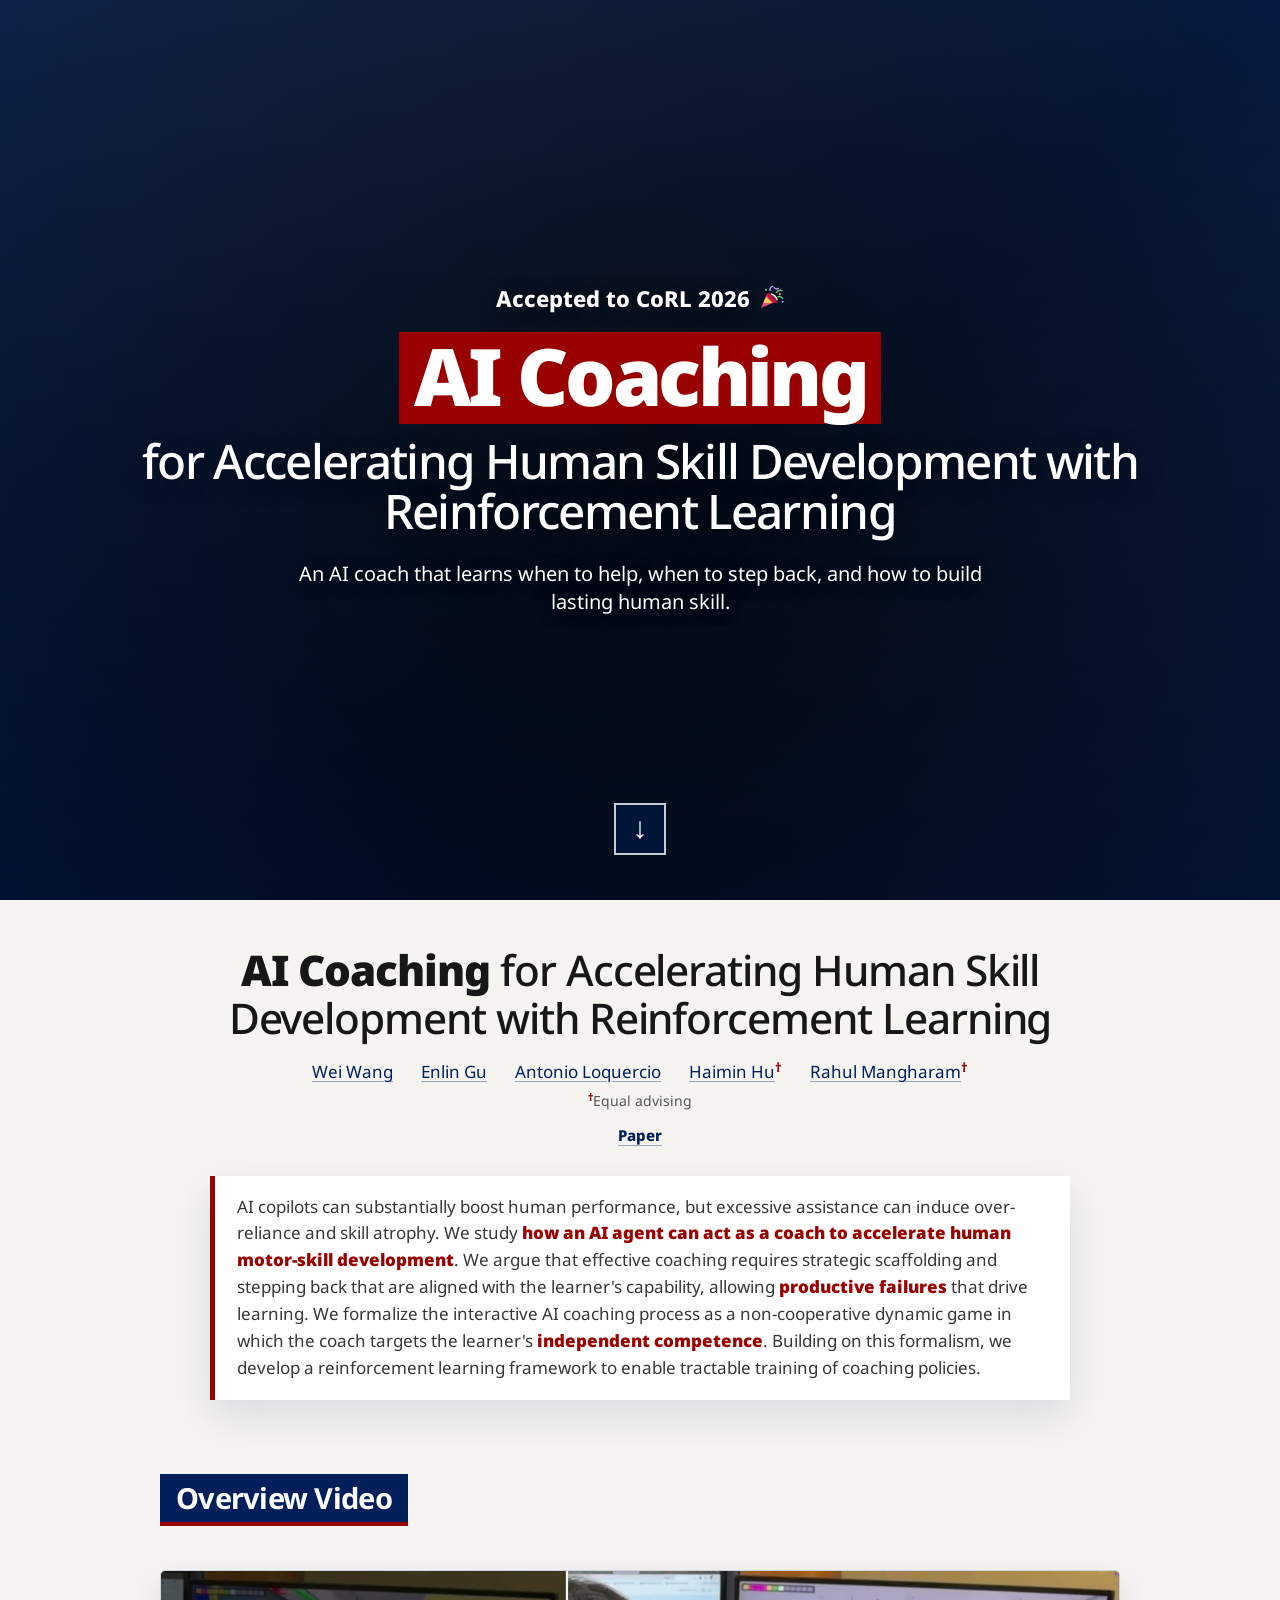
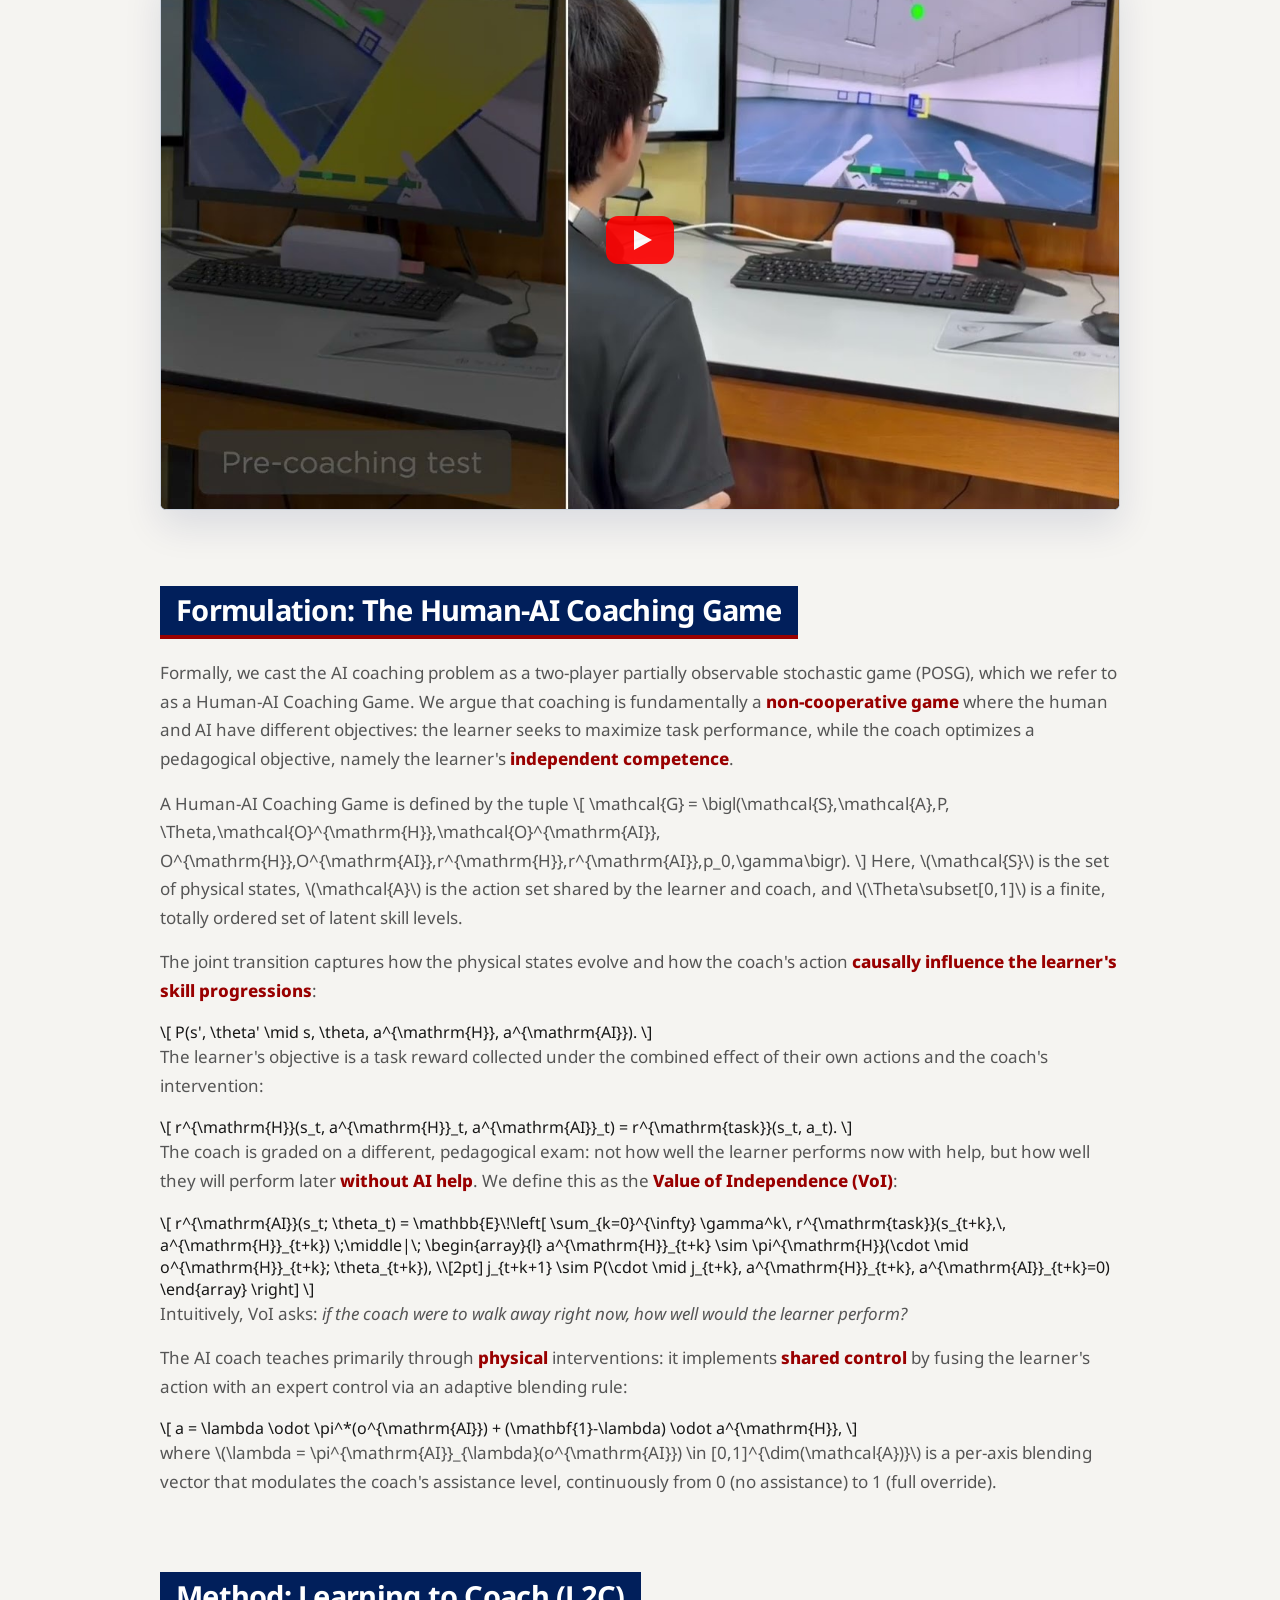
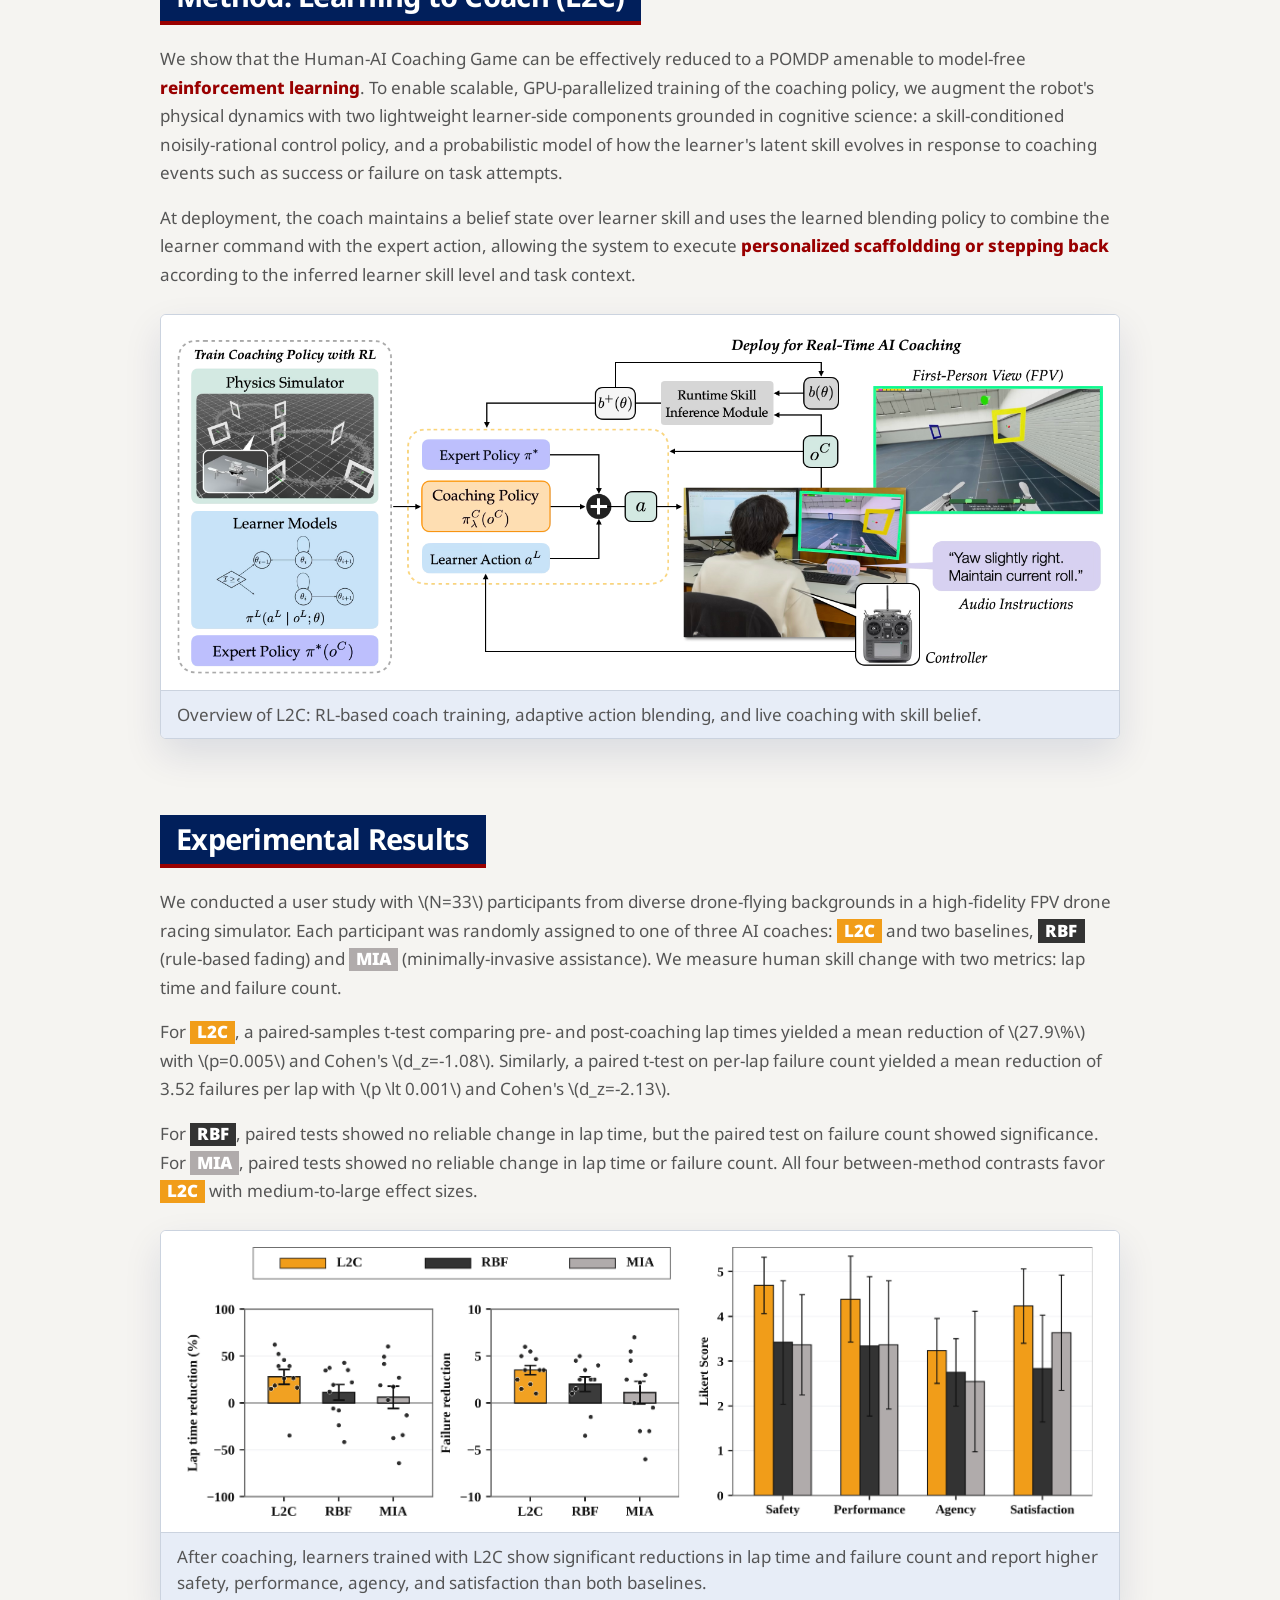
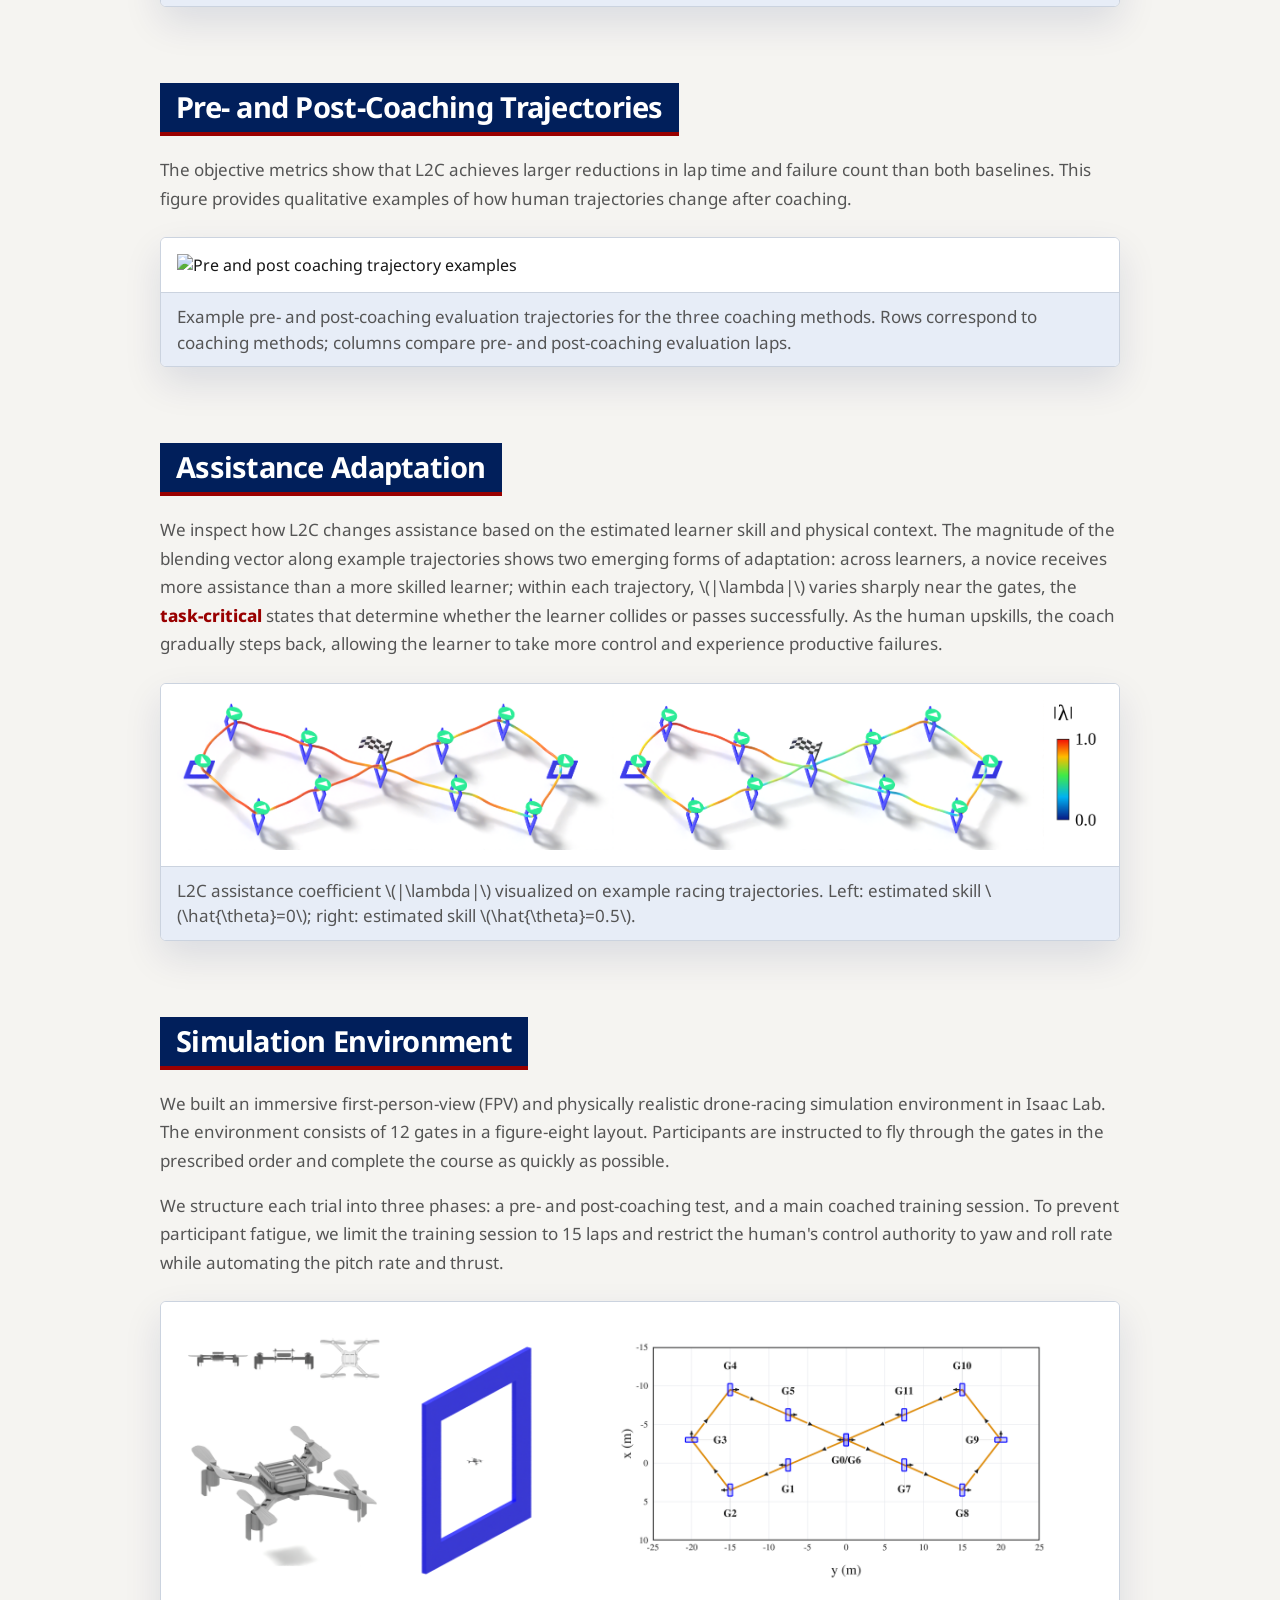
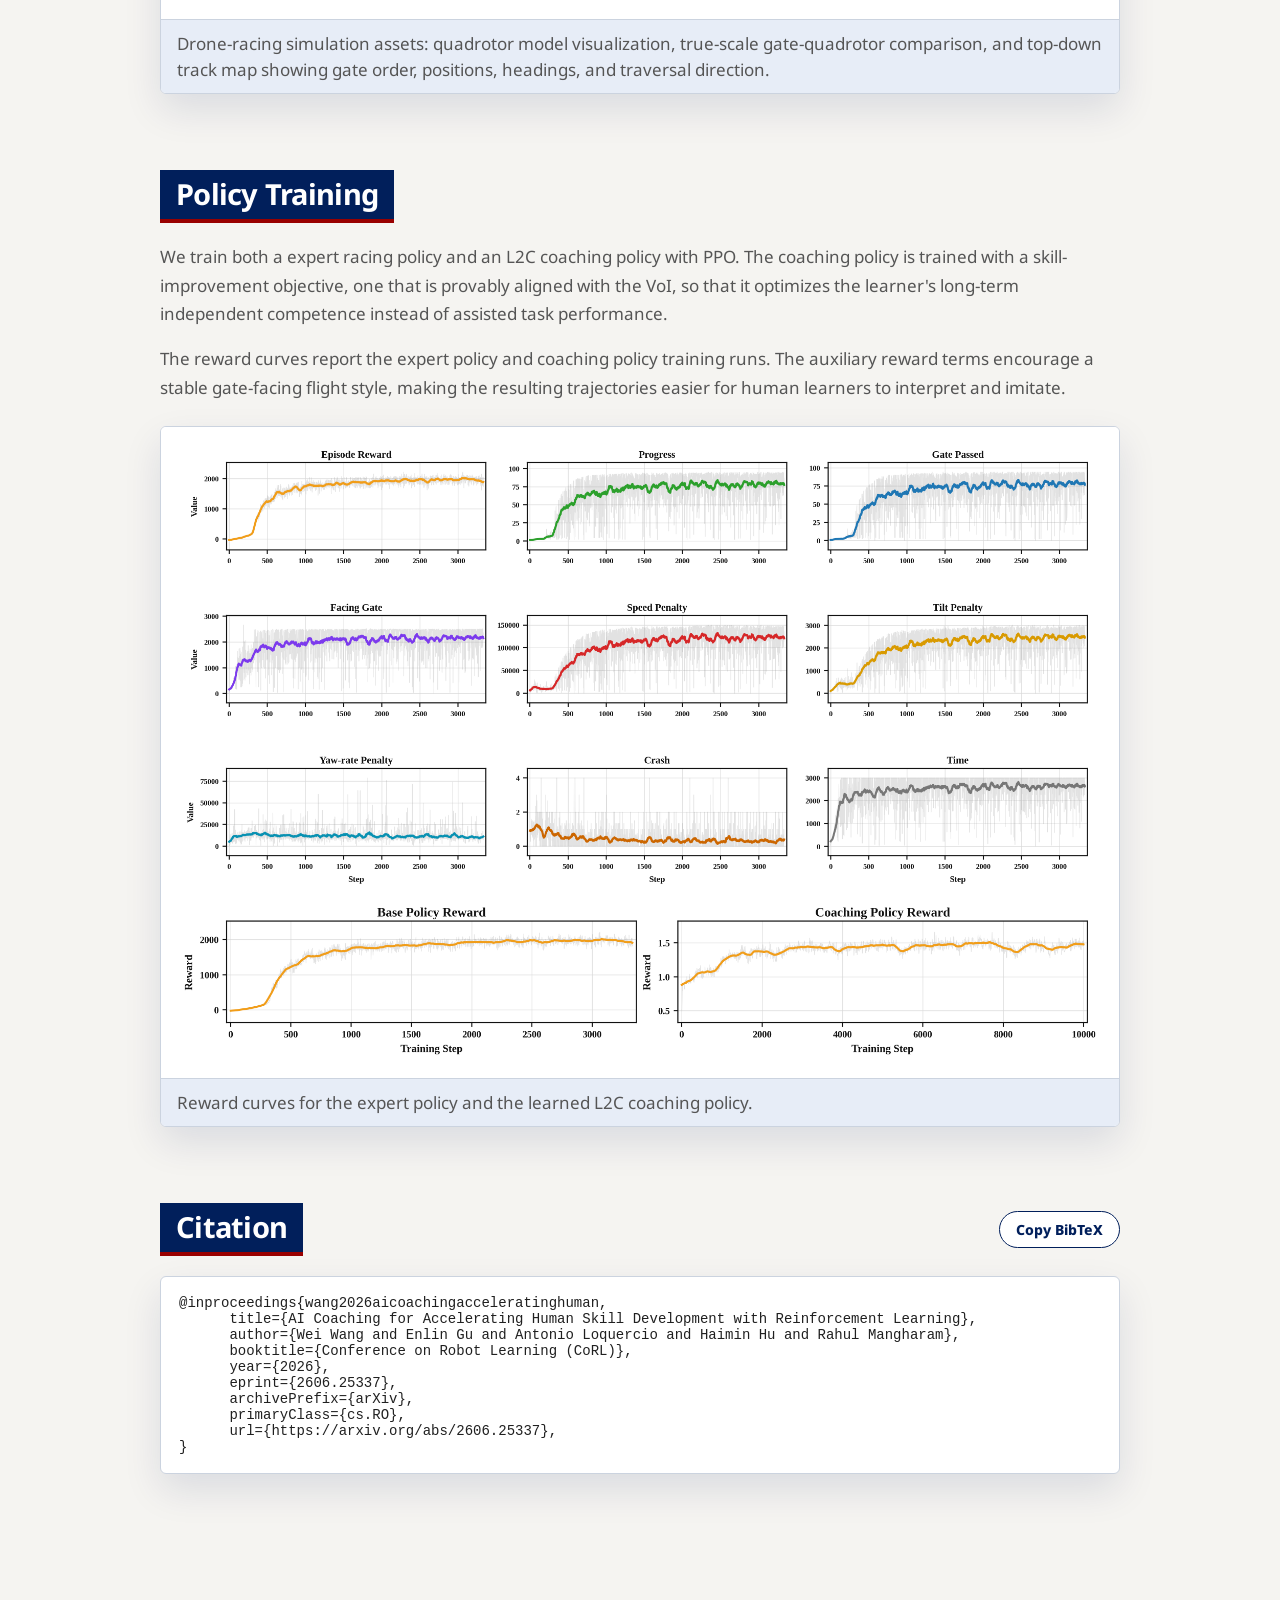
==== index.html @ 417c02d3 "Announce CoRL 2026 acceptance and update citation" ====
<!doctype html>
<html lang="en">

<head>
  <meta charset="utf-8" />
  <meta name="viewport" content="width=device-width, initial-scale=1" />
  <title>AI Coaching</title>
  <meta name="description"
    content="AI Coaching for Accelerating Human Skill Development with Reinforcement Learning, accepted to CoRL 2026." />
  <link rel="icon"
    href="data:image/svg+xml,<svg xmlns=%22http://www.w3.org/2000/svg%22 viewBox=%220 0 100 100%22><text y=%22.9em%22 font-size=%2290%22>🎓</text></svg>" />
  <link
    href="https://fonts.googleapis.com/css2?family=Google+Sans:wght@400;500;700;900&family=Noto+Sans:wght@400;500;700;900&family=Castoro&display=swap"
    rel="stylesheet" />
  <link rel="stylesheet" href="styles.css?v=20260925" />
  <script>
    window.MathJax = {
      tex: {
        inlineMath: [["\\(", "\\)"]],
        macros: {
          state: "\\mathbf{s}",
          hstate: "\\theta",
          action: "\\mathbf{a}",
          human: "\\mathrm{H}",
          ai: "\\mathrm{AI}",
          transprob: "P",
          reward: "r",
          task: "\\mathrm{task}",
          policy: "\\pi",
          obsh: "o^{\\mathrm{H}}",
          obsr: "o^{\\mathrm{AI}}",
          jstate: "\\mathbf{j}",
          discount: "\\gamma",
          expectation: "\\mathbb{E}",
          valfunc: "V",
          ind: "\\mathrm{ind}",
          blend: "\\lambda",
          policyopt: "\\pi^*",
        },
      },
      svg: {
        fontCache: "global",
      },
    };
  </script>
  <script defer src="https://cdn.jsdelivr.net/npm/mathjax@3/es5/tex-svg.js"></script>
</head>

<body>
  <aside class="toc" aria-label="Table of contents">
    <h3>Content</h3>
    <hr />
    <nav>
      <ul>
        <li><a class="toc-link active" href="#overview">Title</a></li>
        <li><a class="toc-link" href="#presentation">Overview Video</a></li>
        <li><a class="toc-link" href="#formulation">Formulation</a></li>
        <li><a class="toc-link" href="#method">Method</a></li>
        <li><a class="toc-link" href="#results">Results</a></li>
        <li><a class="toc-link" href="#trajectories">Trajectories</a></li>
        <li><a class="toc-link" href="#adaptation">Assistance Adaptation</a></li>
        <li><a class="toc-link" href="#simulation">Simulation</a></li>
        <li><a class="toc-link" href="#training">Training</a></li>
        <li><a class="toc-link" href="#citation">Citation</a></li>
      </ul>
    </nav>
  </aside>

  <main id="top" class="page">
    <section id="overview" class="hero">
      <div class="video-placeholder" aria-label="Project video">
        <video autoplay muted playsinline loop preload="metadata" aria-label="AI Coaching intro video">
          <source src="assets/aic_intro_new.mp4" type="video/mp4" />
        </video>
        <div class="video-overlay">
          <p class="acceptance-announcement">Accepted to CoRL 2026 <img class="acceptance-icon" src="assets/celebration.svg" alt="🎉" /></p>
          <h1 id="main-title">
            <span class="title-highlight">AI Coaching</span>
            <span class="title-rest">for Accelerating Human Skill Development with Reinforcement Learning</span>
          </h1>
          <p class="hero-intro">An AI coach that learns when to help, when to step back, and how to build lasting human skill.</p>
        </div>
        <a class="scroll-cue" href="#paper-start" aria-label="Scroll to paper information">
          <span>↓</span>
        </a>
      </div>

      <div id="paper-start" class="publication-header">
        <h2><span class="title-highlight">AI Coaching</span> for Accelerating Human Skill Development with Reinforcement
          Learning</h2>
        <p class="authors">
          <span><a href="https://www.waybaba.com/">Wei Wang</a></span>
          <span><a href="https://gelrignard.github.io/">Enlin Gu</a></span>
          <span><a href="https://antonilo.github.io/">Antonio Loquercio</a></span>
          <span><a href="https://haiminhu.org/">Haimin Hu</a><sup>†</sup></span>
          <span><a href="https://www.seas.upenn.edu/~rahulm/">Rahul Mangharam</a><sup>†</sup></span>
        </p>
        <p class="author-note"><sup>†</sup>Equal advising</p>
        <p class="paper-link-row">
          <a href="https://arxiv.org/abs/2606.25337">Paper</a>
        </p>
      </div>

      <p class="lead">
        AI copilots can substantially boost human performance, but excessive assistance can induce over-reliance and
        skill atrophy.
        We study <span class="question-highlight">how an AI agent can act as a coach to accelerate
          human motor-skill development</span>.
        We argue that effective coaching requires strategic scaffolding and stepping back that are aligned with the
        learner's capability, allowing <span class="question-highlight">productive failures</span> that drive learning.
        We formalize the interactive AI coaching process as a non-cooperative dynamic game in which the coach targets
        the learner's <span class="question-highlight">independent
          competence</span>.
        Building on this formalism, we develop a reinforcement learning framework to enable tractable training of
        coaching policies.
        <!-- AI copilots are often designed to help people perform better right now. However, if the AI takes over too
        much, the human may become dependent on it and fail to develop their own skill. This paper asks a different
        question: <span class="question-highlight">can an AI system act as a coach rather than just an assistant?</span>
        We study adaptive shared-control policies that change assistance based on the learner and the task context,
        with the goal of building human skill that persists after the AI assistance is removed. -->
      </p>
    </section>

    <section id="presentation" class="section">
      <h2>Overview Video</h2>
      <p>
        <!-- This presentation gives a high-level walkthrough of the paper: motivation, formulation, method, and user-study
        results. -->
      </p>
      <div class="youtube-embed" data-ytid="lpH-NsCTIWs">
        <img class="yt-thumb" src="assets/yt_thumb.jpg" alt="AI Coaching Presentation thumbnail" />
        <button class="yt-play" aria-label="Play AI Coaching presentation video"></button>
      </div>
    </section>

    <section id="formulation" class="section">
      <h2>Formulation: The Human-AI Coaching Game</h2>
      <p>
        Formally, we cast the AI coaching problem as a two-player partially observable stochastic game (POSG), which we
        refer to as a Human-AI Coaching
        Game.
        We argue that coaching is fundamentally a <span class="coach-highlight">non-cooperative game</span> where the
        human and AI have different objectives:
        the
        learner seeks to maximize task performance, while the coach optimizes a
        pedagogical objective, namely the learner's <span class="coach-highlight">independent competence</span>.
      </p>
      <p>
        A Human-AI Coaching Game is defined by the tuple
        \[
        \mathcal{G} =
        \bigl(\mathcal{S},\mathcal{A},P,
        \Theta,\mathcal{O}^{\mathrm{H}},\mathcal{O}^{\mathrm{AI}},
        O^{\mathrm{H}},O^{\mathrm{AI}},r^{\mathrm{H}},r^{\mathrm{AI}},p_0,\gamma\bigr).
        \]
        Here, \(\mathcal{S}\) is the set of physical states, \(\mathcal{A}\) is the action set shared by the learner
        and coach, and \(\Theta\subset[0,1]\) is a finite, totally ordered set of latent skill levels.
      </p>
      <p>
        The joint transition captures how the physical states evolve and how the
        coach's action <span class="coach-highlight">causally influence the learner's skill progressions</span>:
      </p>
      \[
      P(s', \theta' \mid s, \theta, a^{\mathrm{H}}, a^{\mathrm{AI}}).
      \]
      <p>
        The learner's objective is a task reward collected under the combined effect of their own actions and the
        coach's intervention:
      </p>
      \[
      r^{\mathrm{H}}(s_t, a^{\mathrm{H}}_t, a^{\mathrm{AI}}_t)
      =
      r^{\mathrm{task}}(s_t, a_t).
      \]
      <p>
        The coach is graded on a different, pedagogical exam: not how well the learner performs now with
        help, but how well they will perform later <span class="coach-highlight">without AI help</span>. We define this
        as
        the <span class="coach-highlight">Value of Independence (VoI)</span>:
      </p>
      \[
      r^{\mathrm{AI}}(s_t; \theta_t)
      =
      \mathbb{E}\!\left[
      \sum_{k=0}^{\infty} \gamma^k\,
      r^{\mathrm{task}}(s_{t+k},\, a^{\mathrm{H}}_{t+k})
      \;\middle|\;
      \begin{array}{l}
      a^{\mathrm{H}}_{t+k} \sim \pi^{\mathrm{H}}(\cdot \mid o^{\mathrm{H}}_{t+k}; \theta_{t+k}), \\[2pt]
      j_{t+k+1} \sim P(\cdot \mid j_{t+k},
      a^{\mathrm{H}}_{t+k}, a^{\mathrm{AI}}_{t+k}=0)
      \end{array}
      \right]
      \]
      <p>
        Intuitively, VoI asks: <em>if the coach were to walk away right now, how well would the learner perform?</em>
      </p>
      <p>
        The AI coach teaches primarily through <span class="coach-highlight">physical</span> interventions: it
        implements <span class="coach-highlight">shared control</span> by fusing the learner's action with
        an expert control via an adaptive blending rule:
      </p>
      \[
      a = \lambda \odot \pi^*(o^{\mathrm{AI}}) + (\mathbf{1}-\lambda) \odot a^{\mathrm{H}},
      \]
      <p>
        where \(\lambda = \pi^{\mathrm{AI}}_{\lambda}(o^{\mathrm{AI}}) \in [0,1]^{\dim(\mathcal{A})}\) is a per-axis
        blending vector that
        modulates the coach's assistance level, continuously from 0 (no assistance) to 1 (full override).
      </p>
    </section>

    <section id="method" class="section">
      <h2>Method: Learning to Coach (L2C)</h2>
      <p>
        We show that the Human-AI Coaching Game can be effectively reduced to a POMDP amenable to model-free <span
          class="coach-highlight">reinforcement learning</span>.
        To enable scalable, GPU-parallelized training of the coaching policy, we augment the robot's physical dynamics
        with two lightweight learner-side components grounded in cognitive science: a skill-conditioned noisily-rational
        control policy, and a probabilistic model of how the learner's latent skill evolves in response to coaching
        events such as success or failure on task attempts.
      </p>
      <p>
        At deployment, the coach maintains a belief state over learner skill and uses the learned blending policy to
        combine
        the learner command with the expert action, allowing the system to execute <span
          class="coach-highlight">personalized scaffoldding or stepping
          back</span> according to the inferred learner skill level and task context.
      </p>
      <figure>
        <img src="assets/overview.png" alt="L2C training and deployment overview" />
        <figcaption>
          Overview of L2C: RL-based coach training, adaptive action blending, and live coaching with skill
          belief.
        </figcaption>
      </figure>
    </section>

    <section id="results" class="section">
      <h2>Experimental Results</h2>
      <p>
        We conducted a user study with \(N=33\) participants from diverse drone-flying backgrounds in a high-fidelity
        FPV drone racing simulator. Each participant was randomly assigned to one of three AI coaches:
        <span class="method-badge method-l2c">L2C</span> and two baselines,
        <span class="method-badge method-rbf">RBF</span> (rule-based fading) and <span
          class="method-badge method-mia">MIA</span> (minimally-invasive assistance). We
        measure human skill change with two metrics: lap time and failure count.
      </p>
      <p>
        For <span class="method-badge method-l2c">L2C</span>, a paired-samples t-test comparing pre- and
        post-coaching lap times yielded a mean reduction of \(27.9\%\) with \(p=0.005\) and Cohen's \(d_z=-1.08\).
        Similarly, a paired t-test on per-lap failure count yielded a mean reduction of 3.52 failures per lap with
        \(p \lt 0.001\) and Cohen's \(d_z=-2.13\).
      </p>
      <p>
        For <span class="method-badge method-rbf">RBF</span>, paired tests showed no reliable change in lap time, but
        the paired test on failure count showed significance. For <span class="method-badge method-mia">MIA</span>,
        paired tests showed no reliable change in lap time or failure count. All four between-method contrasts favor
        <span class="method-badge method-l2c">L2C</span> with medium-to-large effect sizes.
      </p>
      <figure>
        <img src="assets/results.png" alt="Experimental results comparing L2C, RBF, and MIA" />
        <figcaption>
          After coaching, learners trained with L2C show significant reductions in lap time and failure count and
          report higher safety, performance, agency, and satisfaction than both baselines.
        </figcaption>
      </figure>
    </section>

    <section id="trajectories" class="section">
      <h2>Pre- and Post-Coaching Trajectories</h2>
      <p>
        The objective metrics show that L2C achieves larger reductions in lap time and failure count than both
        baselines. This figure provides qualitative examples of how human trajectories change after coaching.
        <!-- , complementing aggregate metrics by showing the spatial structure of the laps. -->
      </p>
      <figure>
        <img src="assets/trajectories.png" alt="Pre and post coaching trajectory examples" />
        <figcaption>
          Example pre- and post-coaching evaluation trajectories for the three coaching methods. Rows correspond to
          coaching methods; columns compare pre- and post-coaching evaluation laps.
        </figcaption>
      </figure>
    </section>

    <section id="adaptation" class="section">
      <h2>Assistance Adaptation</h2>
      <p>
        We inspect how L2C changes assistance based on the estimated learner skill and physical context. The magnitude
        of the blending vector along example trajectories shows two emerging forms of adaptation: across learners, a
        novice receives more assistance than a more skilled learner; within each trajectory, \(|\lambda|\) varies
        sharply near the gates, the <span class="coach-highlight">task-critical</span> states that determine whether
        the learner collides or passes successfully. As the human upskills, the coach gradually steps back, allowing the
        learner to take more control and experience productive failures.
      </p>
      <figure>
        <img src="assets/lambda.png" alt="L2C assistance coefficient visualization" />
        <figcaption>
          L2C assistance coefficient \(|\lambda|\) visualized on example racing trajectories. Left: estimated skill
          \(\hat{\theta}=0\); right: estimated skill \(\hat{\theta}=0.5\).
        </figcaption>
      </figure>
    </section>

    <section id="simulation" class="section">
      <h2>Simulation Environment</h2>
      <p>
        We built an immersive first-person-view (FPV) and physically realistic drone-racing simulation environment in
        Isaac Lab.
        The environment consists of 12 gates in a figure-eight layout. Participants are instructed to fly through the
        gates in the prescribed order and complete the course as quickly as possible.
      </p>
      <p>
        We structure each trial into three phases: a pre- and post-coaching test, and a main coached training session.
        To prevent participant fatigue, we limit the training session to 15 laps and restrict the human's control
        authority to yaw and roll rate while automating the pitch rate and thrust.
      </p>

      <figure>
        <img src="assets/simulation-overview.png" alt="Drone racing simulation assets and track layout" />
        <figcaption>
          Drone-racing simulation assets: quadrotor model visualization, true-scale gate-quadrotor comparison, and
          top-down track map showing gate order, positions, headings, and traversal direction.
        </figcaption>
      </figure>
    </section>

    <section id="training" class="section">
      <h2>Policy Training</h2>
      <p>
        We train both a expert racing policy and an L2C coaching policy with PPO.
        The coaching policy is trained with a skill-improvement objective, one that is provably
        aligned with the VoI, so that it optimizes the learner's
        long-term independent competence instead of assisted task performance.
      </p>
      <p>
        The reward curves report the expert policy and coaching policy training runs. The auxiliary reward terms
        encourage a stable gate-facing flight style, making the resulting
        trajectories easier for human learners to interpret and imitate.
      </p>
      <figure>
        <img src="assets/reward-curves.png" alt="Training reward curves" />
        <figcaption>
          Reward curves for the expert policy and the learned L2C coaching policy.
        </figcaption>
      </figure>
    </section>

    <section id="citation" class="section citation">
      <div class="section-heading-row">
        <h2>Citation</h2>
        <button class="copy-bib-button" type="button" data-copy-target="bibtex-code">Copy BibTeX</button>
      </div>
      <pre><code id="bibtex-code">@inproceedings{wang2026aicoachingacceleratinghuman,
      title={AI Coaching for Accelerating Human Skill Development with Reinforcement Learning},
      author={Wei Wang and Enlin Gu and Antonio Loquercio and Haimin Hu and Rahul Mangharam},
      booktitle={Conference on Robot Learning (CoRL)},
      year={2026},
      eprint={2606.25337},
      archivePrefix={arXiv},
      primaryClass={cs.RO},
      url={https://arxiv.org/abs/2606.25337},
}</code></pre>
    </section>
  </main>
  <script src="toc.js?v=20260605-buttons"></script>
</body>

</html>
---- styles.css ----
:root {
  --bg: #f5f4f1;
  --paper: #ffffff;
  --ink: #171717;
  --muted: #555555;
  --light: #7a7a7a;
  --line: #d6d2ca;
  --penn-blue: #011f5b;
  --penn-red: #990000;
  --penn-blue-soft: #e7edf7;
  --penn-red-soft: #f5e7e7;
  --card-border: #cbd3df;
  --card-shadow: 0 16px 38px rgba(1, 31, 91, 0.11);
  --accent: var(--penn-blue);
  --accent-soft: var(--penn-blue-soft);
  --active: var(--penn-red);
  --sidebar: 280px;
  --font-heading: "Google Sans", "Noto Sans", sans-serif;
  --font-body: "Noto Sans", Arial, sans-serif;
  --font-mono: "SFMono-Regular", Consolas, "Liberation Mono", monospace;
}

* {
  box-sizing: border-box;
}

html {
  scroll-behavior: smooth;
}

body {
  margin: 0;
  background:
    linear-gradient(180deg, #f8f7f3 0, var(--bg) 420px),
    var(--bg);
  color: var(--ink);
  font-family: var(--font-body);
}

a {
  color: inherit;
  text-decoration: none;
}

.toc {
  position: fixed;
  top: 100px;
  width: var(--sidebar);
  z-index: 1000;
  display: none;
  max-height: calc(100vh - 280px);
  overflow-y: auto;
  padding-right: 10px;
  opacity: 0;
  scrollbar-width: none;
  transition: opacity 0.3s ease-in-out;
}

.toc::-webkit-scrollbar {
  display: none;
}

@media (min-width: 1320px) {
  .toc.show {
    left: max(20px, calc(50vw - 770px));
    display: block;
    opacity: 1;
  }
}

.toc h3 {
  margin: 0 0 10px;
  color: #202020;
  font-family: var(--font-heading);
  font-size: 24px;
  font-weight: 700;
}

.toc hr {
  height: 1px;
  margin: 0 0 15px;
  border: 0;
  background-color: #cccccc;
}

.toc ul {
  margin: 0;
  padding: 0;
  list-style: none;
}

.toc li {
  margin-bottom: 6px;
}

.toc nav a {
  position: relative;
  color: #333333;
  font-family: var(--font-heading);
  font-size: 16px;
  line-height: 1.3;
  transition:
    color 0.16s ease,
    font-weight 0.16s ease;
}

.toc nav a:hover {
  color: #000000;
  text-decoration: underline;
  text-underline-offset: 3px;
}

.toc nav a.active {
  color: var(--active);
  font-weight: 900;
  padding-left: 12px;
  text-shadow: 0.02em 0 0 currentColor;
}

.toc nav a.active::before {
  position: absolute;
  left: 0;
  color: var(--active);
  font-weight: 900;
  text-shadow: 0.02em 0 0 currentColor;
  content: "|";
}

.page {
  width: min(960px, calc(100% - 32px));
  margin: 0 auto;
  padding: 0 0 80px;
}

.hero {
  position: relative;
  width: 100vw;
  margin: 0 0 74px calc(50% - 50vw);
}

.video-placeholder {
  position: relative;
  overflow: hidden;
  width: 100%;
  height: 100vh;
  min-height: 620px;
  border: 0;
  border-radius: 0;
  background:
    linear-gradient(180deg, rgba(0, 0, 0, 0.16), rgba(0, 0, 0, 0.72)),
    linear-gradient(135deg, #2b2b2b, #111111 58%, #393226);
}

.video-placeholder::after {
  position: absolute;
  inset: 0;
  background:
    radial-gradient(circle at 50% 46%, rgba(1, 31, 91, 0.06), rgba(1, 31, 91, 0.28) 52%, rgba(1, 31, 91, 0.54)),
    linear-gradient(180deg, rgba(1, 31, 91, 0.24), rgba(0, 0, 0, 0.58));
  content: "";
  pointer-events: none;
}

.video-placeholder video {
  width: 100%;
  height: 100%;
  display: block;
  object-fit: cover;
}

.video-overlay {
  position: absolute;
  z-index: 1;
  inset: 0;
  display: flex;
  flex-direction: column;
  align-items: center;
  justify-content: center;
  padding: clamp(28px, 6vw, 80px);
  color: white;
  text-align: center;
}

.acceptance-announcement {
  margin: 0 0 20px;
  font-family: var(--font-heading);
  font-size: clamp(17px, 2vw, 22px);
  font-weight: 800;
  line-height: 1.3;
  text-shadow: 0 2px 18px rgba(0, 0, 0, 0.65);
}

.acceptance-icon {
  width: 1.15em;
  height: 1.15em;
  margin-left: 0.15em;
  vertical-align: -0.17em;
}

.hero-intro {
  max-width: 720px;
  margin: 24px 0 0;
  font-family: var(--font-heading);
  font-size: clamp(16px, 1.6vw, 20px);
  line-height: 1.4;
  text-shadow: 0 2px 18px rgba(0, 0, 0, 0.65);
}

h1 {
  display: flex;
  flex-direction: column;
  align-items: center;
  gap: 0.16em;
  max-width: 1100px;
  margin: 0;
  font-family: var(--font-heading);
  font-size: clamp(44px, 6.2vw, 88px);
  font-weight: 500;
  line-height: 1.05;
  letter-spacing: -0.045em;
}

.title-highlight {
  display: inline-block;
  font-weight: 900;
}

.video-overlay .title-highlight {
  padding: 0.02em 0.18em 0.08em;
  background: rgb(153, 0, 0);
  color: #ffffff;
  box-decoration-break: clone;
  -webkit-box-decoration-break: clone;
  -webkit-font-smoothing: antialiased;
}

.title-rest {
  display: block;
  font-size: 0.6em;
  font-weight: 500;
  letter-spacing: -0.035em;
  text-shadow: 0 4px 26px rgba(0, 0, 0, 0.42);
}

.scroll-cue {
  position: absolute;
  z-index: 2;
  bottom: clamp(24px, 5vh, 54px);
  left: 50%;
  display: grid;
  width: 52px;
  height: 52px;
  place-items: center;
  border: 2px solid rgba(255, 255, 255, 0.78);
  background: rgba(1, 31, 91, 0.42);
  color: #ffffff;
  font-family: var(--font-heading);
  font-size: 30px;
  font-weight: 800;
  line-height: 1;
  text-decoration: none;
  transform: translateX(-50%);
  animation: scroll-cue-bob 1.7s ease-in-out infinite;
  backdrop-filter: blur(8px);
}

.scroll-cue:hover,
.scroll-cue:focus-visible {
  border-color: #ffffff;
  background: rgba(153, 0, 0, 0.72);
  color: #ffffff;
}

.scroll-cue span {
  transform: translateY(-2px);
}

@keyframes scroll-cue-bob {
  0%,
  100% {
    transform: translate(-50%, 0);
  }

  50% {
    transform: translate(-50%, 9px);
  }
}

.publication-header .title-highlight {
  display: inline;
  padding: 0;
  background: transparent;
  color: inherit;
}

.publication-header {
  max-width: 980px;
  margin: 46px auto 0;
  color: var(--ink);
  text-align: center;
  scroll-margin-top: 24px;
}

.publication-header h2 {
  display: block;
  max-width: 1040px;
  margin: 0 auto 20px;
  padding: 0;
  border: 0;
  background: transparent;
  color: var(--ink);
  font-family: var(--font-heading);
  font-size: clamp(23px, 3.3vw, 43px);
  font-weight: 500;
  line-height: 1.13;
  letter-spacing: -0.025em;
}

.authors {
  display: flex;
  flex-wrap: wrap;
  justify-content: center;
  align-items: baseline;
  gap: 6px 28px;
  max-width: 900px;
  margin: 0 auto;
  color: #232323;
  font-family: var(--font-heading);
  font-size: 17px;
  line-height: 1.35;
}

.authors span {
  white-space: nowrap;
}

.authors sup,
.author-note sup {
  color: var(--penn-red);
  font-weight: 900;
  vertical-align: baseline;
  position: relative;
  top: -0.5em;
  font-size: 0.75em;
}

.authors a {
  color: var(--penn-blue);
  text-decoration: underline;
  text-decoration-color: rgba(1, 31, 91, 0.38);
  text-underline-offset: 3px;
  transition:
    background 160ms ease,
    color 160ms ease,
    text-decoration-color 160ms ease;
}

.authors a:hover,
.authors a:focus-visible {
  background: var(--penn-blue-soft);
  color: var(--penn-red);
  text-decoration-color: var(--penn-red);
}

.author-note {
  margin: 8px auto 0;
  color: var(--muted);
  font-family: var(--font-heading);
  font-size: 14px;
  line-height: 1.35;
}

.paper-link-row {
  display: flex;
  justify-content: center;
  gap: 18px;
  margin: 14px auto 0;
  color: var(--muted);
  font-family: var(--font-heading);
  font-size: 15px;
  font-weight: 800;
  line-height: 1.35;
}

.paper-link-row a {
  color: var(--penn-blue);
  text-decoration: underline;
  text-decoration-color: rgba(1, 31, 91, 0.36);
  text-underline-offset: 4px;
  transition:
    color 150ms ease,
    text-decoration-color 150ms ease;
}

.paper-link-row a:hover,
.paper-link-row a:focus-visible {
  color: var(--penn-red);
  text-decoration-color: var(--penn-red);
}

.lead {
  max-width: 860px;
  margin: 30px auto 0;
  border-left: 5px solid var(--penn-red);
  padding: 18px 22px;
  background: #ffffff;
  color: #373737;
  font-size: 17px;
  line-height: 1.58;
  text-align: left;
  box-shadow: var(--card-shadow);
}

.lead strong {
  color: var(--penn-blue);
  font-weight: 900;
}

.method-badge {
  display: inline-block;
  padding: 0.08em 0.42em 0.12em;
  color: #ffffff;
  font-family: var(--font-heading);
  font-weight: 900;
  line-height: 1.18;
  vertical-align: baseline;
}

.method-l2c {
  background: #f19d19;
}

.method-rbf {
  background: #333333;
}

.method-mia {
  background: #b0abab;
}

.section {
  margin: 0 0 76px;
  scroll-margin-top: 28px;
}

h2 {
  display: inline-block;
  margin: 0 0 20px;
  padding: 8px 16px 9px;
  border-bottom: 4px solid var(--penn-red);
  background: var(--penn-blue);
  color: #ffffff;
  font-family: var(--font-heading);
  font-size: 29px;
  line-height: 1.1;
  letter-spacing: -0.025em;
}

.section-heading-row {
  display: flex;
  flex-wrap: wrap;
  align-items: center;
  justify-content: space-between;
  gap: 14px;
  margin-bottom: 20px;
}

.section-heading-row h2 {
  margin-bottom: 0;
}

.copy-bib-button {
  border: 1px solid var(--penn-blue);
  border-radius: 999px;
  padding: 8px 16px;
  background: #ffffff;
  color: var(--penn-blue);
  cursor: pointer;
  font-family: var(--font-heading);
  font-size: 14px;
  font-weight: 800;
  transition:
    background 150ms ease,
    color 150ms ease,
    border-color 150ms ease;
}

.copy-bib-button:hover,
.copy-bib-button:focus-visible {
  border-color: var(--penn-red);
  background: var(--penn-red);
  color: #ffffff;
}

.copy-bib-button.copied {
  border-color: var(--penn-blue);
  background: var(--penn-blue);
  color: #ffffff;
}

.section p {
  max-width: 100%;
  margin: 0 0 16px;
  color: var(--muted);
  font-size: 17px;
  line-height: 1.68;
}

.citation-note {
  border-left: 4px solid var(--penn-red);
  padding: 10px 14px;
  background: var(--penn-red-soft);
  color: #202020 !important;
  font-weight: 700;
}

.coach-highlight {
  color: var(--penn-red);
  font-weight: 800;
}

.question-highlight {
  color: var(--penn-red);
  padding: 0;
  font-weight: 900;
}

figure {
  margin: 24px 0 0;
  border: 1px solid var(--card-border);
  border-radius: 6px;
  background: var(--paper);
  overflow: hidden;
  box-shadow: var(--card-shadow);
}

figure img {
  display: block;
  width: auto;
  max-width: 100%;
  height: auto;
  max-height: 80vh;
  margin: 0 auto;
  padding: 16px;
  background: white;
  object-fit: contain;
}

figcaption {
  border-top: 1px solid var(--card-border);
  padding: 11px 16px;
  background: var(--penn-blue-soft);
  color: var(--muted);
  font-size: 17px;
  line-height: 1.5;
}

.youtube-embed {
  position: relative;
  overflow: hidden;
  width: 100%;
  margin: 24px 0 0;
  border: 1px solid var(--card-border);
  border-radius: 6px;
  background: #000000;
  box-shadow: var(--card-shadow);
  aspect-ratio: 16 / 9;
}

.youtube-embed iframe {
  position: absolute;
  inset: 0;
  width: 100%;
  height: 100%;
  border: 0;
}

.yt-thumb {
  position: absolute;
  inset: 0;
  width: 100%;
  height: 100%;
  object-fit: cover;
}

.yt-play {
  position: absolute;
  top: 50%;
  left: 50%;
  transform: translate(-50%, -50%);
  width: 68px;
  height: 48px;
  border: none;
  border-radius: 12px;
  background: #ff0000;
  cursor: pointer;
  opacity: 0.9;
  transition: opacity 0.15s ease;
}

.yt-play::after {
  content: "";
  position: absolute;
  top: 50%;
  left: 55%;
  transform: translate(-50%, -50%);
  border-style: solid;
  border-width: 10px 0 10px 18px;
  border-color: transparent transparent transparent #ffffff;
}

.yt-play:hover {
  opacity: 1;
}

pre {
  overflow-x: auto;
  border: 1px solid var(--card-border);
  border-radius: 6px;
  background: #ffffff;
  color: #202020;
  padding: 18px;
  box-shadow: var(--card-shadow);
}

code {
  font-family: var(--font-mono);
  font-size: 14px;
}

@media (max-width: 980px) {
  .toc {
    display: none !important;
  }

  .page {
    width: min(100% - 32px, 960px);
    margin: 0 auto;
    padding-top: 0;
  }
}

@media (max-width: 640px) {
  .video-placeholder {
    min-height: 100svh;
  }

  .video-overlay {
    padding: 22px;
  }

  .lead {
    padding: 16px;
    font-size: 17px;
  }

  figure img {
    padding: 10px;
  }

  h1 {
    font-size: clamp(36px, 12vw, 52px);
    letter-spacing: -0.045em;
  }
}
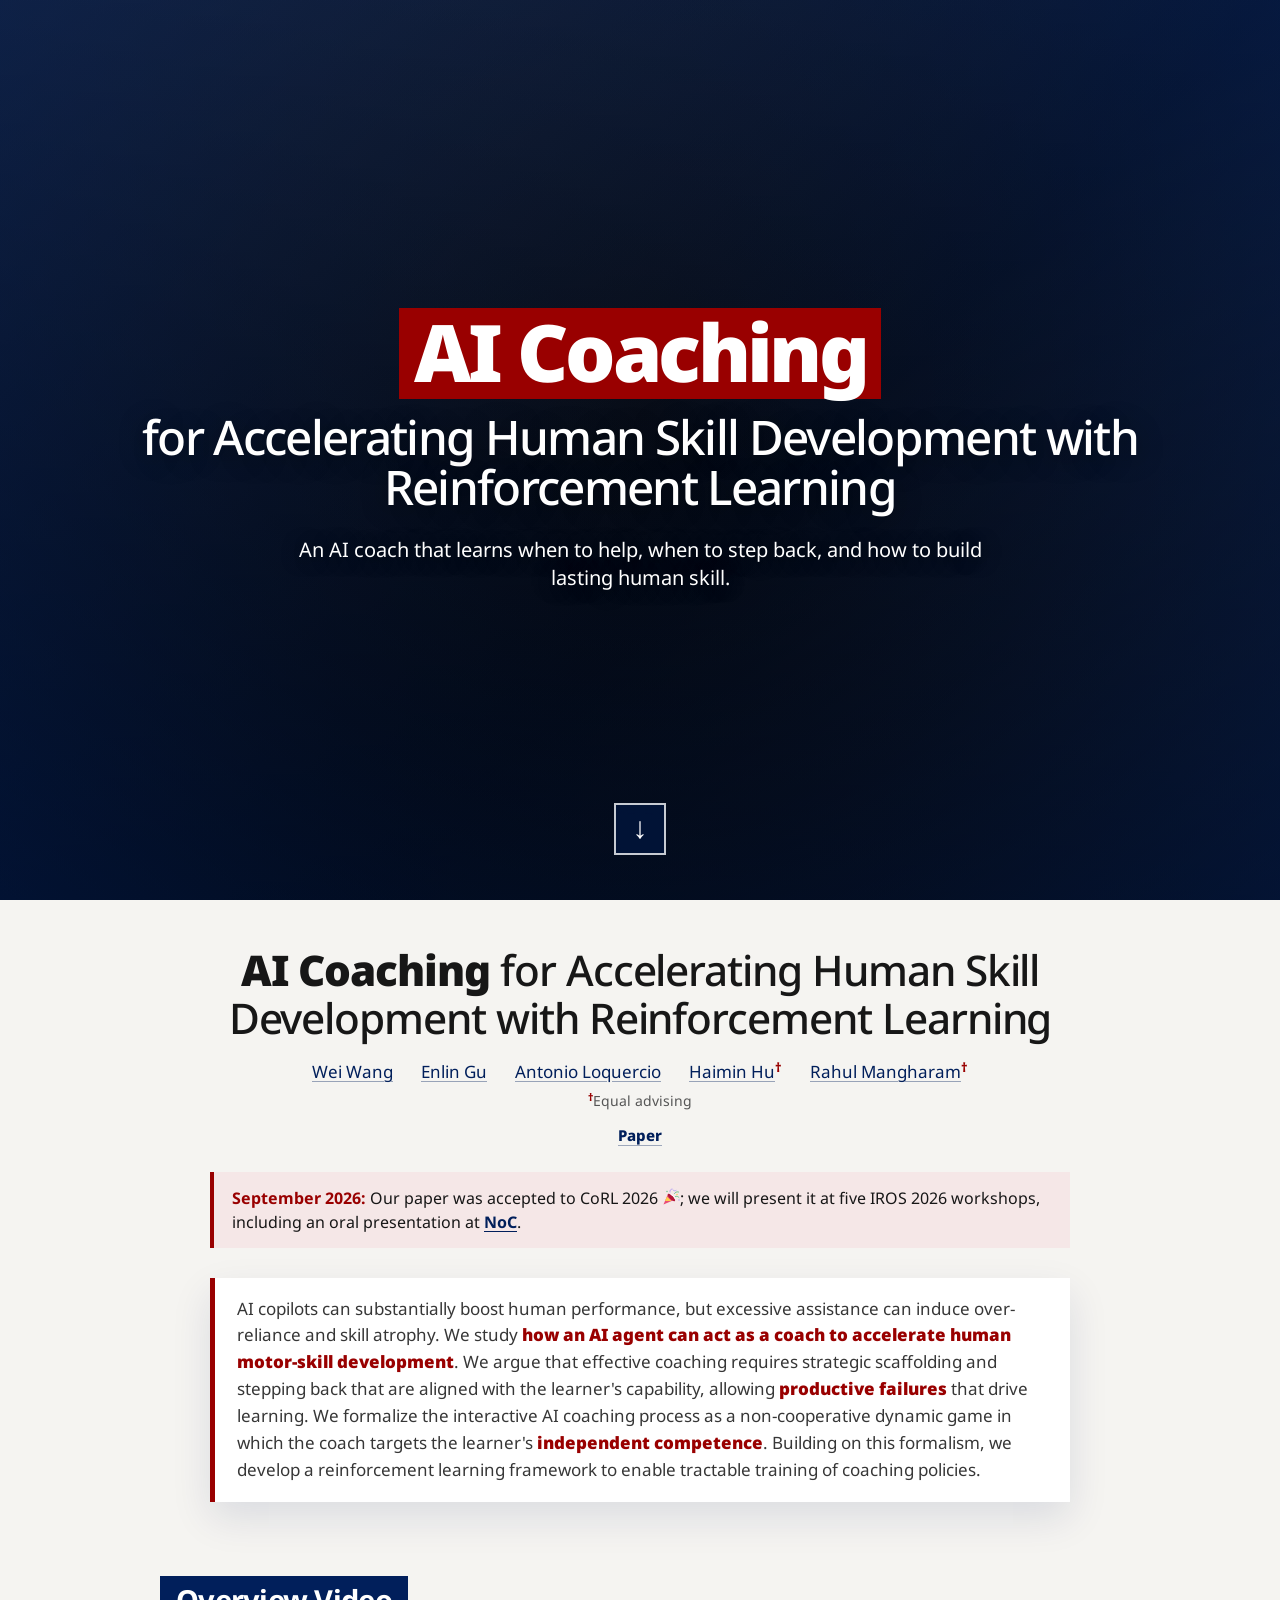
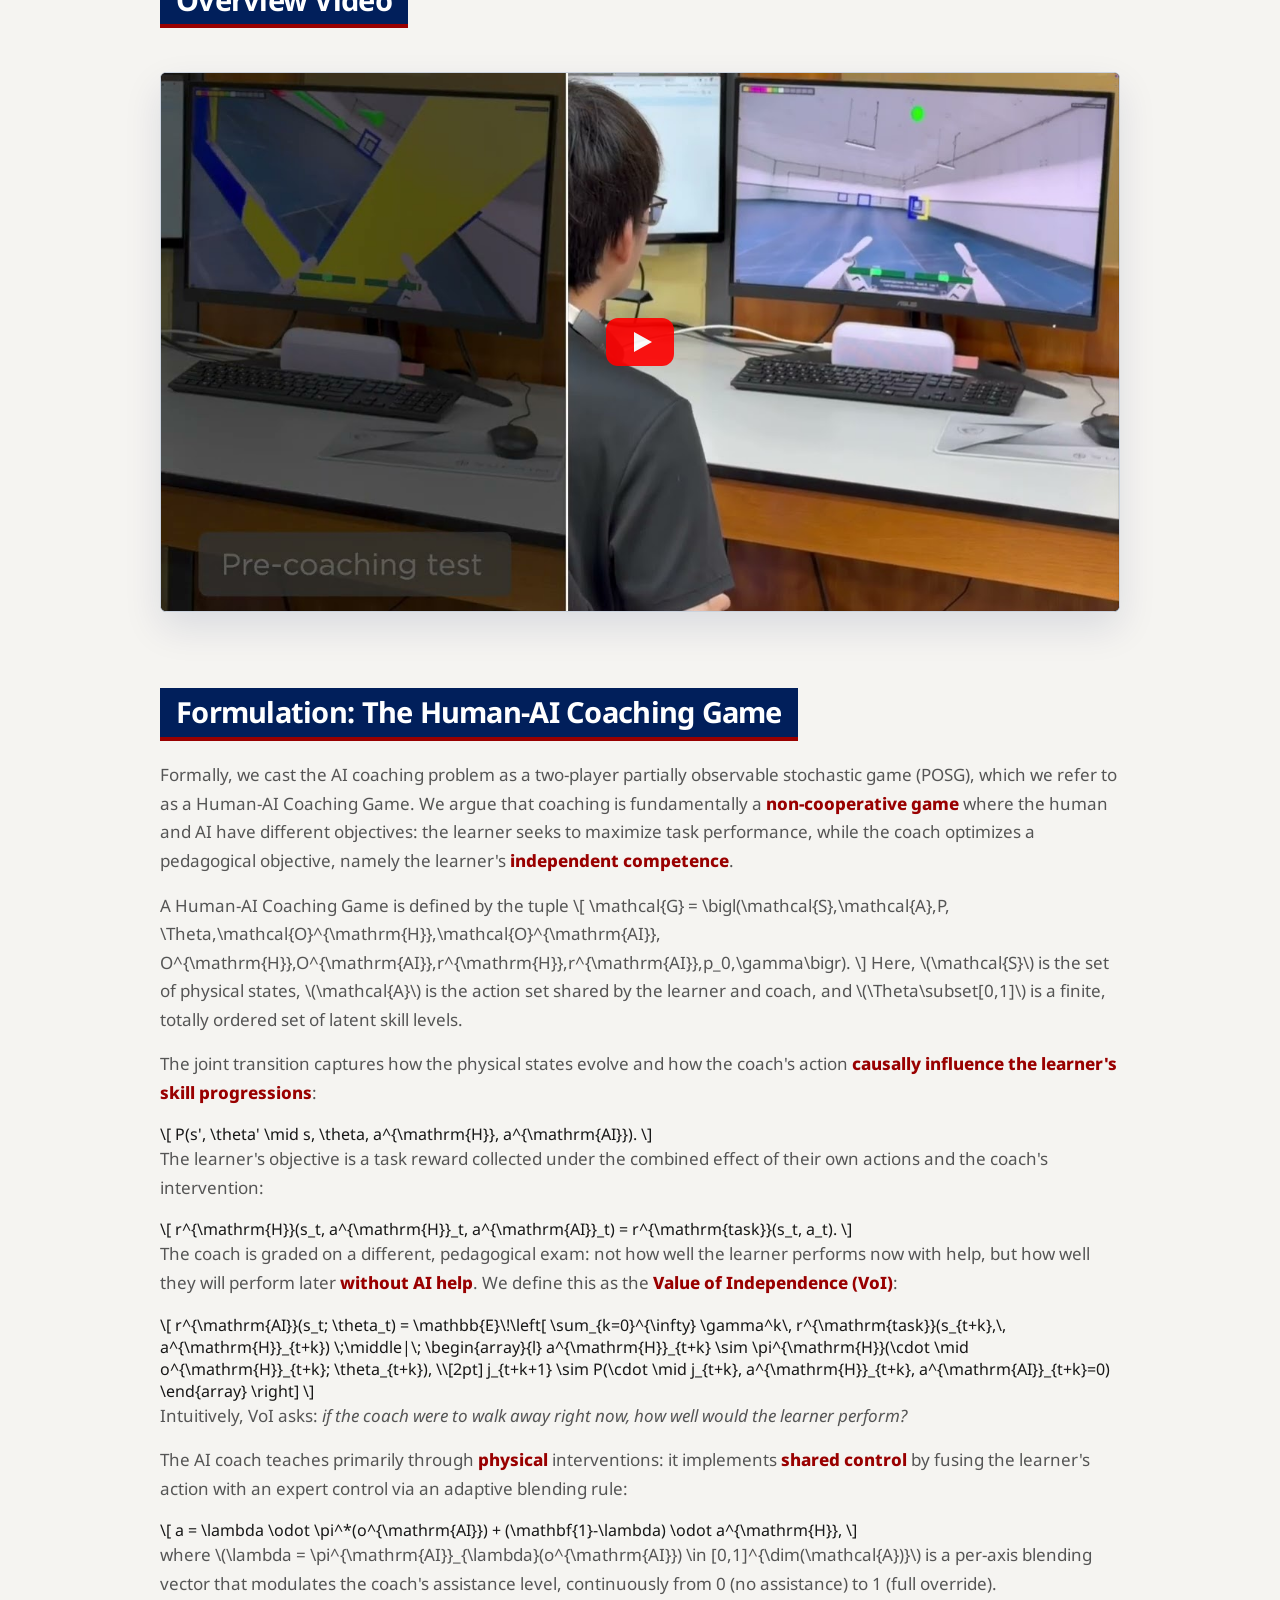
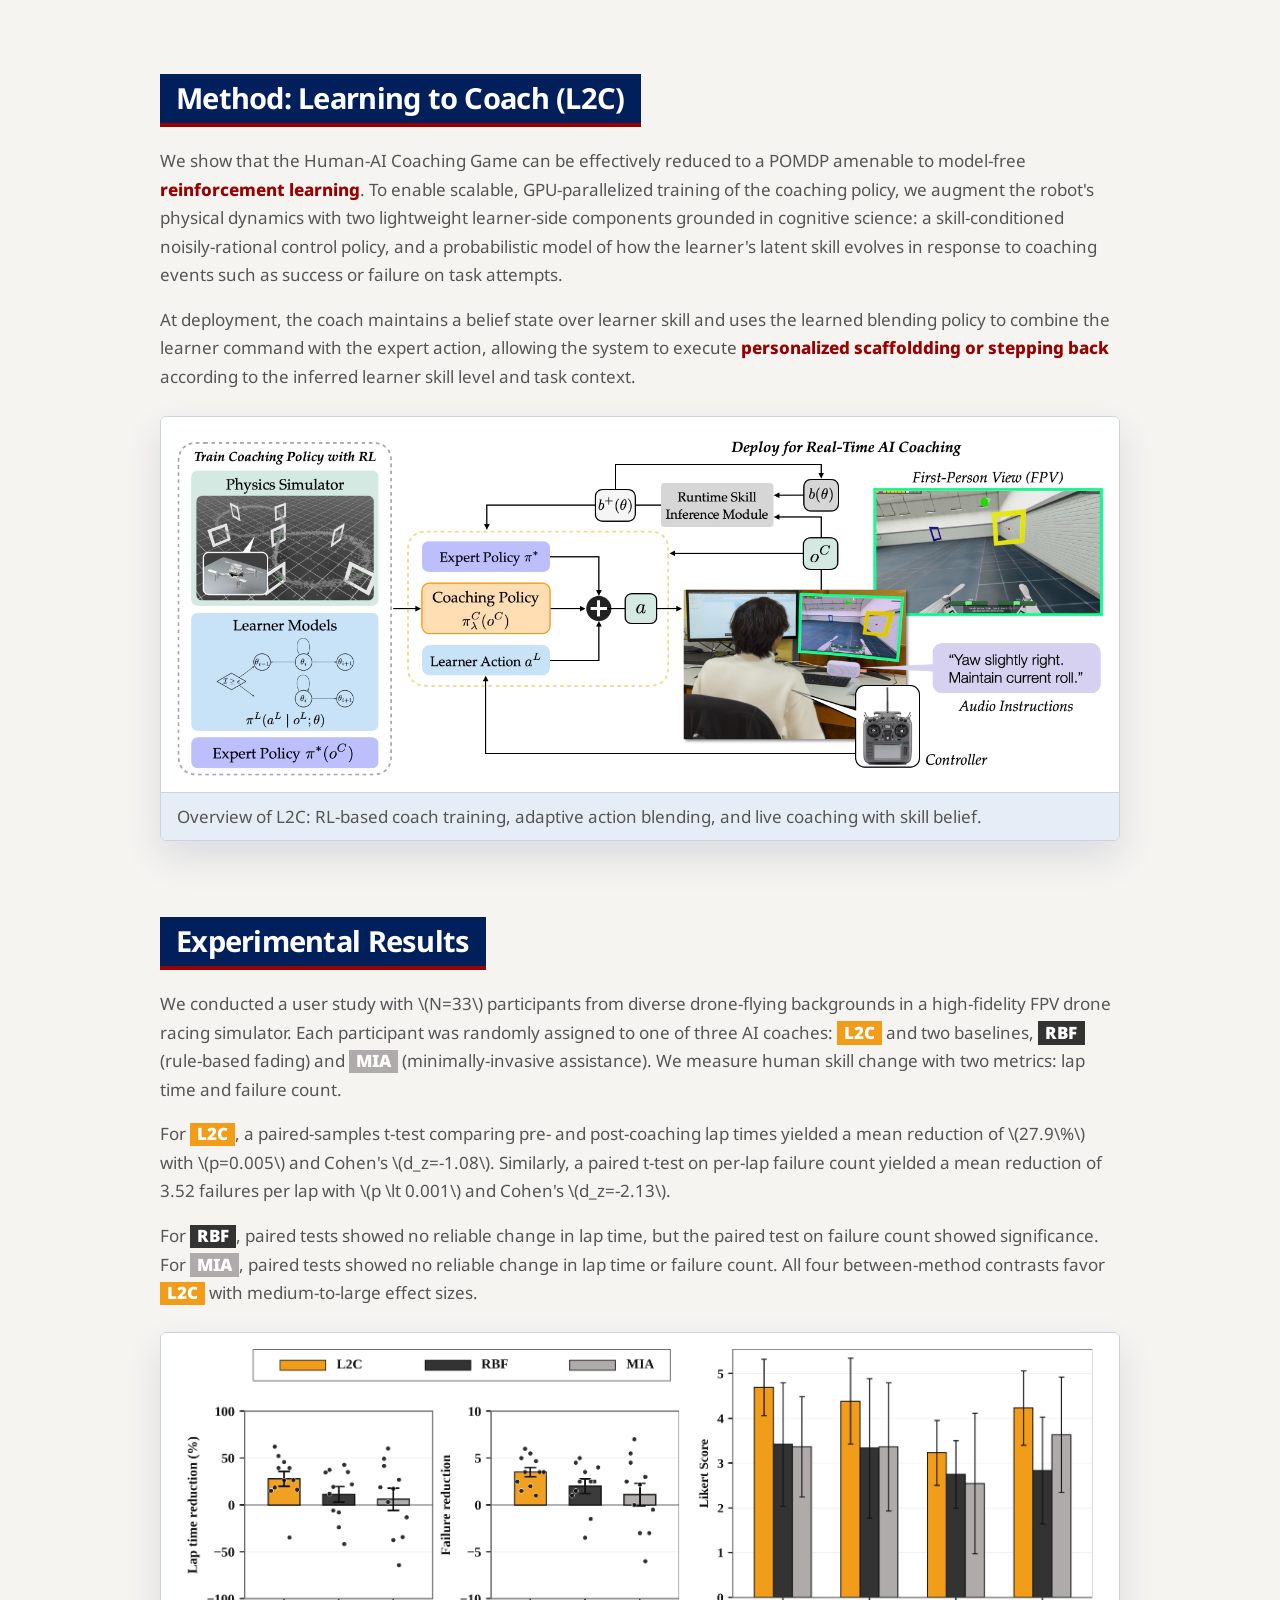
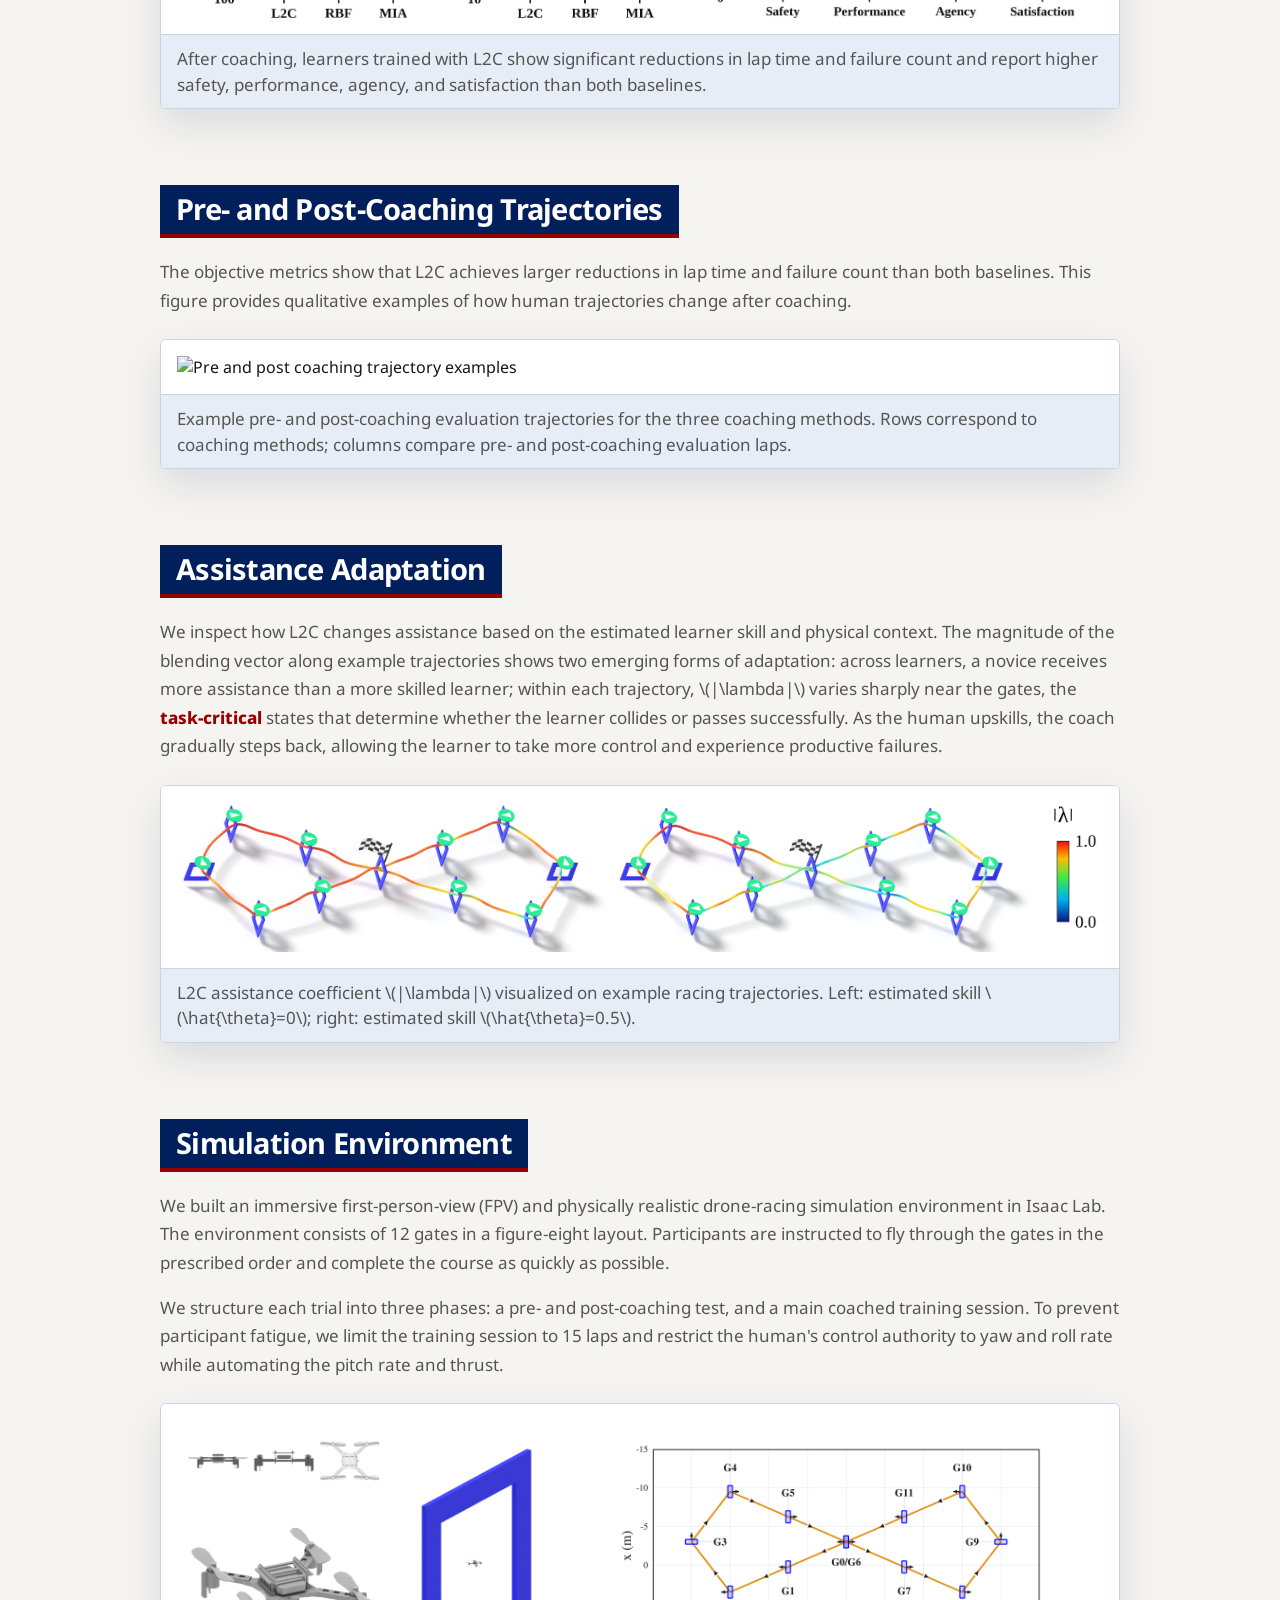
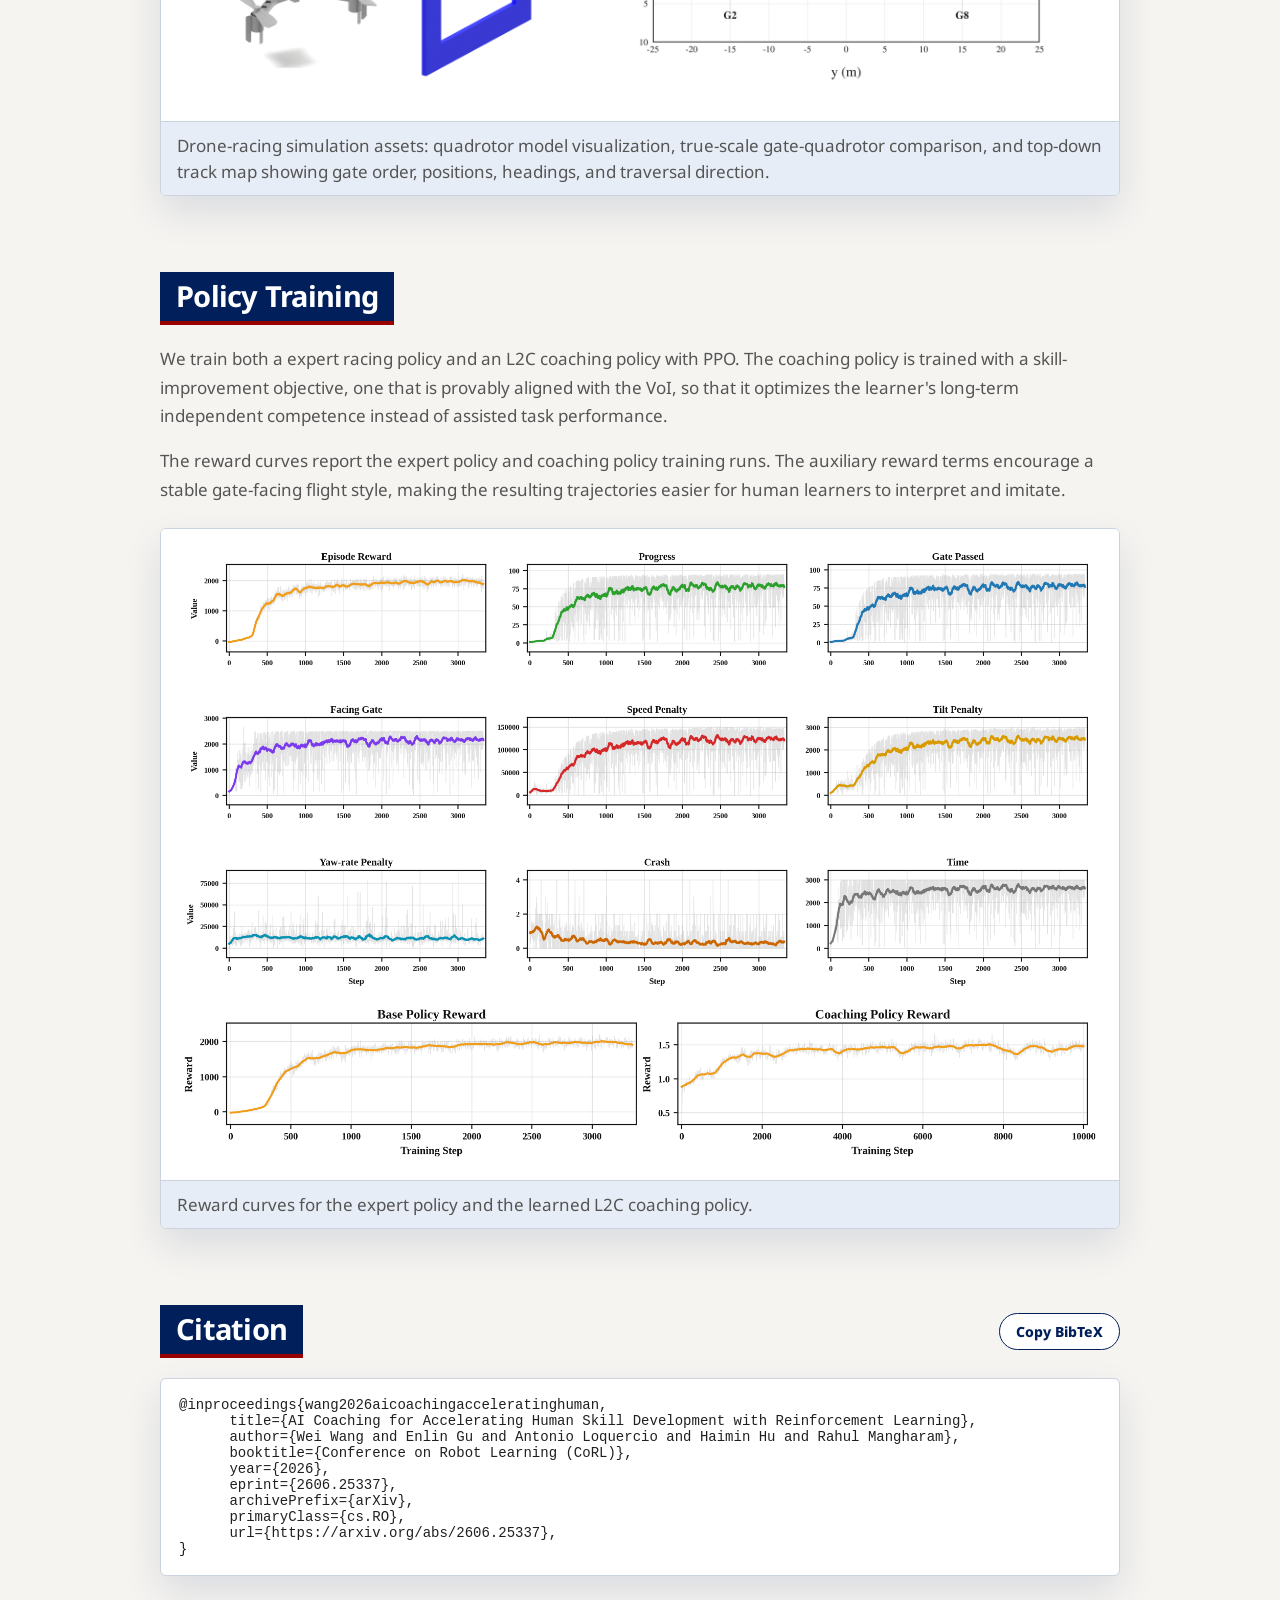
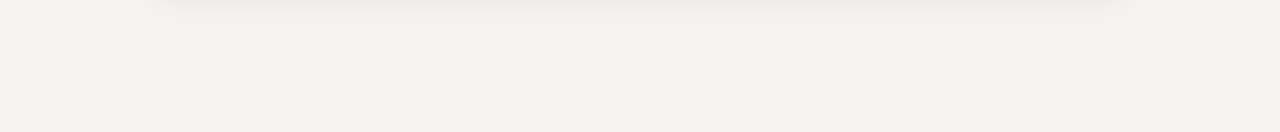
==== commit 8f9c1f38: "Move publication news beneath paper title" ====
--- a/index.html
+++ b/index.html
@@ -12,7 +12,7 @@
   <link
     href="https://fonts.googleapis.com/css2?family=Google+Sans:wght@400;500;700;900&family=Noto+Sans:wght@400;500;700;900&family=Castoro&display=swap"
     rel="stylesheet" />
-  <link rel="stylesheet" href="styles.css?v=20260925" />
+  <link rel="stylesheet" href="styles.css?v=20260925-notice" />
   <script>
     window.MathJax = {
       tex: {
@@ -73,7 +73,6 @@
           <source src="assets/aic_intro_new.mp4" type="video/mp4" />
         </video>
         <div class="video-overlay">
-          <p class="acceptance-announcement">Accepted to CoRL 2026 <img class="acceptance-icon" src="assets/celebration.svg" alt="🎉" /></p>
           <h1 id="main-title">
             <span class="title-highlight">AI Coaching</span>
             <span class="title-rest">for Accelerating Human Skill Development with Reinforcement Learning</span>
@@ -99,6 +98,7 @@
         <p class="paper-link-row">
           <a href="https://arxiv.org/abs/2606.25337">Paper</a>
         </p>
+        <p class="publication-notice"><strong>September 2026:</strong> Our paper was accepted to CoRL 2026 <img class="acceptance-icon" src="assets/celebration.svg" alt="🎉" />; we will present it at five IROS 2026 workshops, including an oral presentation at <a href="https://nocworkshop.github.io/2026-IROS/">NoC</a>.</p>
       </div>
 
       <p class="lead">
--- a/styles.css
+++ b/styles.css
@@ -181,20 +181,10 @@
   text-align: center;
 }
 
-.acceptance-announcement {
-  margin: 0 0 20px;
-  font-family: var(--font-heading);
-  font-size: clamp(17px, 2vw, 22px);
-  font-weight: 800;
-  line-height: 1.3;
-  text-shadow: 0 2px 18px rgba(0, 0, 0, 0.65);
-}
-
 .acceptance-icon {
-  width: 1.15em;
-  height: 1.15em;
-  margin-left: 0.15em;
-  vertical-align: -0.17em;
+  width: 1.1em;
+  height: 1.1em;
+  vertical-align: -0.16em;
 }
 
 .hero-intro {
@@ -396,6 +386,30 @@
 .paper-link-row a:focus-visible {
   color: var(--penn-red);
   text-decoration-color: var(--penn-red);
+}
+
+.publication-notice {
+  max-width: 860px;
+  margin: 26px auto 0;
+  border-left: 4px solid var(--penn-red);
+  padding: 14px 18px;
+  background: var(--penn-red-soft);
+  color: var(--ink);
+  font-family: var(--font-heading);
+  font-size: 16px;
+  line-height: 1.5;
+  text-align: left;
+}
+
+.publication-notice strong {
+  color: var(--penn-red);
+}
+
+.publication-notice a {
+  color: var(--penn-blue);
+  font-weight: 700;
+  text-decoration: underline;
+  text-underline-offset: 3px;
 }
 
 .lead {
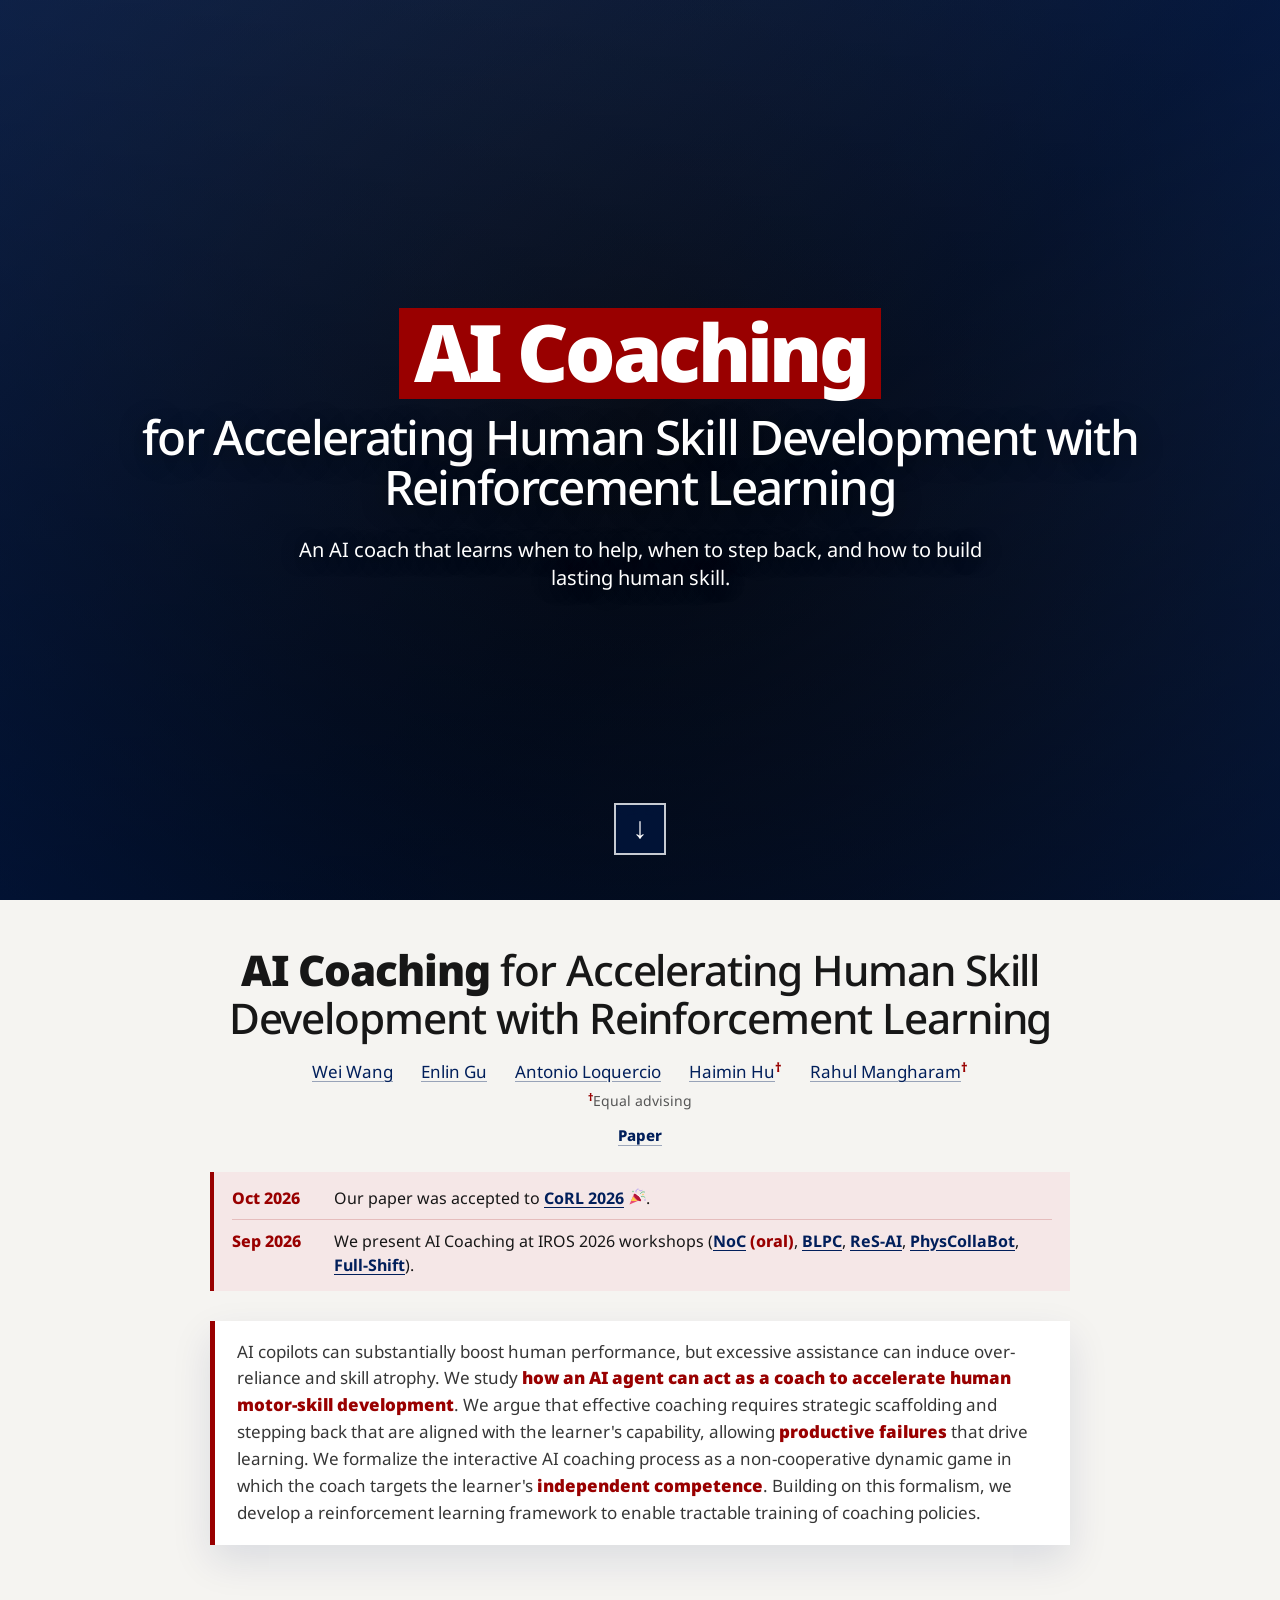
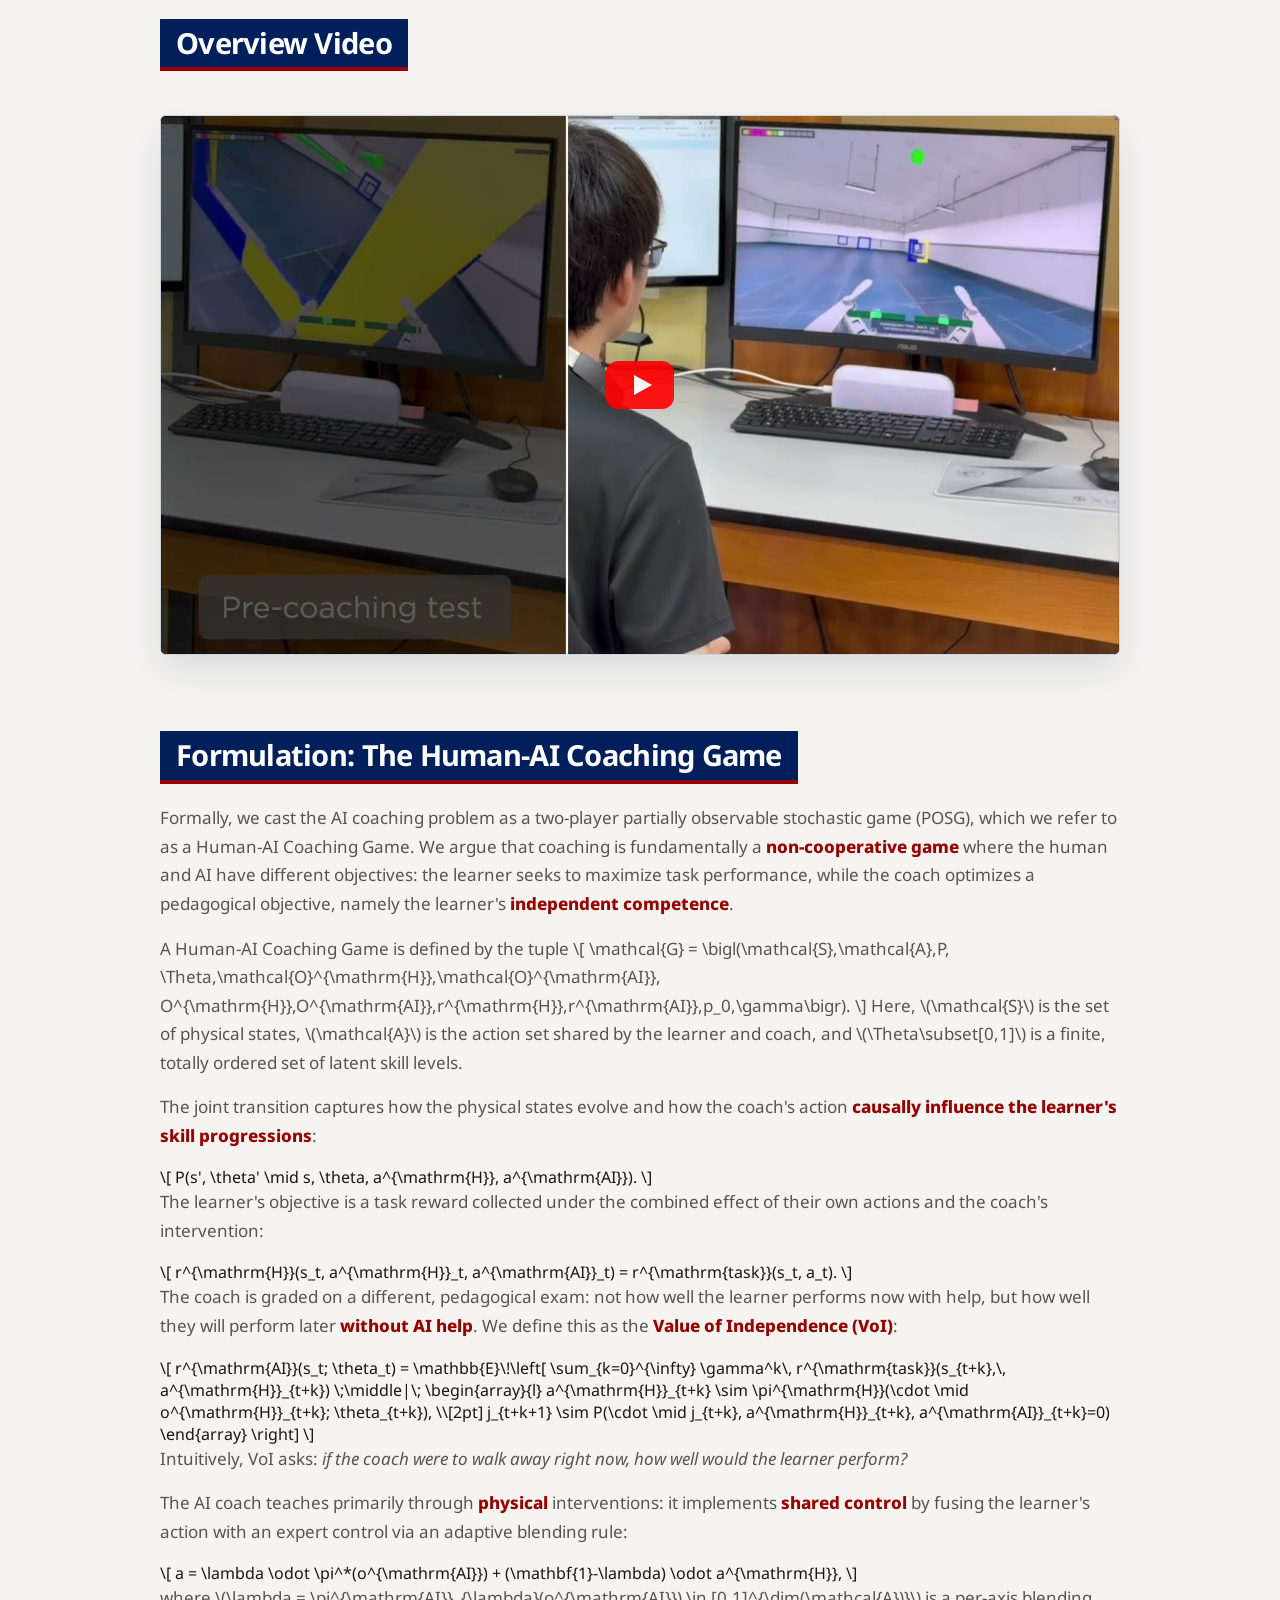
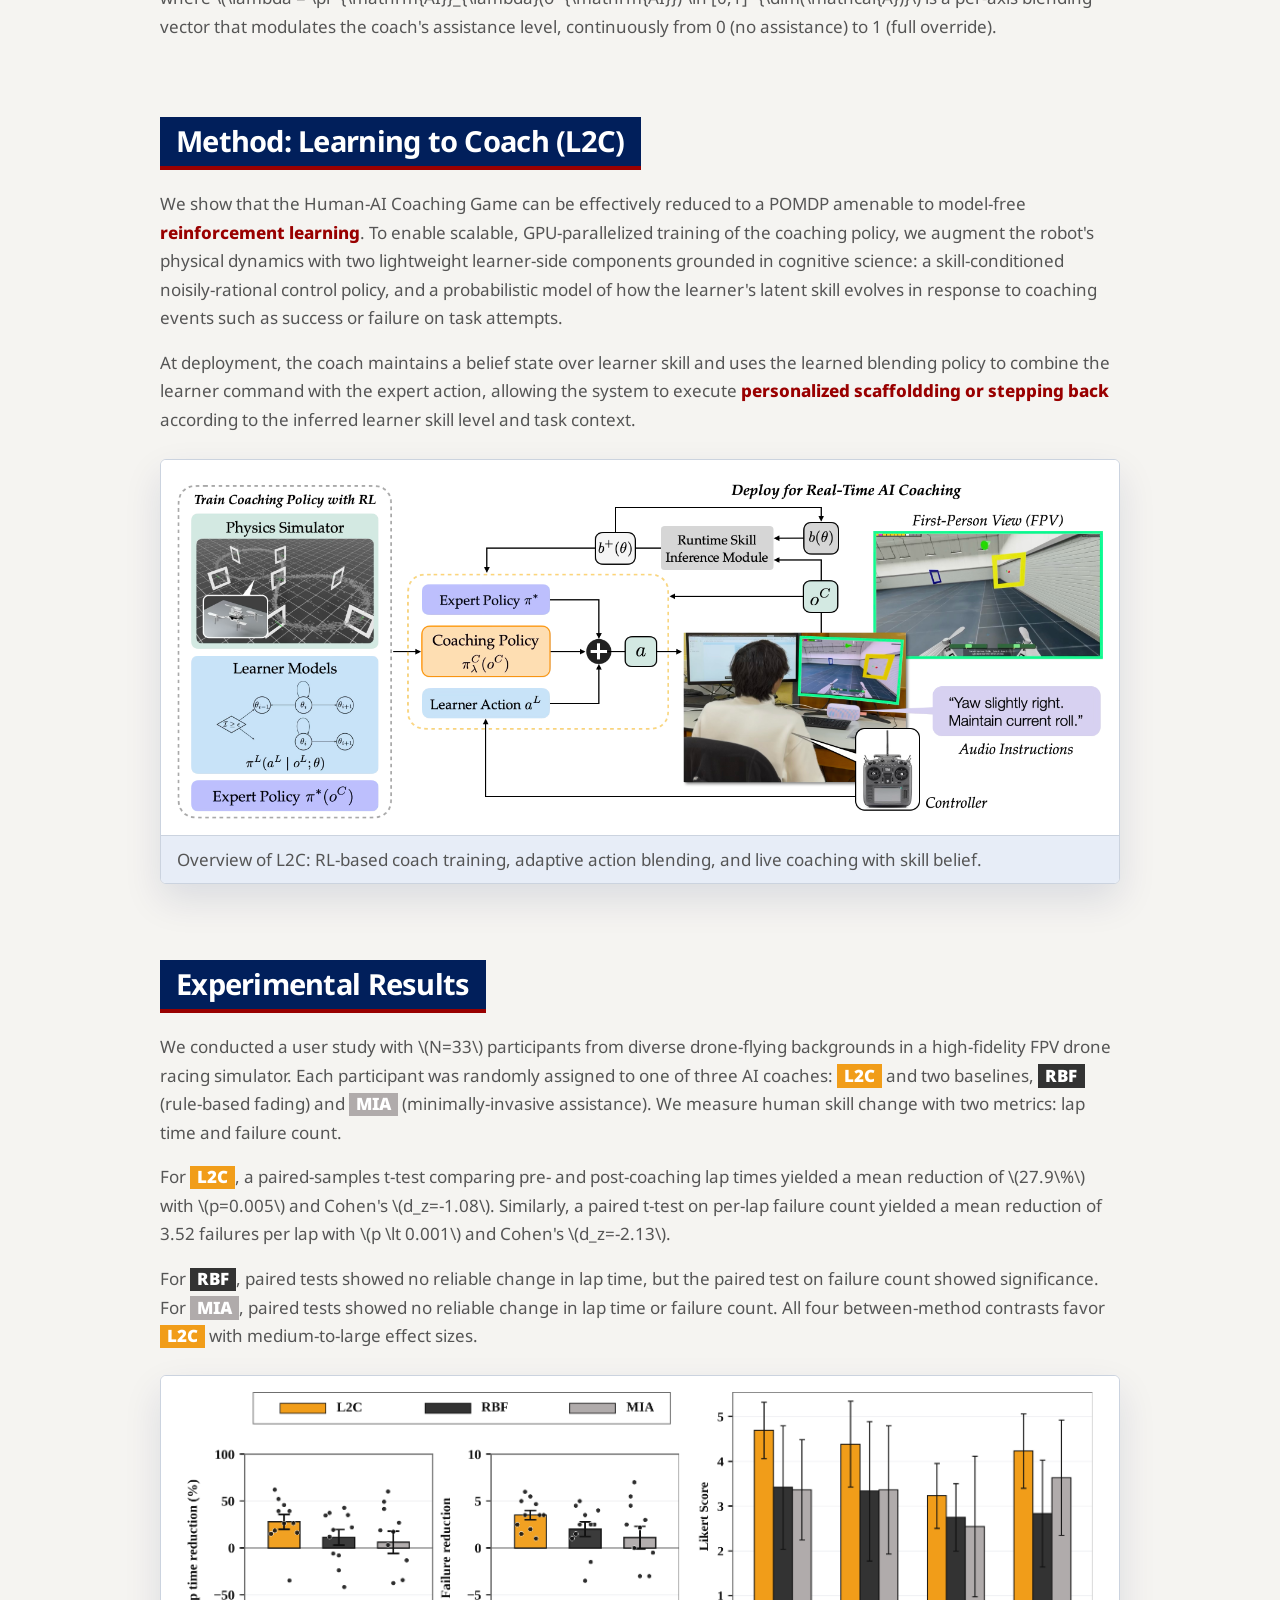
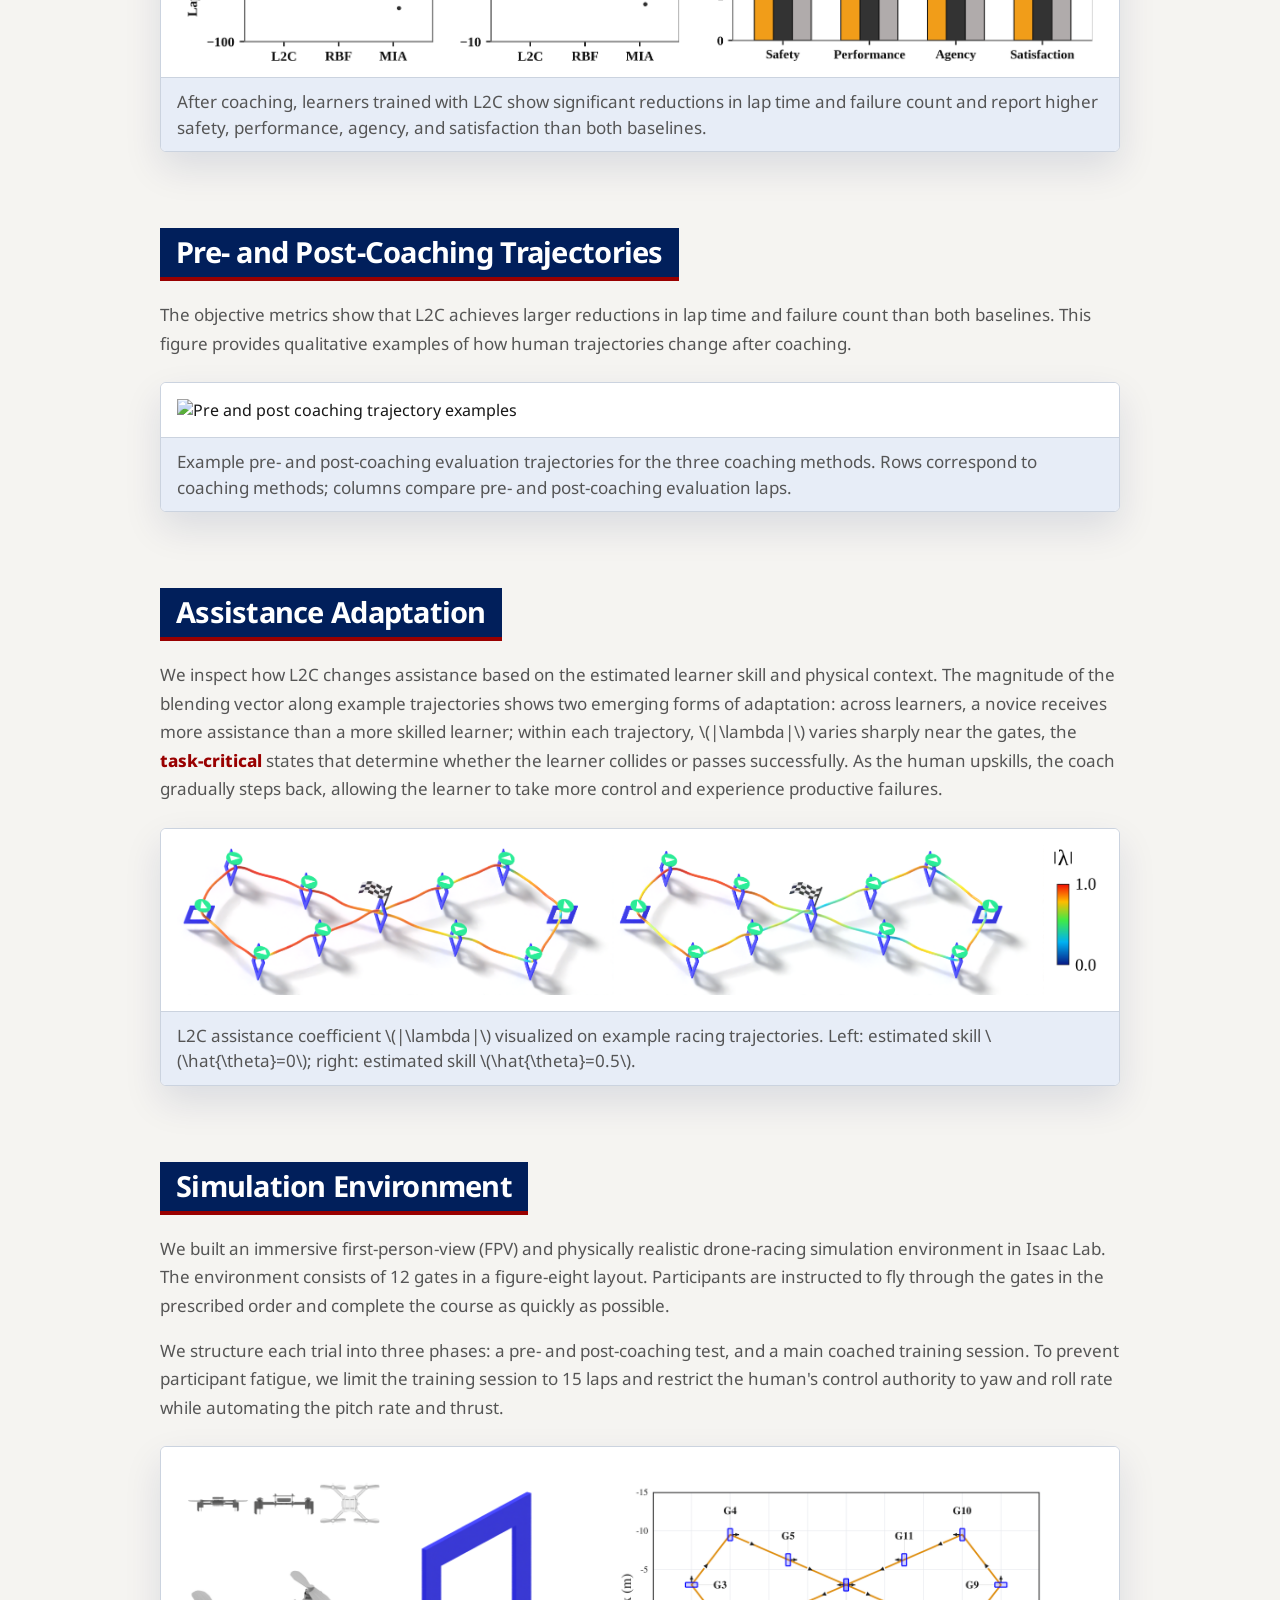
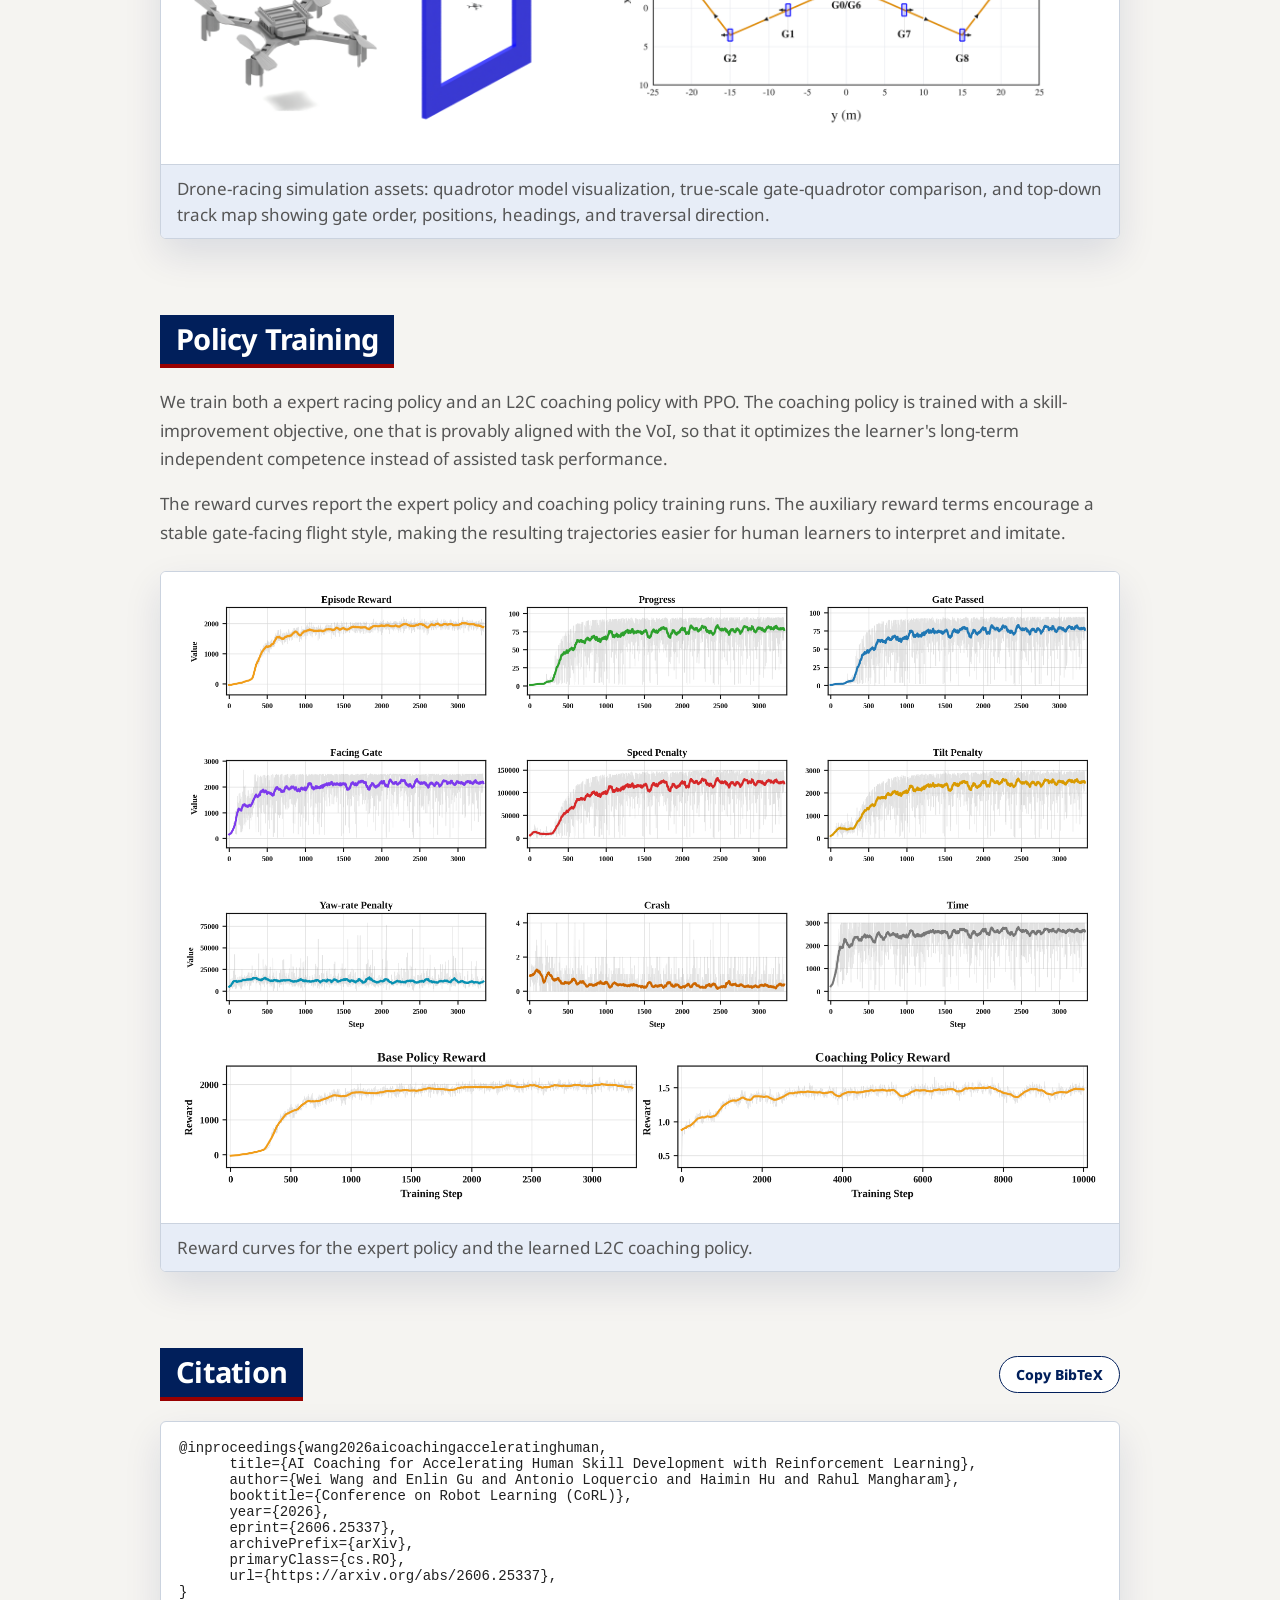
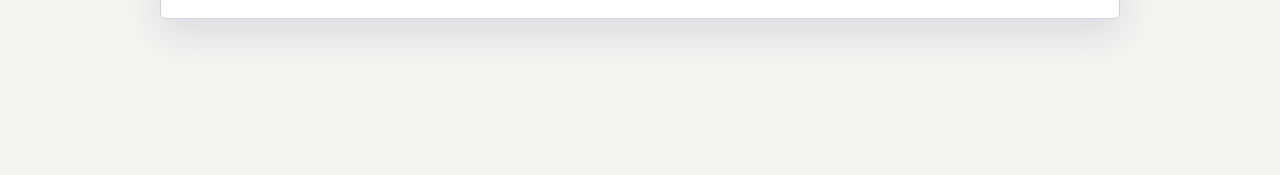
==== commit dd40ea25: "Split publication news and schedule CoRL notice" ====
--- a/index.html
+++ b/index.html
@@ -12,7 +12,7 @@
   <link
     href="https://fonts.googleapis.com/css2?family=Google+Sans:wght@400;500;700;900&family=Noto+Sans:wght@400;500;700;900&family=Castoro&display=swap"
     rel="stylesheet" />
-  <link rel="stylesheet" href="styles.css?v=20260925-notice" />
+  <link rel="stylesheet" href="styles.css?v=20260925-news" />
   <script>
     window.MathJax = {
       tex: {
@@ -98,7 +98,15 @@
         <p class="paper-link-row">
           <a href="https://arxiv.org/abs/2606.25337">Paper</a>
         </p>
-        <p class="publication-notice"><strong>September 2026:</strong> Our paper was accepted to CoRL 2026 <img class="acceptance-icon" src="assets/celebration.svg" alt="🎉" />; we will present it at five IROS 2026 workshops, including an oral presentation at <a href="https://nocworkshop.github.io/2026-IROS/">NoC</a>.</p>
+        <div class="publication-news" aria-label="News">
+          <p id="corl-news" hidden><time datetime="2026-10">Oct 2026</time><span>Our paper was accepted to <a href="https://www.corl.org/">CoRL 2026</a> <img class="acceptance-icon" src="assets/celebration.svg" alt="🎉" />.</span></p>
+          <p><time datetime="2026-09">Sep 2026</time><span>We present AI Coaching at IROS 2026 workshops (<a href="https://nocworkshop.github.io/2026-IROS/">NoC</a> <strong>(oral)</strong>, <a href="https://sites.google.com/bu.edu/hybridarchforautonomy/home">BLPC</a>, <a href="https://embodied-nesy.github.io/">ReS-AI</a>, <a href="https://physcollabot.github.io/">PhysCollaBot</a>, <a href="https://chuchuchen.net/robotworker-26/">Full-Shift</a>).</span></p>
+        </div>
+        <script>
+          if (new Date() >= new Date(2026, 9, 1)) {
+            document.getElementById("corl-news").hidden = false;
+          }
+        </script>
       </div>
 
       <p class="lead">
--- a/styles.css
+++ b/styles.css
@@ -388,11 +388,11 @@
   text-decoration-color: var(--penn-red);
 }
 
-.publication-notice {
+.publication-news {
   max-width: 860px;
   margin: 26px auto 0;
   border-left: 4px solid var(--penn-red);
-  padding: 14px 18px;
+  padding: 5px 18px;
   background: var(--penn-red-soft);
   color: var(--ink);
   font-family: var(--font-heading);
@@ -401,11 +401,29 @@
   text-align: left;
 }
 
-.publication-notice strong {
+.publication-news p {
+  display: grid;
+  grid-template-columns: 90px minmax(0, 1fr);
+  gap: 12px;
+  margin: 0;
+  padding: 9px 0;
+}
+
+.publication-news p[hidden] {
+  display: none;
+}
+
+.publication-news p:not([hidden]) + p {
+  border-top: 1px solid rgba(153, 0, 0, 0.18);
+}
+
+.publication-news time,
+.publication-news strong {
   color: var(--penn-red);
-}
-
-.publication-notice a {
+  font-weight: 800;
+}
+
+.publication-news a {
   color: var(--penn-blue);
   font-weight: 700;
   text-decoration: underline;
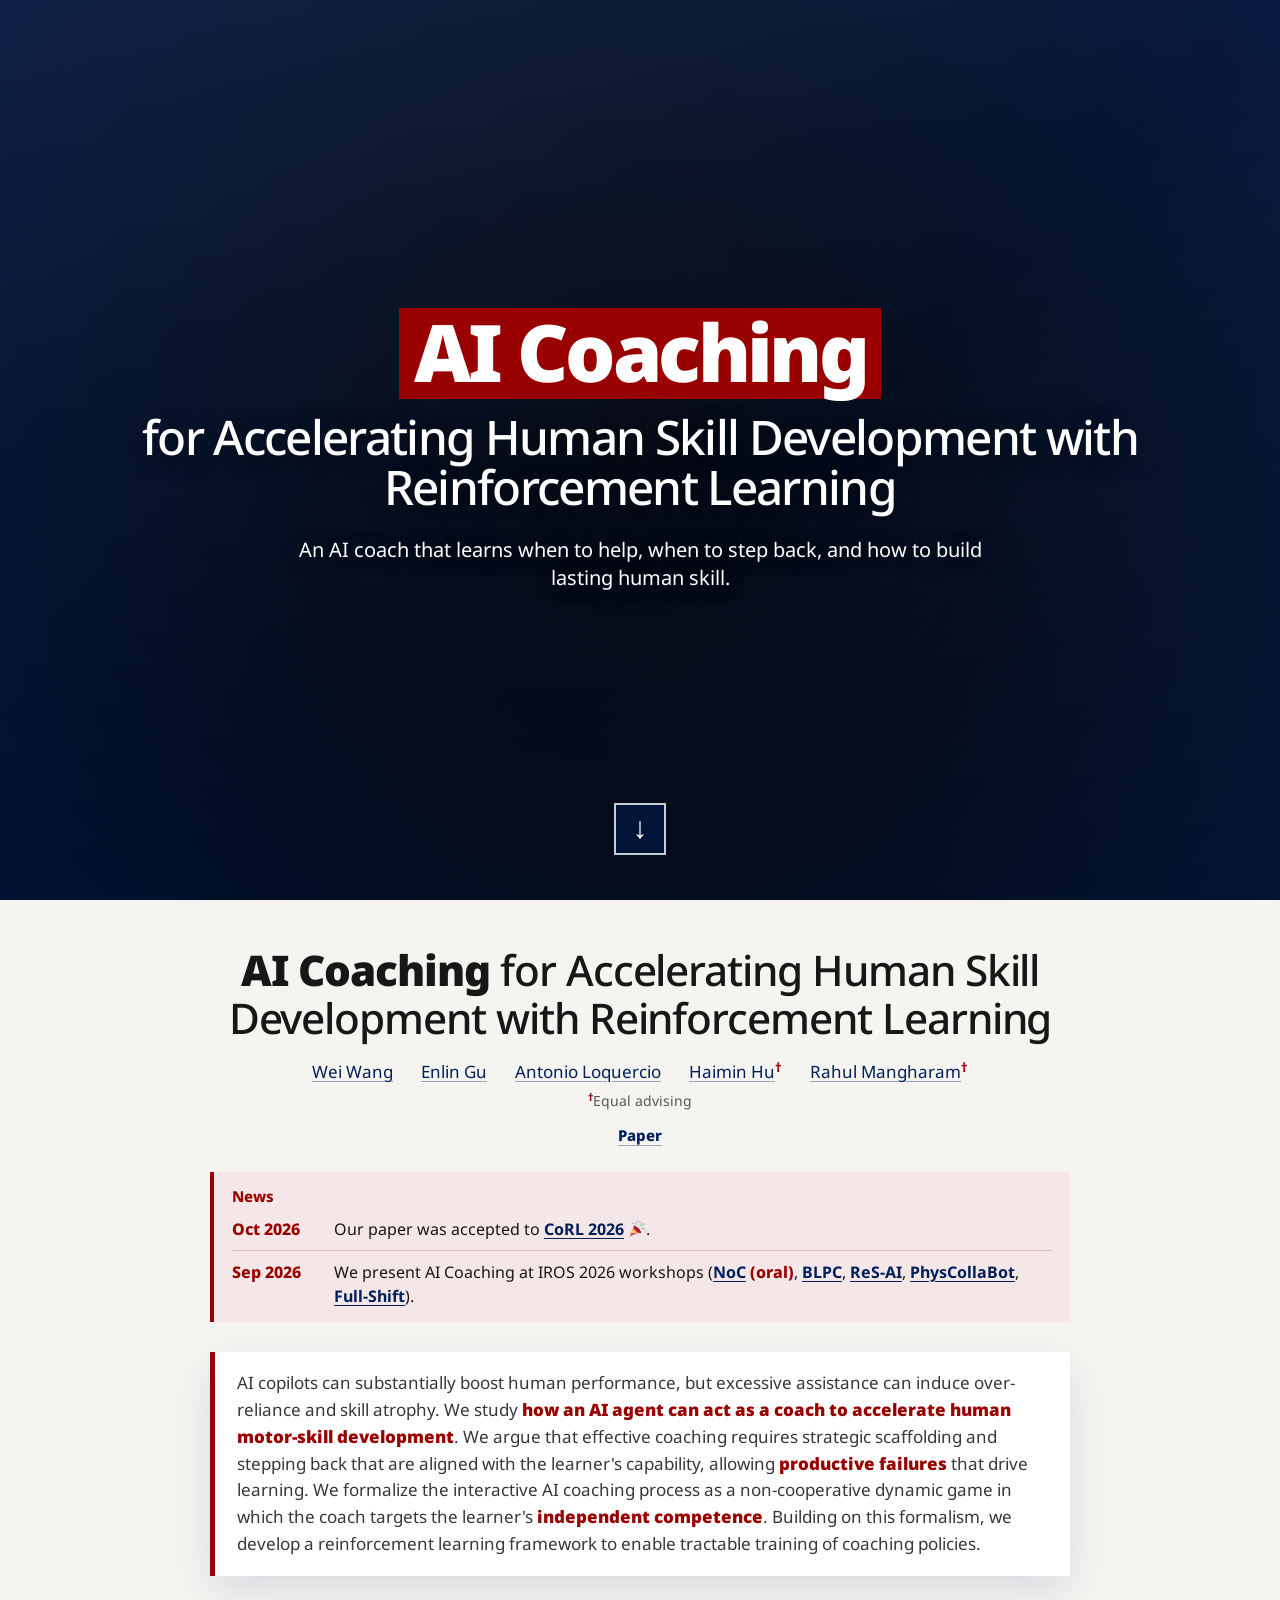
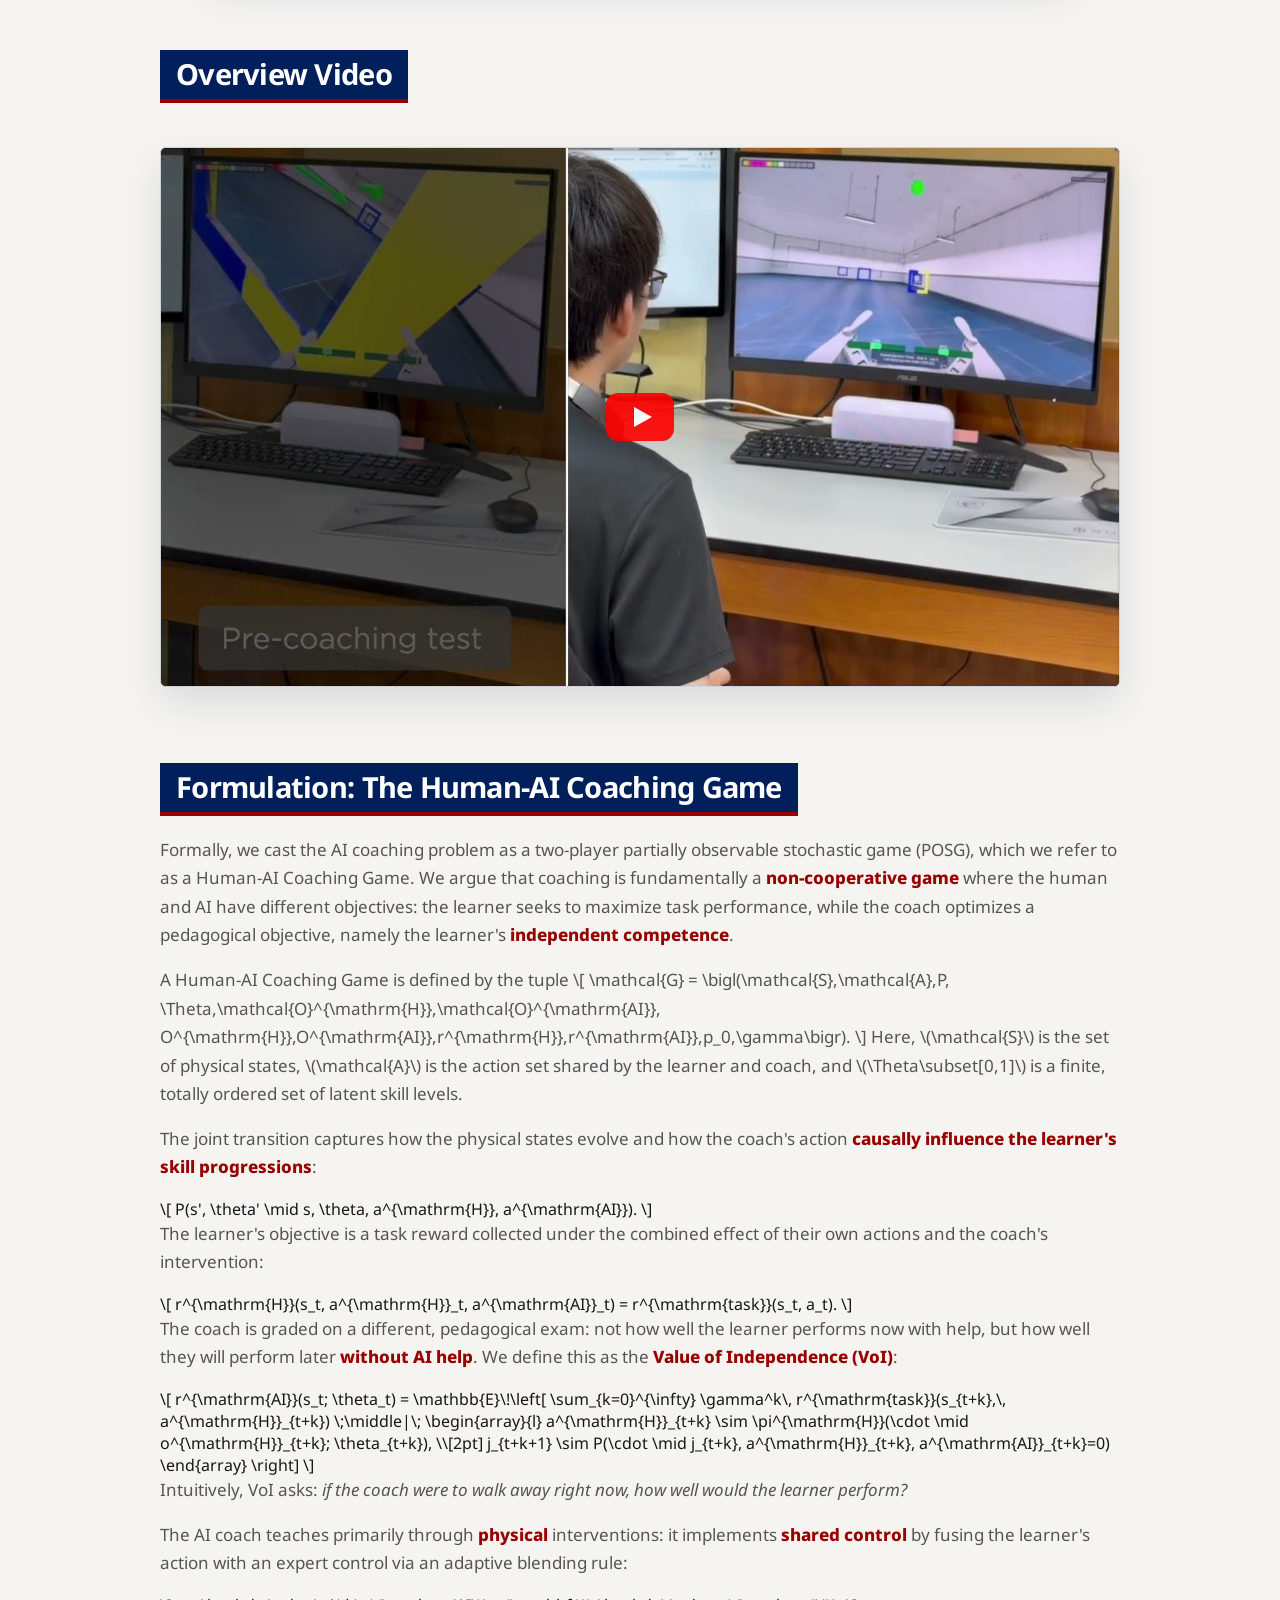
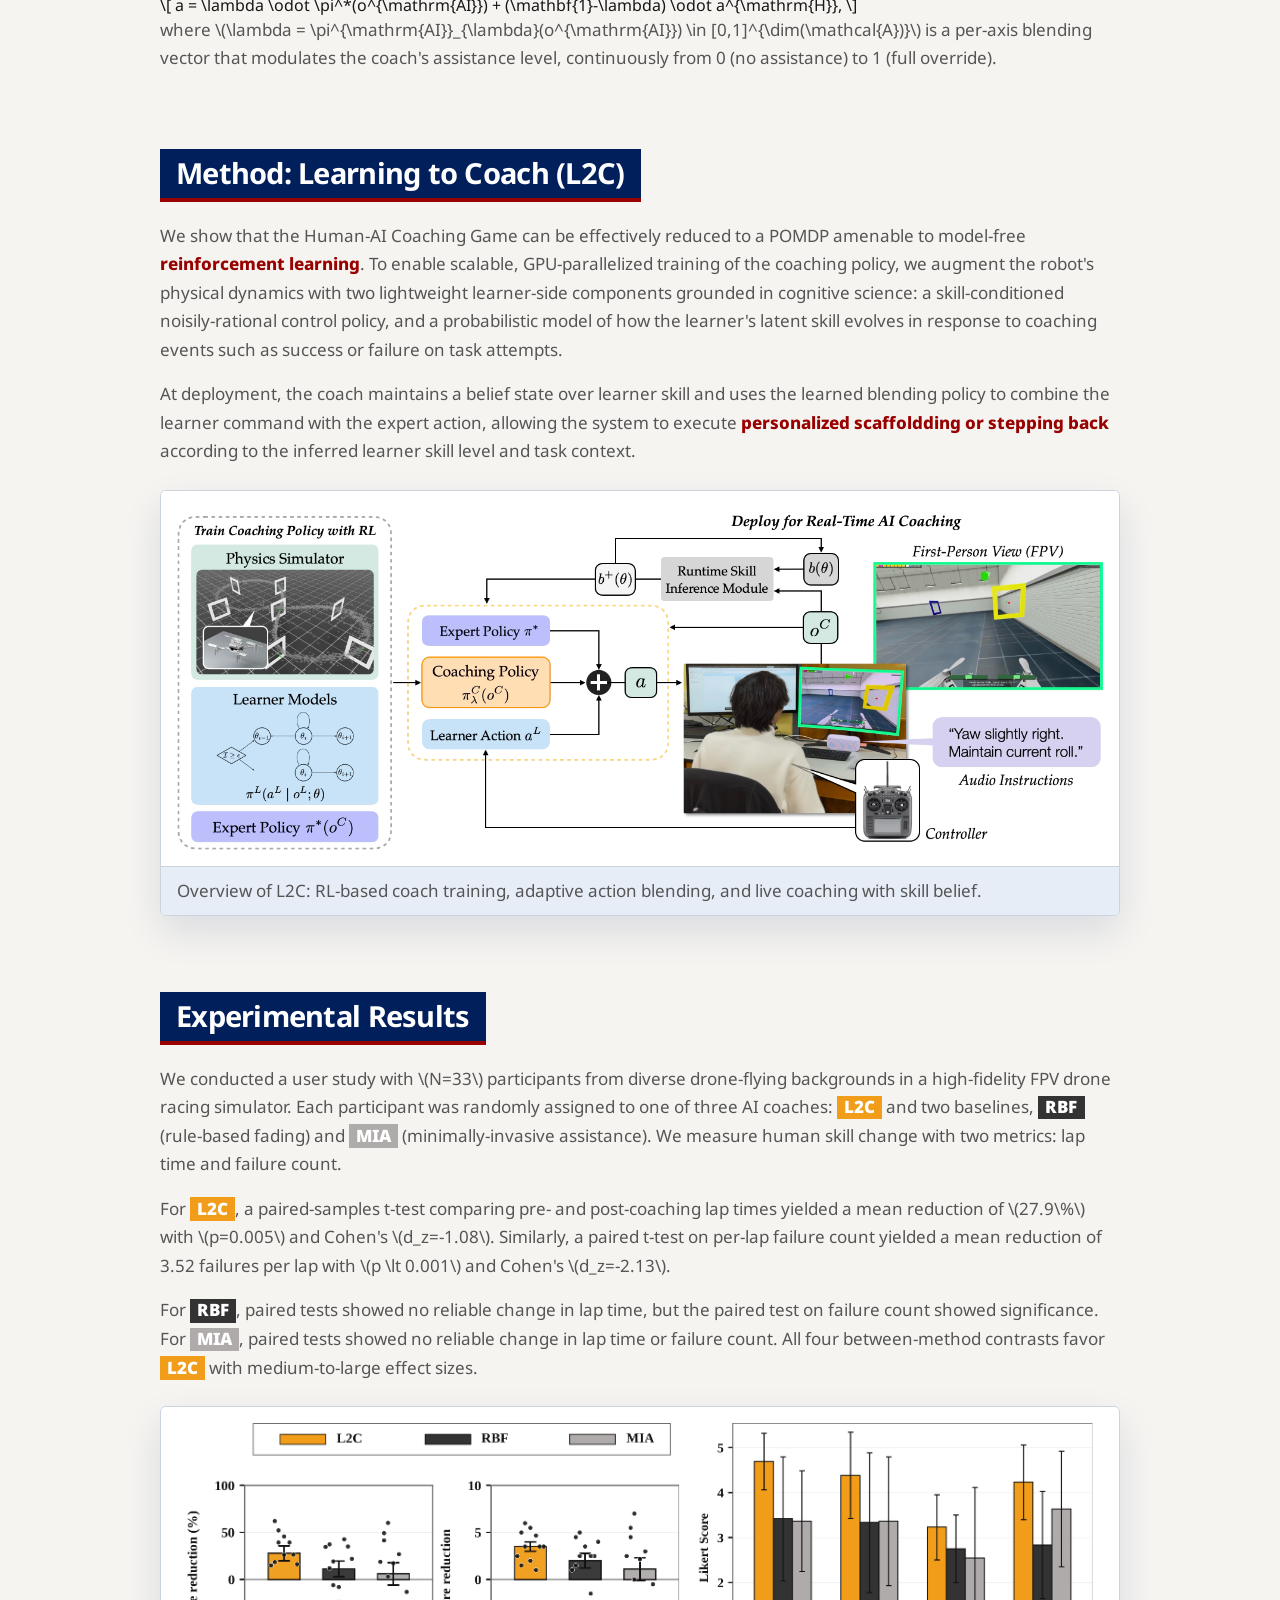
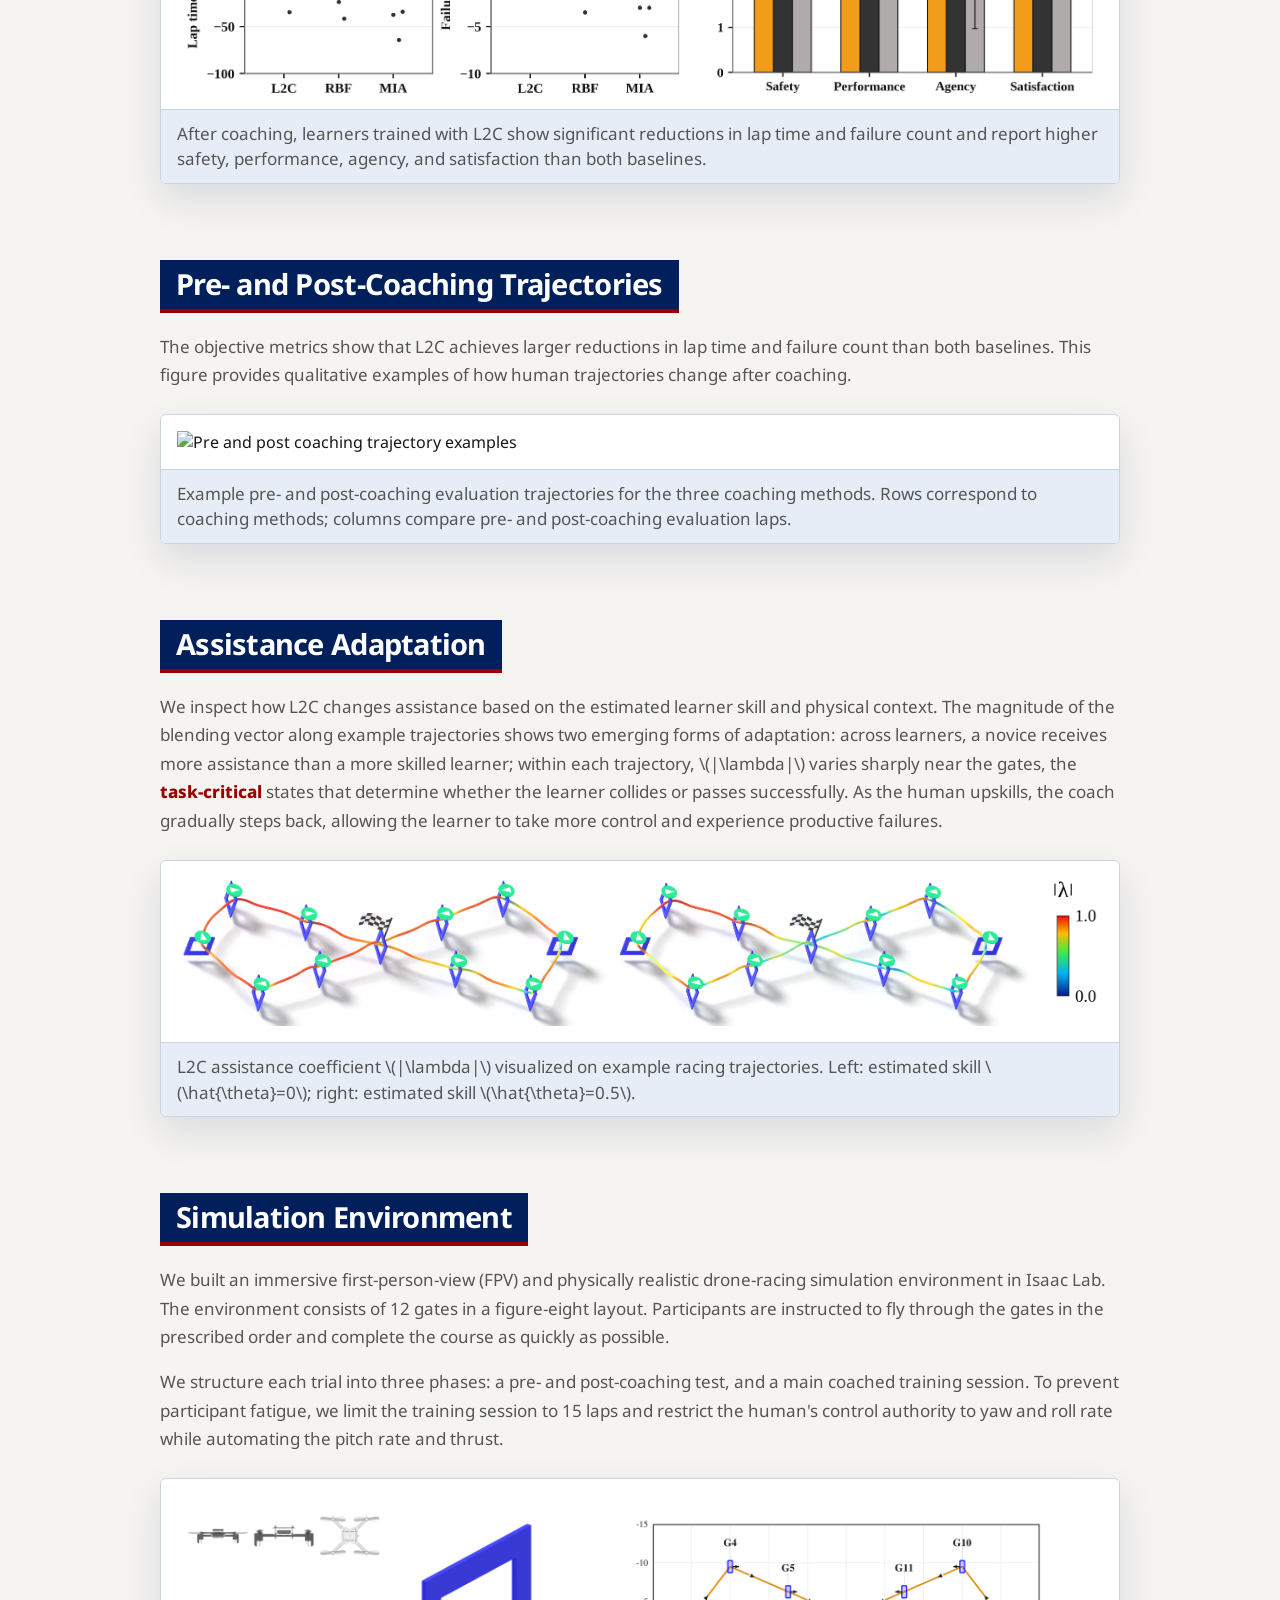
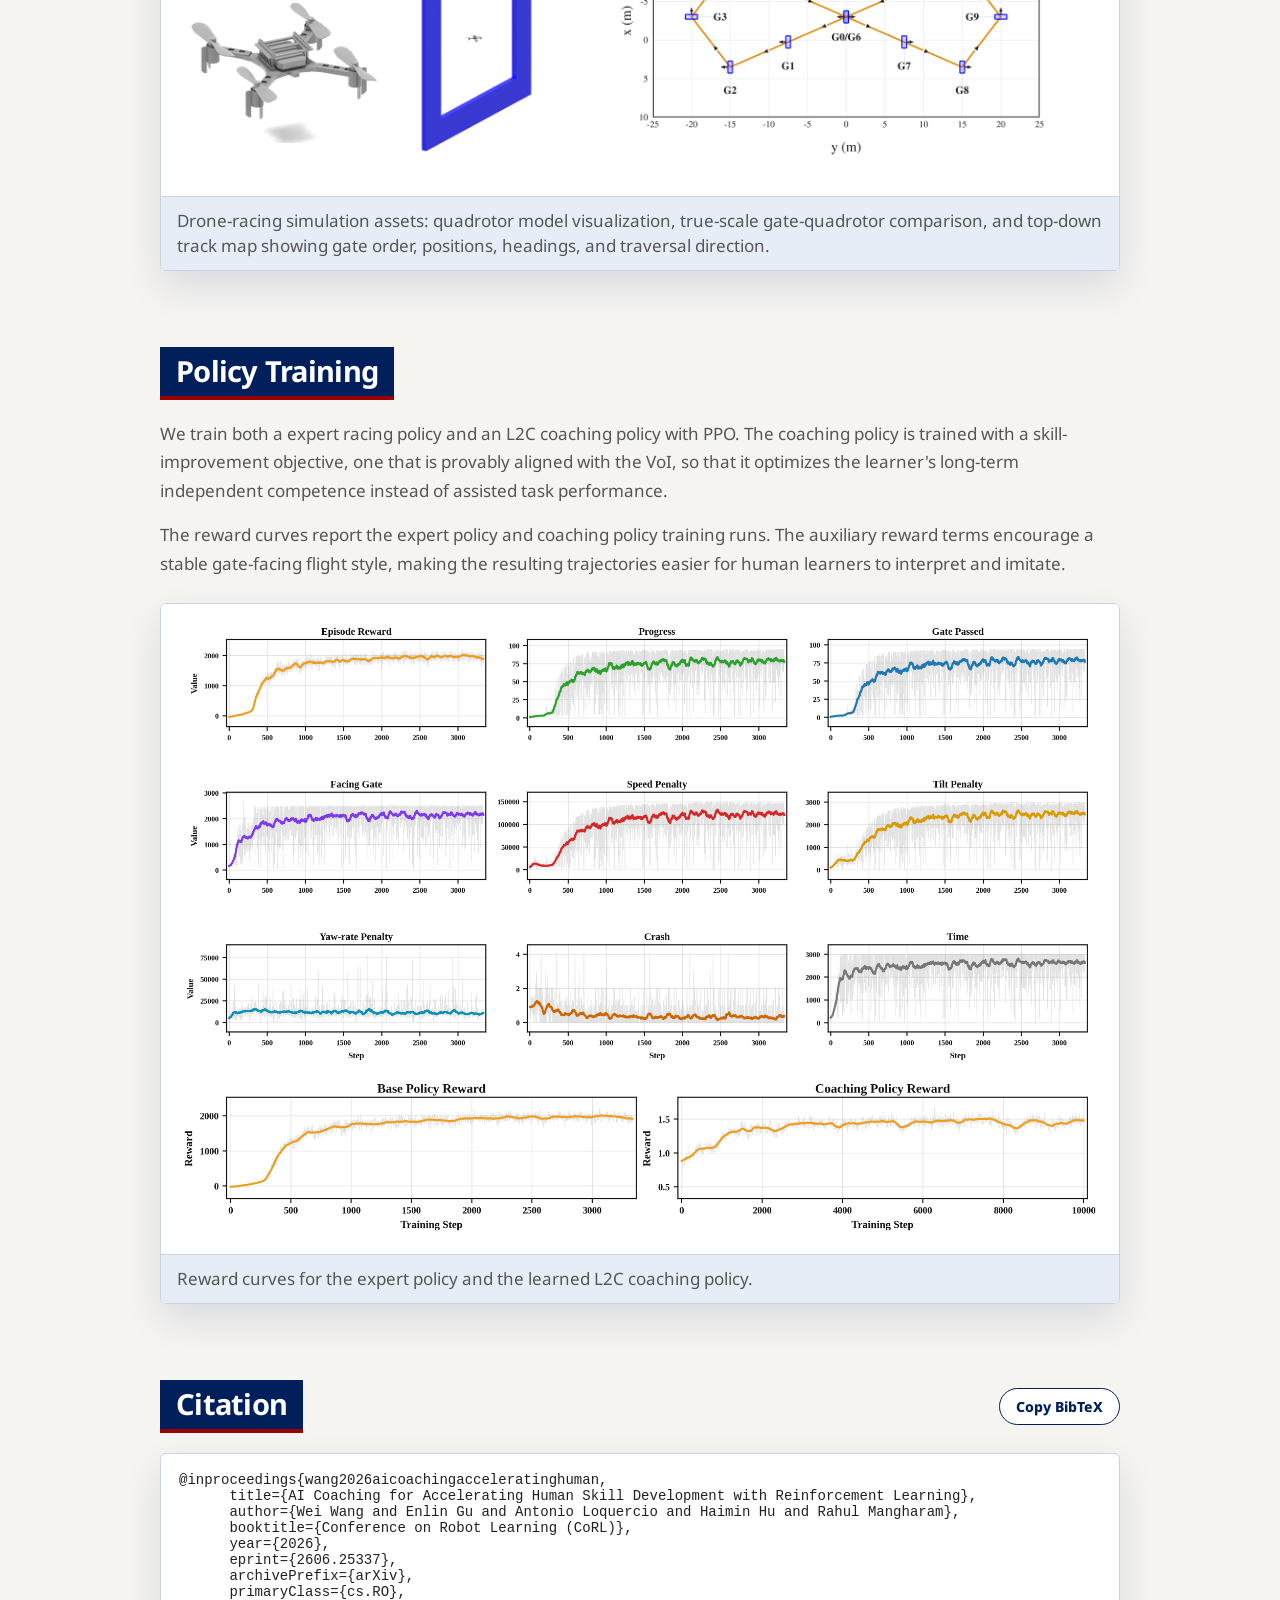
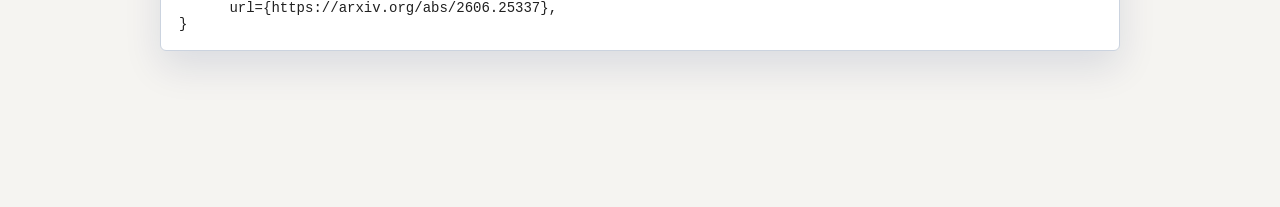
==== commit d316a197: "Show both publication news items" ====
--- a/index.html
+++ b/index.html
@@ -12,7 +12,7 @@
   <link
     href="https://fonts.googleapis.com/css2?family=Google+Sans:wght@400;500;700;900&family=Noto+Sans:wght@400;500;700;900&family=Castoro&display=swap"
     rel="stylesheet" />
-  <link rel="stylesheet" href="styles.css?v=20260925-news" />
+  <link rel="stylesheet" href="styles.css?v=20260925-news-visible" />
   <script>
     window.MathJax = {
       tex: {
@@ -99,14 +99,10 @@
           <a href="https://arxiv.org/abs/2606.25337">Paper</a>
         </p>
         <div class="publication-news" aria-label="News">
-          <p id="corl-news" hidden><time datetime="2026-10">Oct 2026</time><span>Our paper was accepted to <a href="https://www.corl.org/">CoRL 2026</a> <img class="acceptance-icon" src="assets/celebration.svg" alt="🎉" />.</span></p>
+          <h3>News</h3>
+          <p><time datetime="2026-10">Oct 2026</time><span>Our paper was accepted to <a href="https://www.corl.org/">CoRL 2026</a> <img class="acceptance-icon" src="assets/celebration.svg" alt="🎉" />.</span></p>
           <p><time datetime="2026-09">Sep 2026</time><span>We present AI Coaching at IROS 2026 workshops (<a href="https://nocworkshop.github.io/2026-IROS/">NoC</a> <strong>(oral)</strong>, <a href="https://sites.google.com/bu.edu/hybridarchforautonomy/home">BLPC</a>, <a href="https://embodied-nesy.github.io/">ReS-AI</a>, <a href="https://physcollabot.github.io/">PhysCollaBot</a>, <a href="https://chuchuchen.net/robotworker-26/">Full-Shift</a>).</span></p>
         </div>
-        <script>
-          if (new Date() >= new Date(2026, 9, 1)) {
-            document.getElementById("corl-news").hidden = false;
-          }
-        </script>
       </div>
 
       <p class="lead">
--- a/styles.css
+++ b/styles.css
@@ -401,6 +401,15 @@
   text-align: left;
 }
 
+.publication-news h3 {
+  margin: 0;
+  padding: 10px 0 2px;
+  color: var(--penn-red);
+  font-size: 15px;
+  font-weight: 800;
+  line-height: 1.3;
+}
+
 .publication-news p {
   display: grid;
   grid-template-columns: 90px minmax(0, 1fr);
@@ -409,11 +418,7 @@
   padding: 9px 0;
 }
 
-.publication-news p[hidden] {
-  display: none;
-}
-
-.publication-news p:not([hidden]) + p {
+.publication-news p + p {
   border-top: 1px solid rgba(153, 0, 0, 0.18);
 }
 
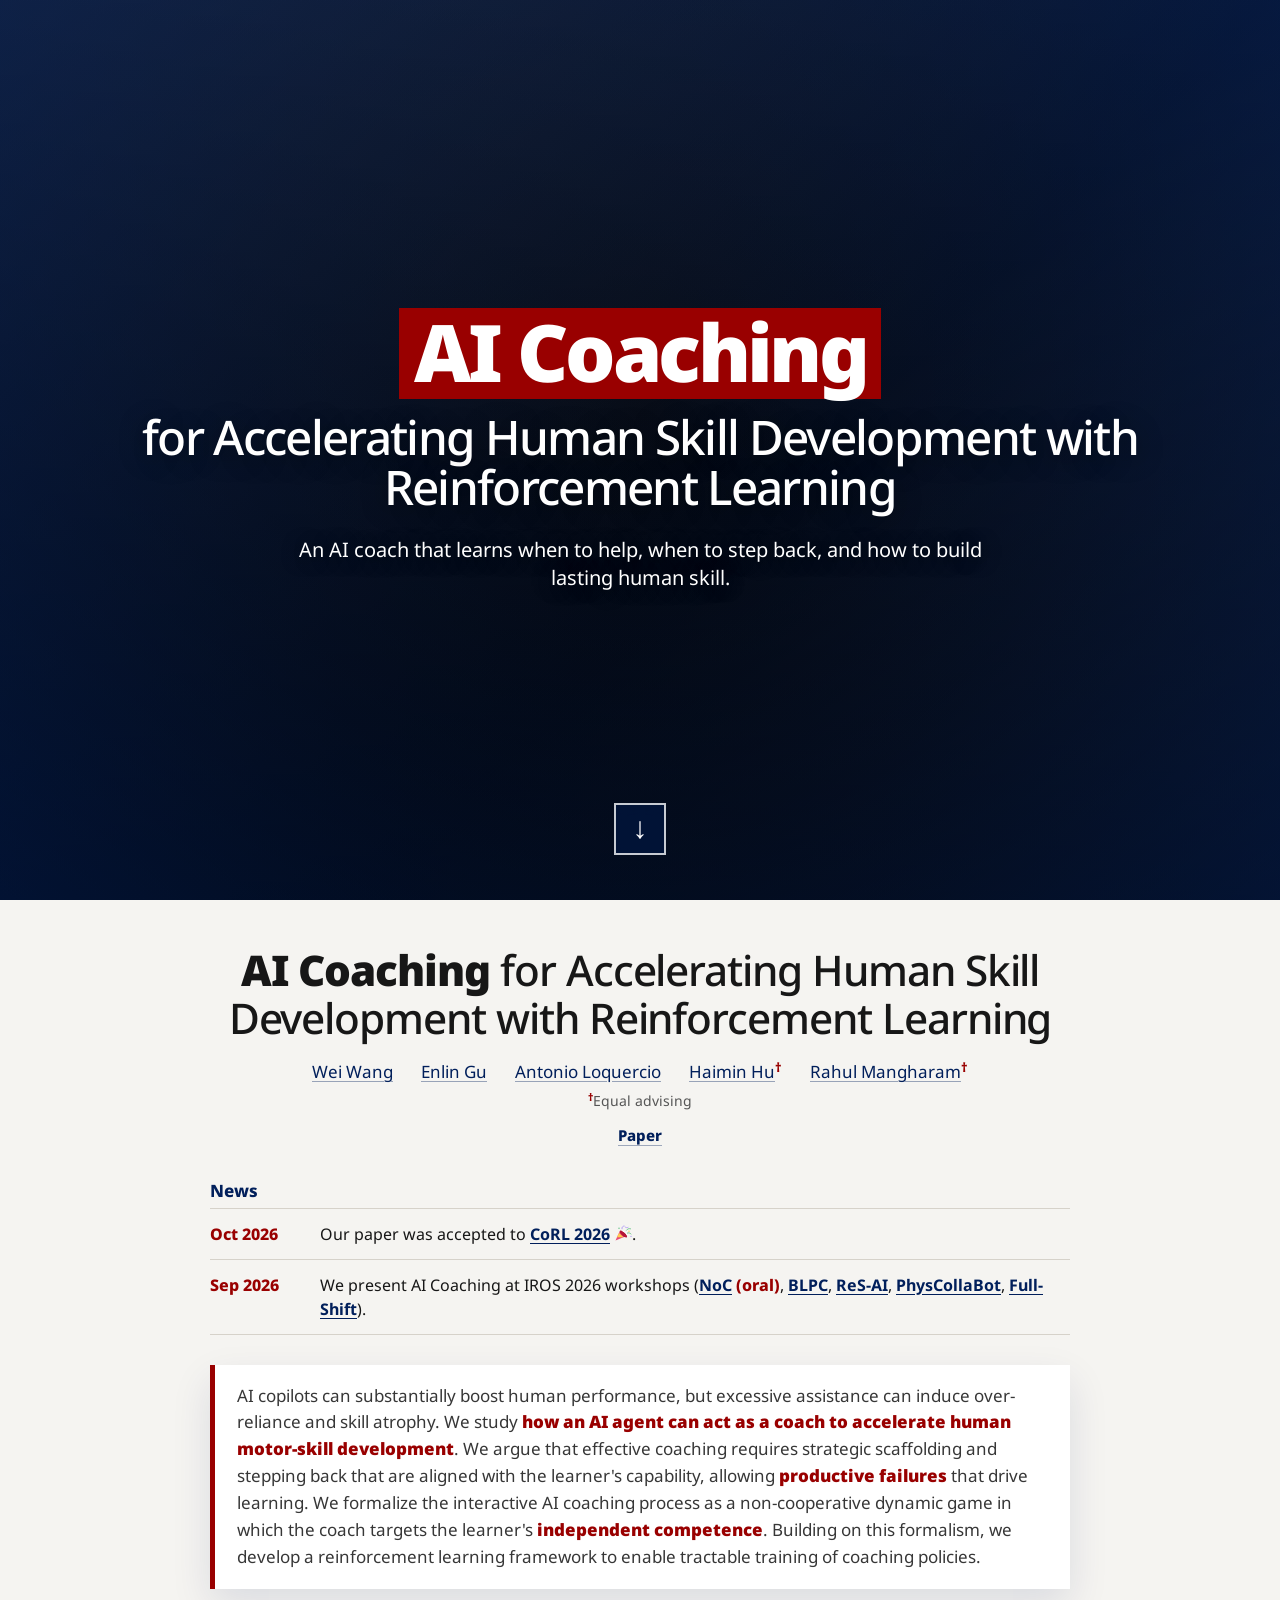
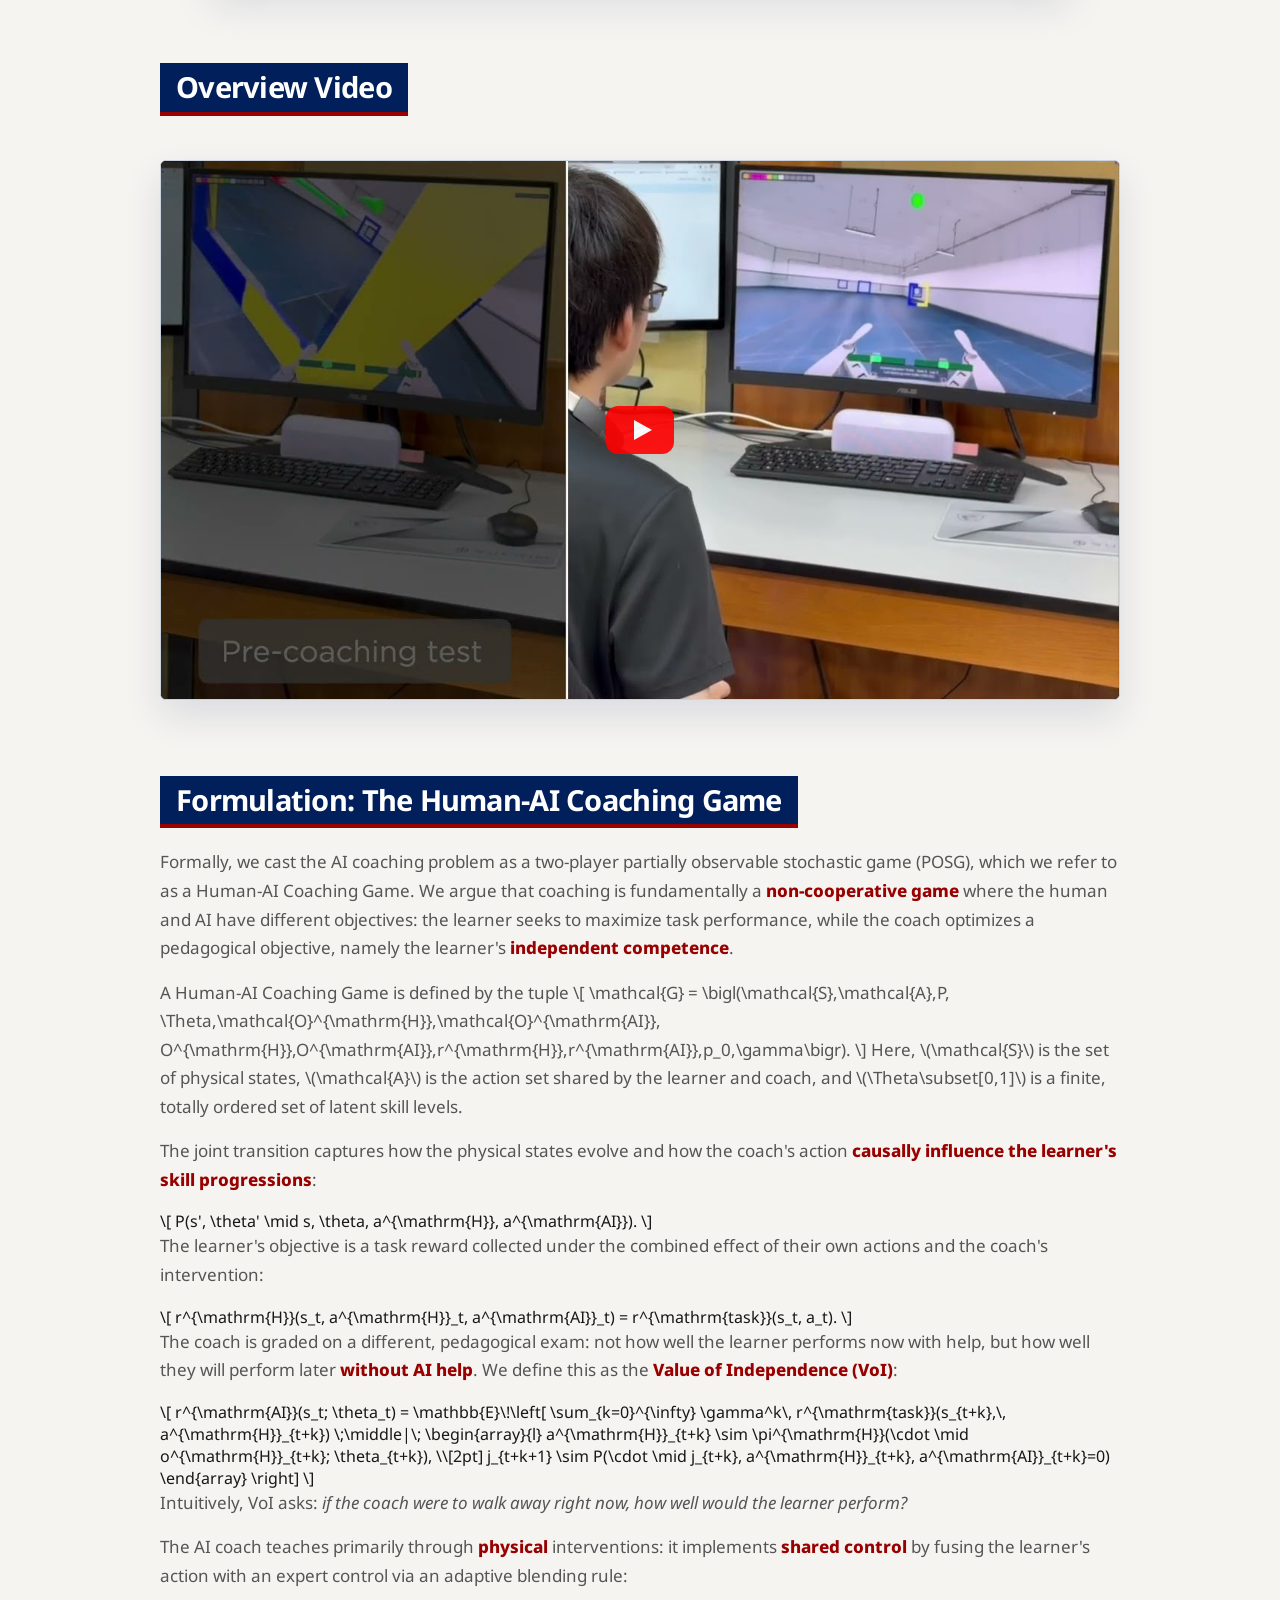
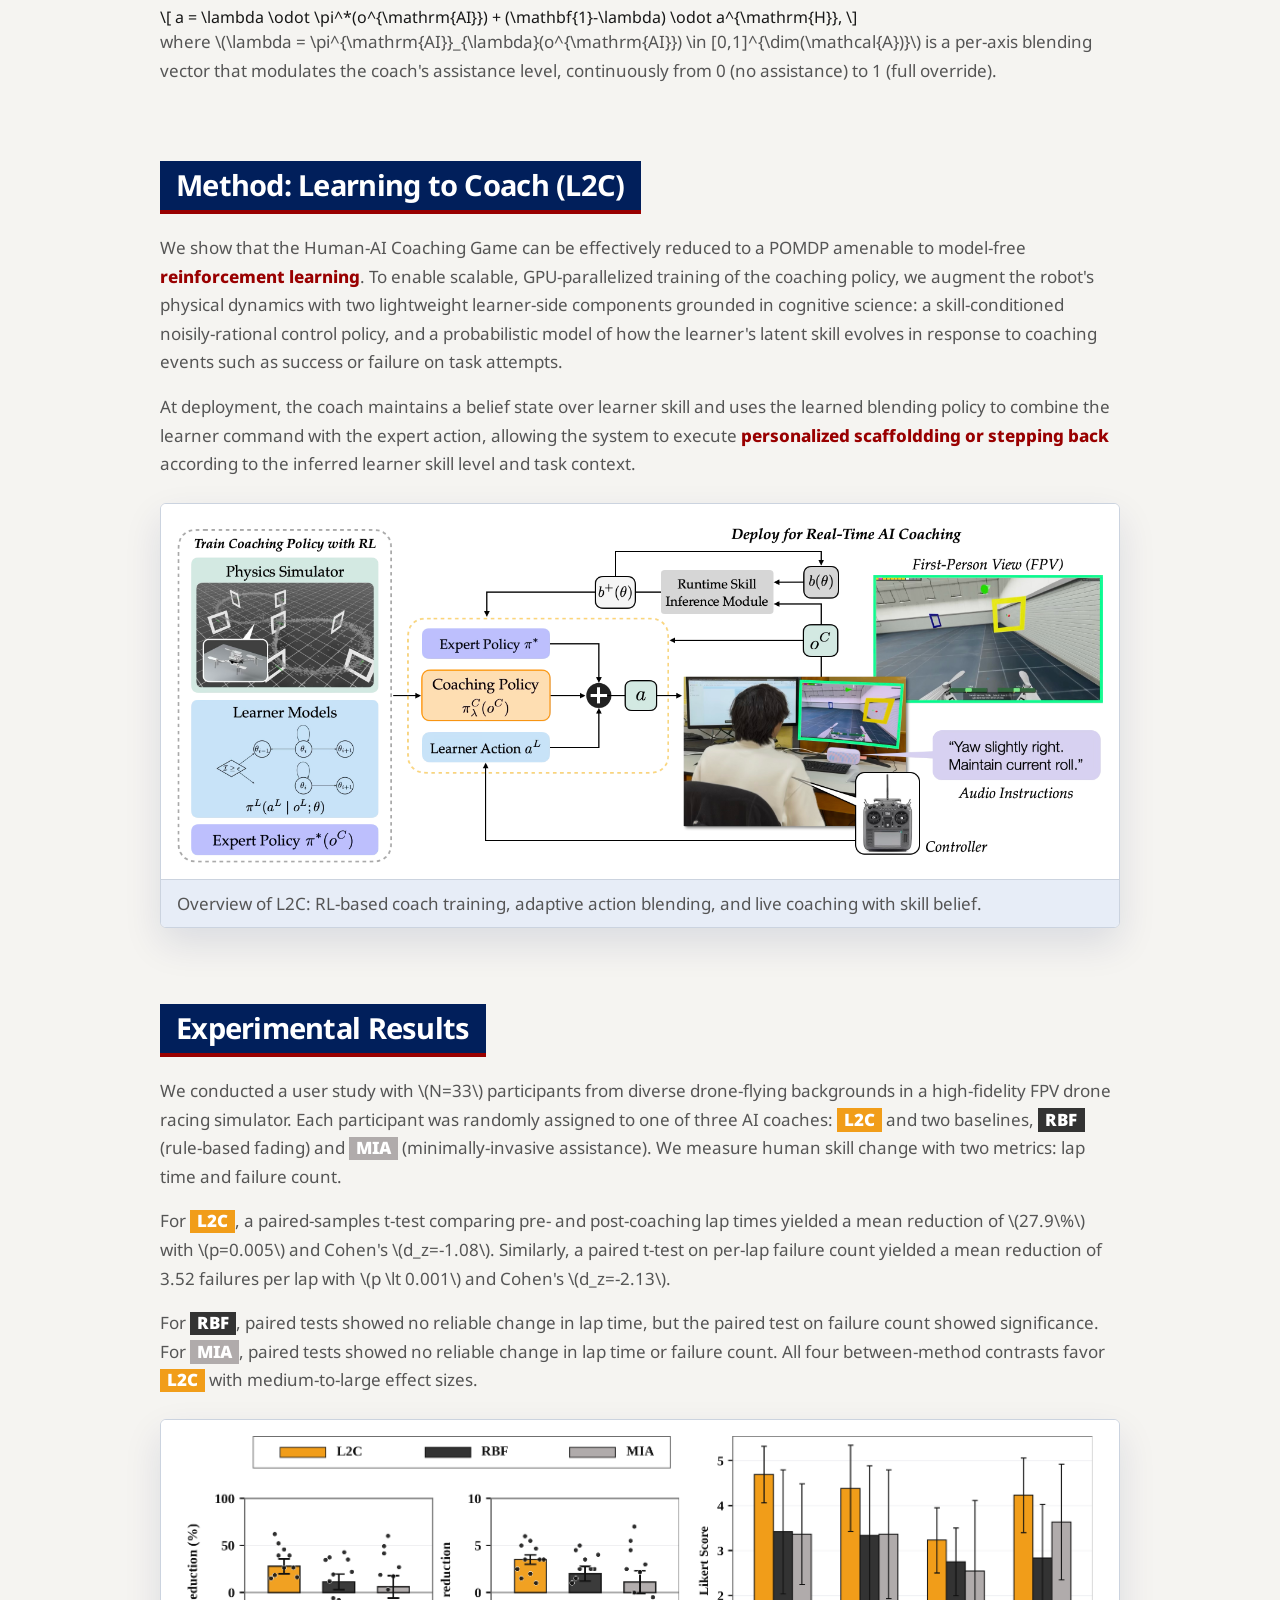
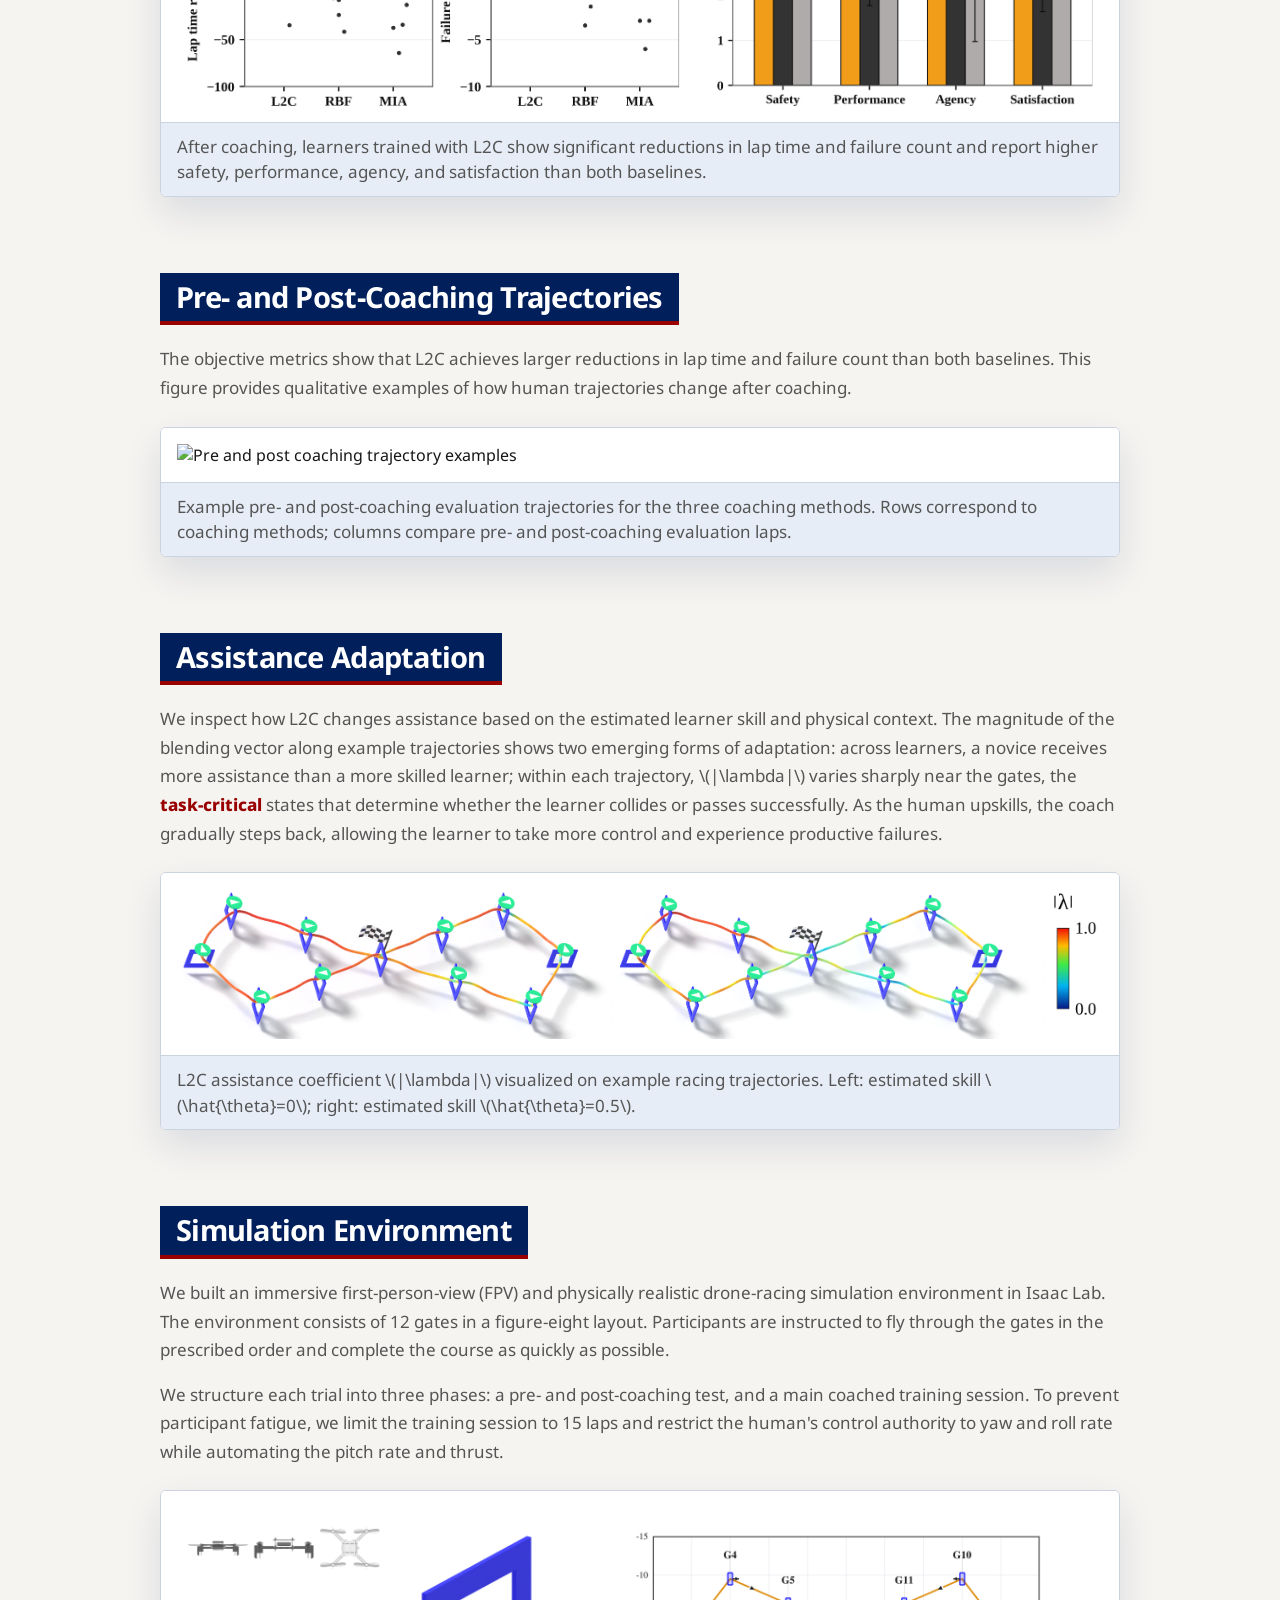
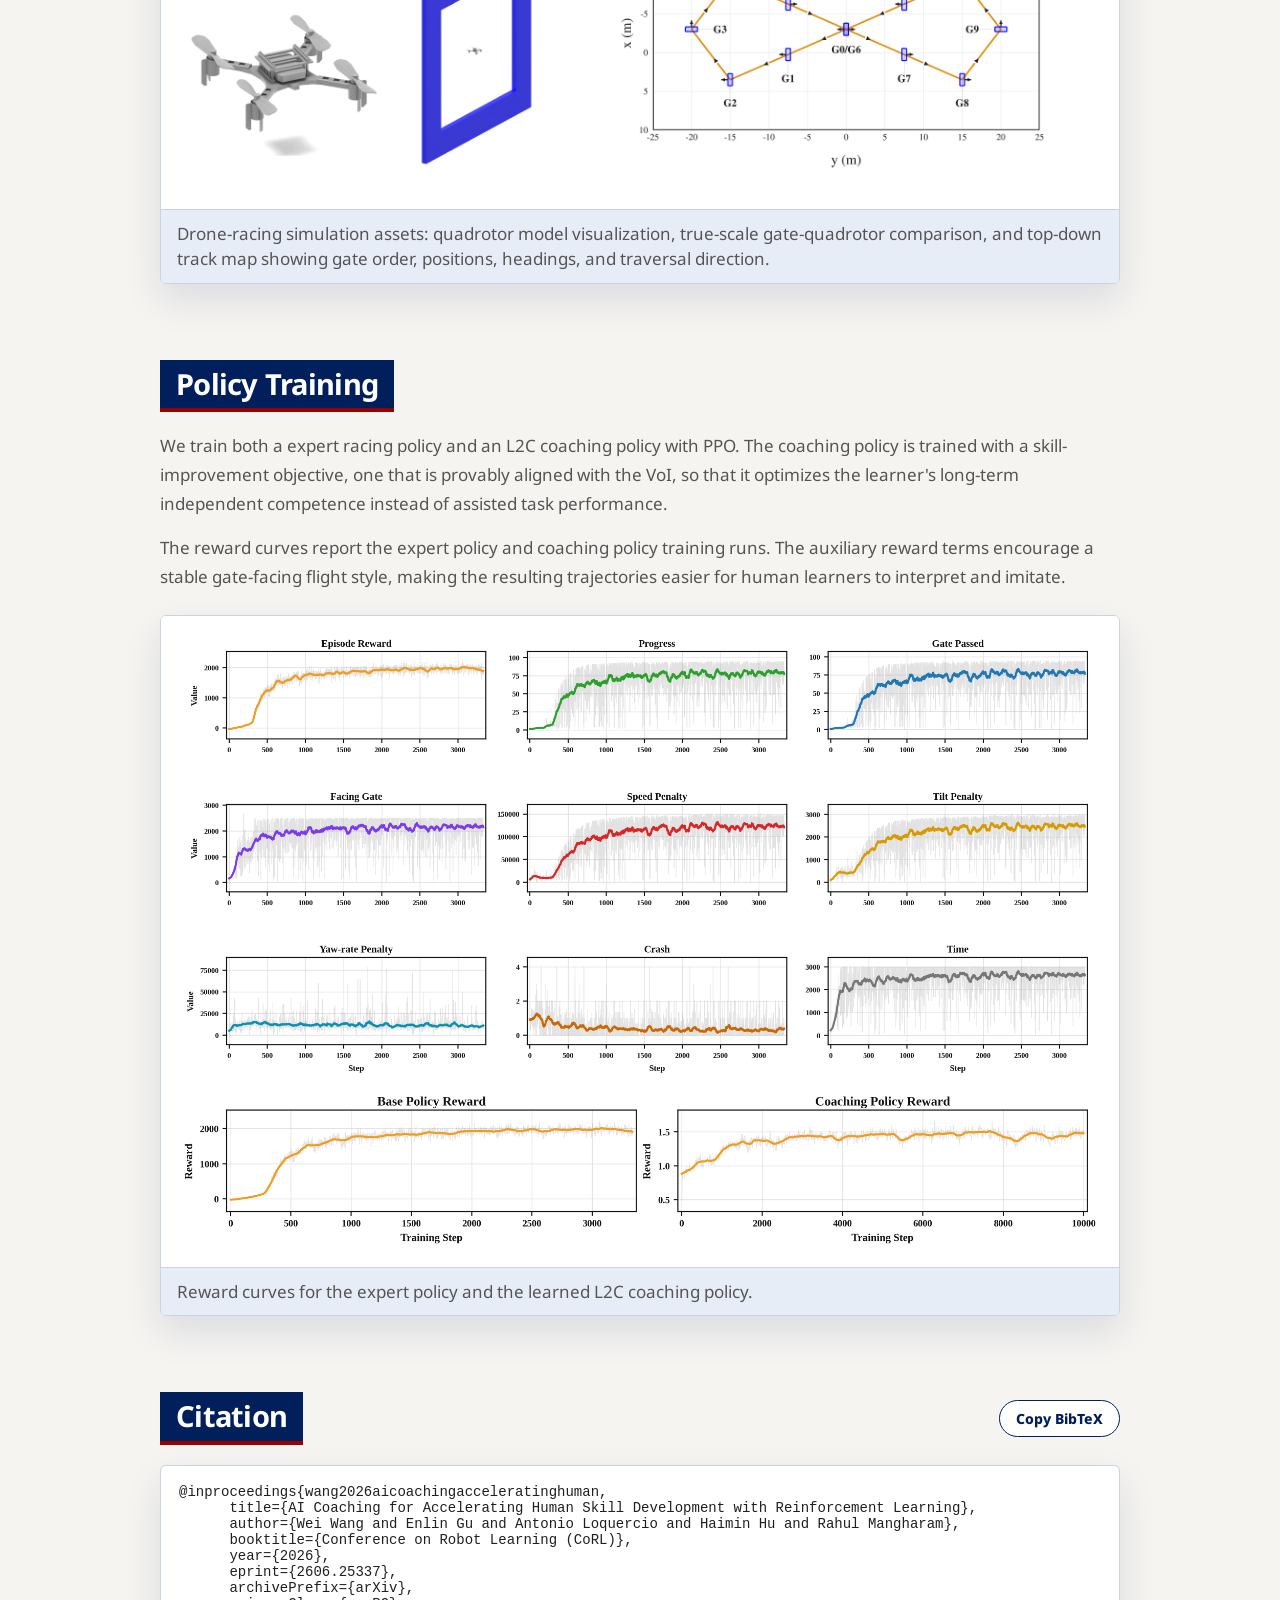
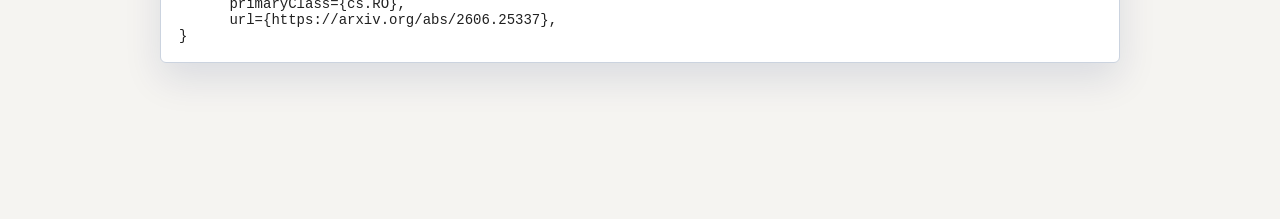
==== commit 6d344f34: "Present publication news as an unframed list" ====
--- a/index.html
+++ b/index.html
@@ -12,7 +12,7 @@
   <link
     href="https://fonts.googleapis.com/css2?family=Google+Sans:wght@400;500;700;900&family=Noto+Sans:wght@400;500;700;900&family=Castoro&display=swap"
     rel="stylesheet" />
-  <link rel="stylesheet" href="styles.css?v=20260925-news-visible" />
+  <link rel="stylesheet" href="styles.css?v=20260925-news-list" />
   <script>
     window.MathJax = {
       tex: {
@@ -98,11 +98,11 @@
         <p class="paper-link-row">
           <a href="https://arxiv.org/abs/2606.25337">Paper</a>
         </p>
-        <div class="publication-news" aria-label="News">
-          <h3>News</h3>
+        <section class="publication-news" aria-labelledby="news-title">
+          <h3 id="news-title">News</h3>
           <p><time datetime="2026-10">Oct 2026</time><span>Our paper was accepted to <a href="https://www.corl.org/">CoRL 2026</a> <img class="acceptance-icon" src="assets/celebration.svg" alt="🎉" />.</span></p>
           <p><time datetime="2026-09">Sep 2026</time><span>We present AI Coaching at IROS 2026 workshops (<a href="https://nocworkshop.github.io/2026-IROS/">NoC</a> <strong>(oral)</strong>, <a href="https://sites.google.com/bu.edu/hybridarchforautonomy/home">BLPC</a>, <a href="https://embodied-nesy.github.io/">ReS-AI</a>, <a href="https://physcollabot.github.io/">PhysCollaBot</a>, <a href="https://chuchuchen.net/robotworker-26/">Full-Shift</a>).</span></p>
-        </div>
+        </section>
       </div>
 
       <p class="lead">
--- a/styles.css
+++ b/styles.css
@@ -390,10 +390,7 @@
 
 .publication-news {
   max-width: 860px;
-  margin: 26px auto 0;
-  border-left: 4px solid var(--penn-red);
-  padding: 5px 18px;
-  background: var(--penn-red-soft);
+  margin: 34px auto 0;
   color: var(--ink);
   font-family: var(--font-heading);
   font-size: 16px;
@@ -402,24 +399,24 @@
 }
 
 .publication-news h3 {
-  margin: 0;
-  padding: 10px 0 2px;
-  color: var(--penn-red);
-  font-size: 15px;
+  margin: 0 0 6px;
+  color: var(--penn-blue);
+  font-size: 17px;
   font-weight: 800;
   line-height: 1.3;
 }
 
 .publication-news p {
   display: grid;
-  grid-template-columns: 90px minmax(0, 1fr);
-  gap: 12px;
+  grid-template-columns: 92px minmax(0, 1fr);
+  gap: 18px;
   margin: 0;
-  padding: 9px 0;
-}
-
-.publication-news p + p {
-  border-top: 1px solid rgba(153, 0, 0, 0.18);
+  border-top: 1px solid var(--line);
+  padding: 13px 0;
+}
+
+.publication-news p:last-child {
+  border-bottom: 1px solid var(--line);
 }
 
 .publication-news time,
@@ -686,6 +683,19 @@
     padding: 22px;
   }
 
+  .publication-news {
+    width: calc(100% - 32px);
+  }
+
+  .publication-news p {
+    display: block;
+  }
+
+  .publication-news time {
+    display: block;
+    margin-bottom: 4px;
+  }
+
   .lead {
     padding: 16px;
     font-size: 17px;
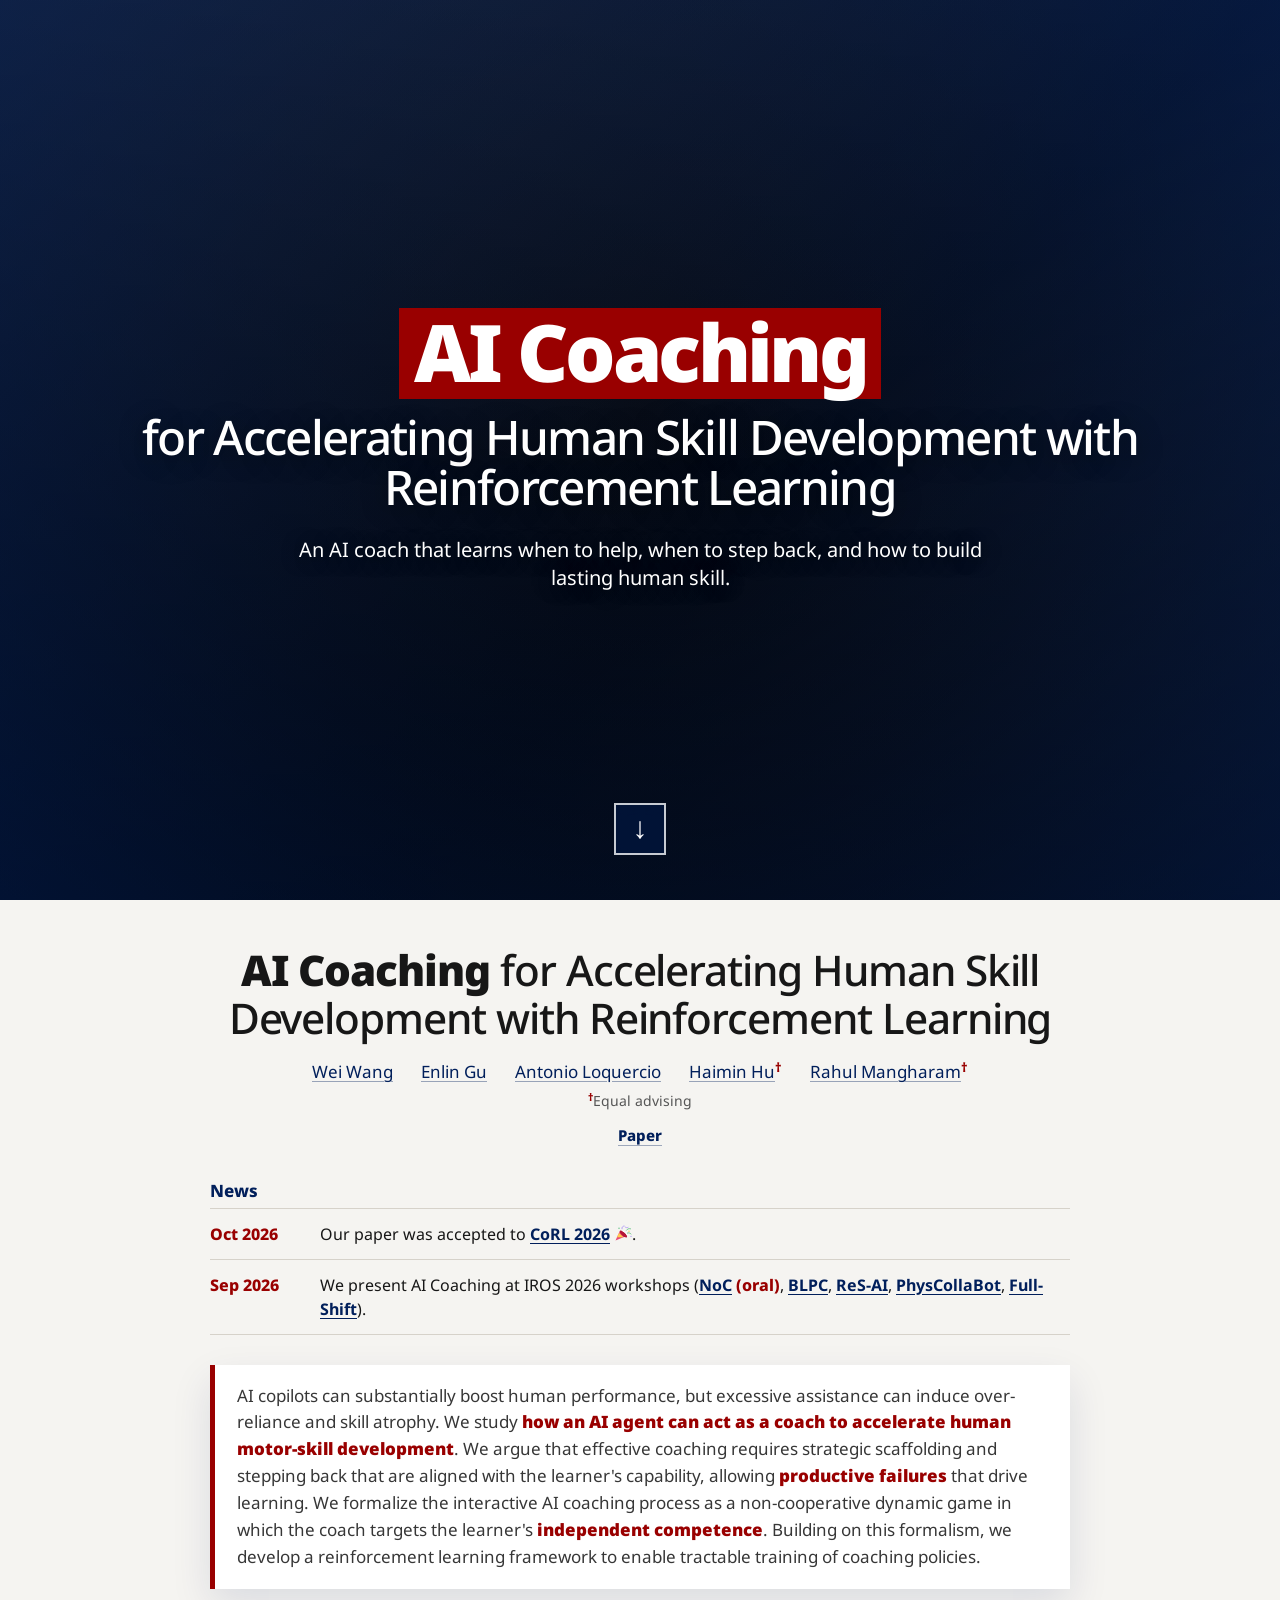
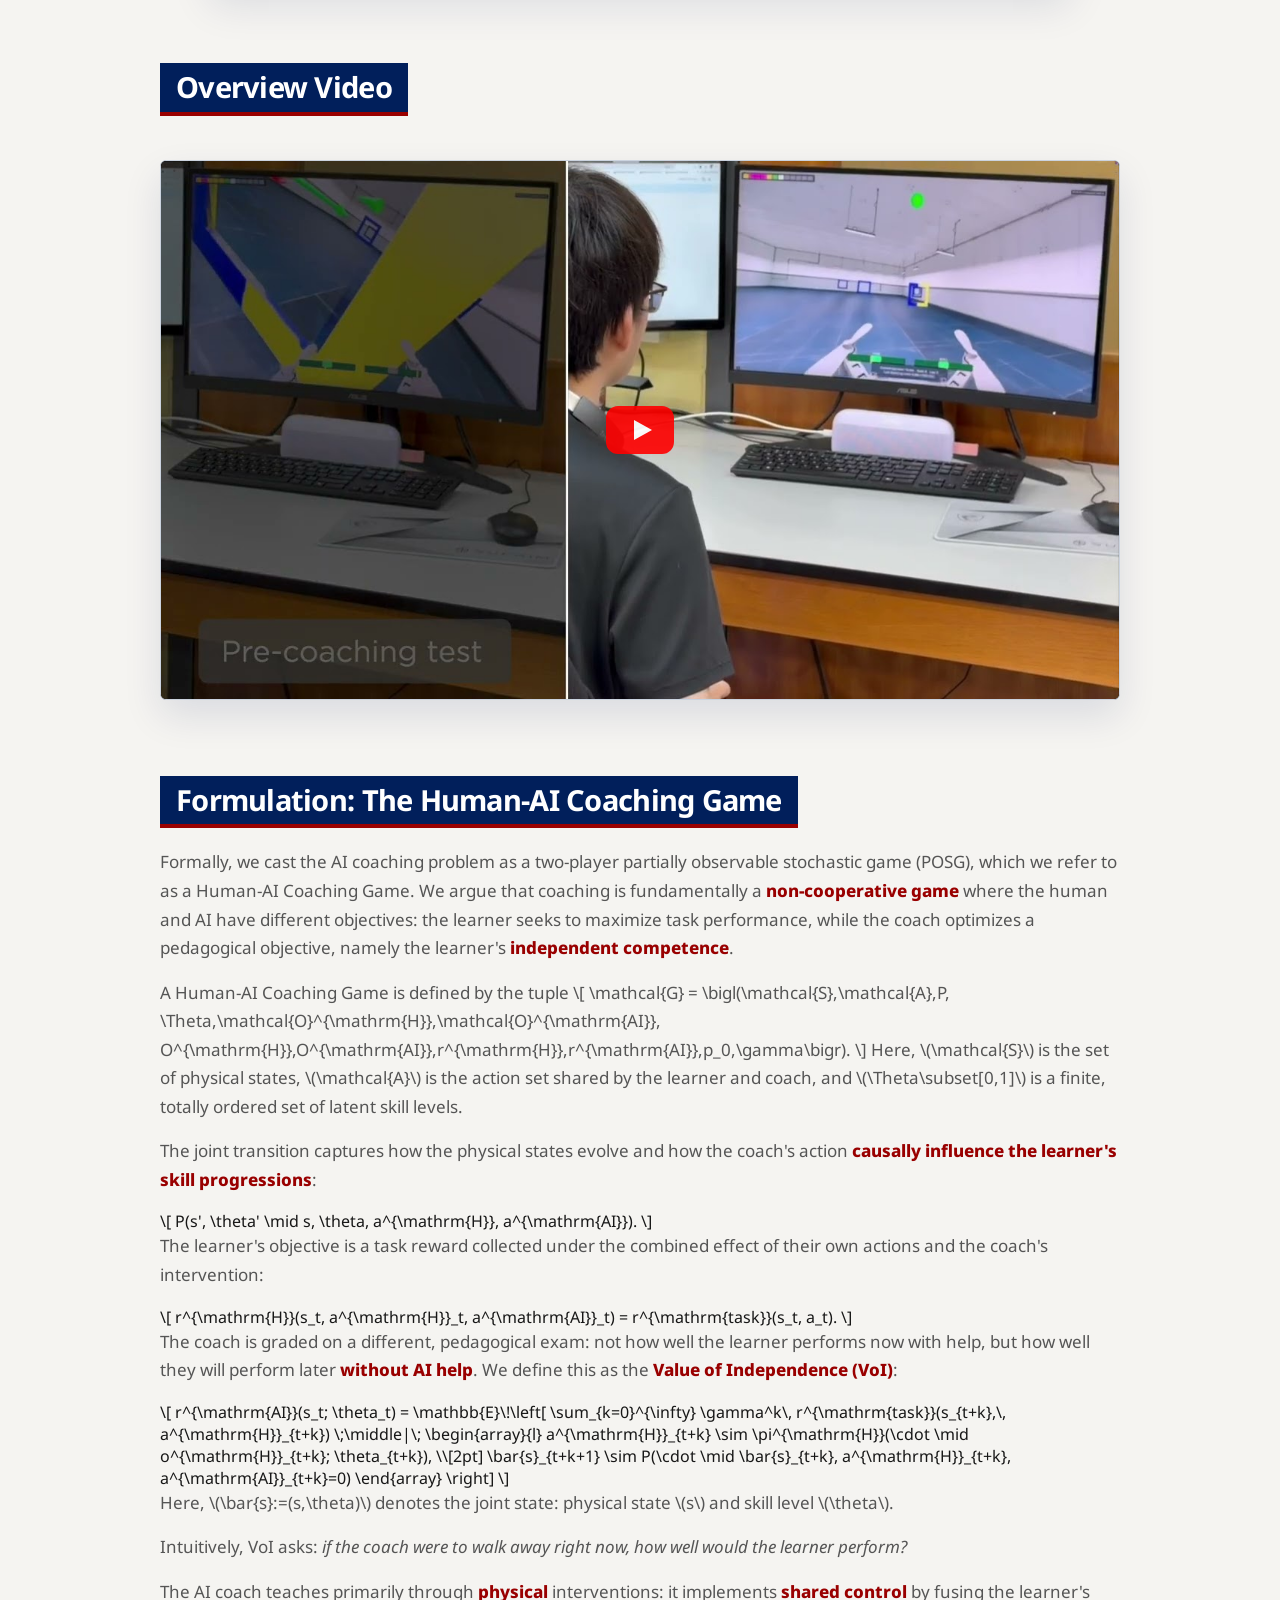
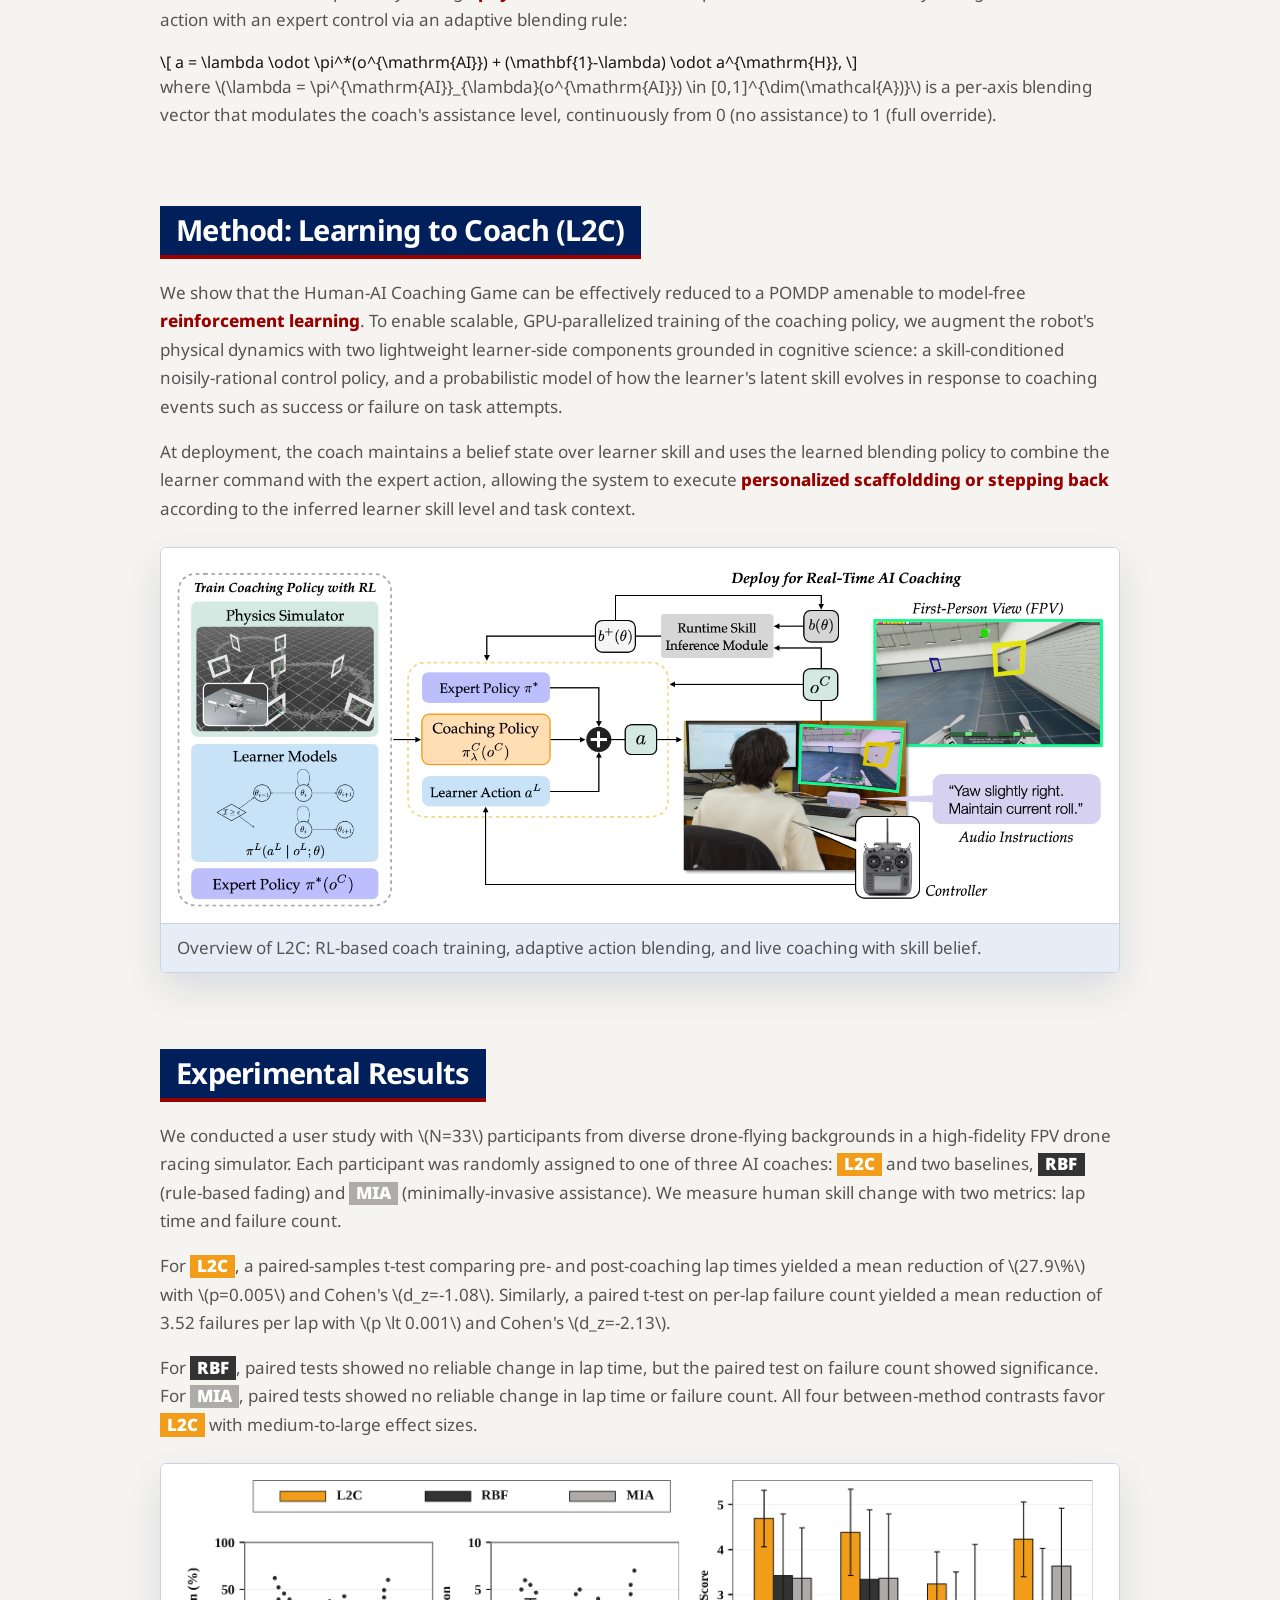
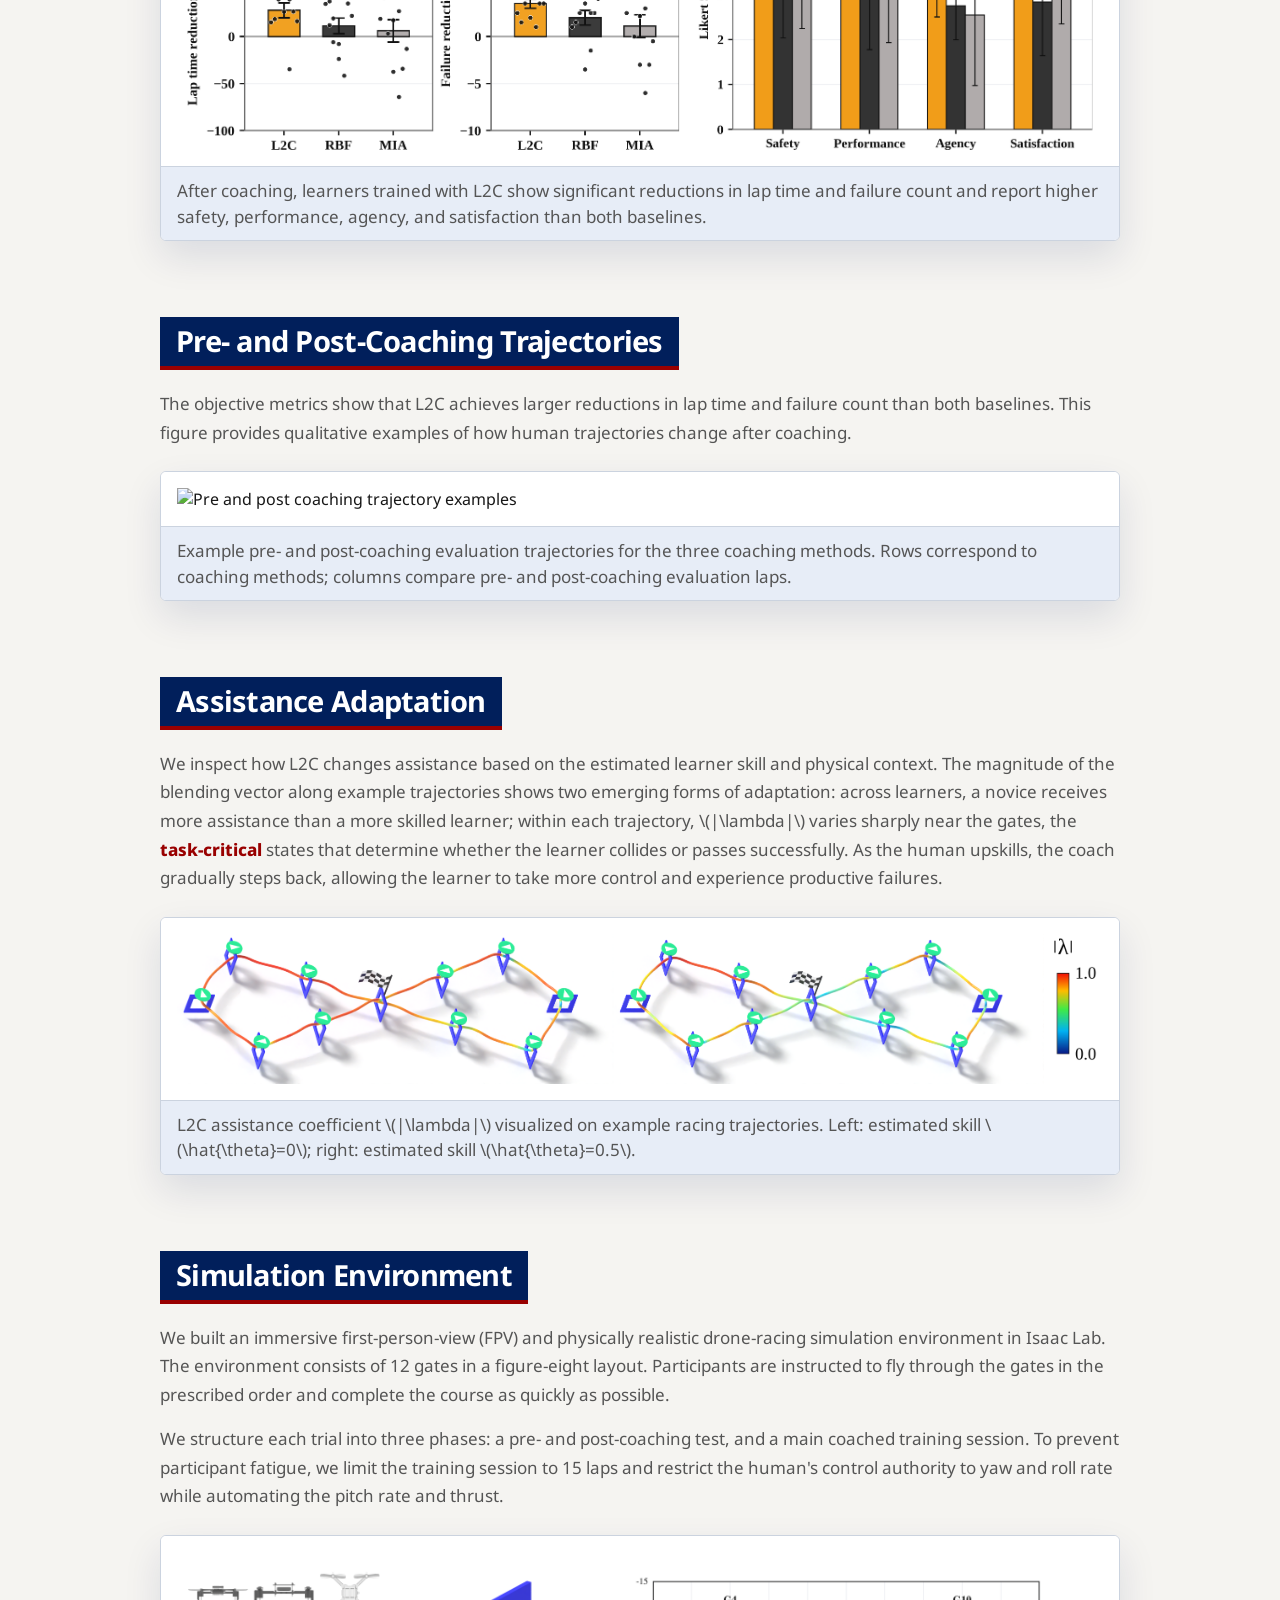
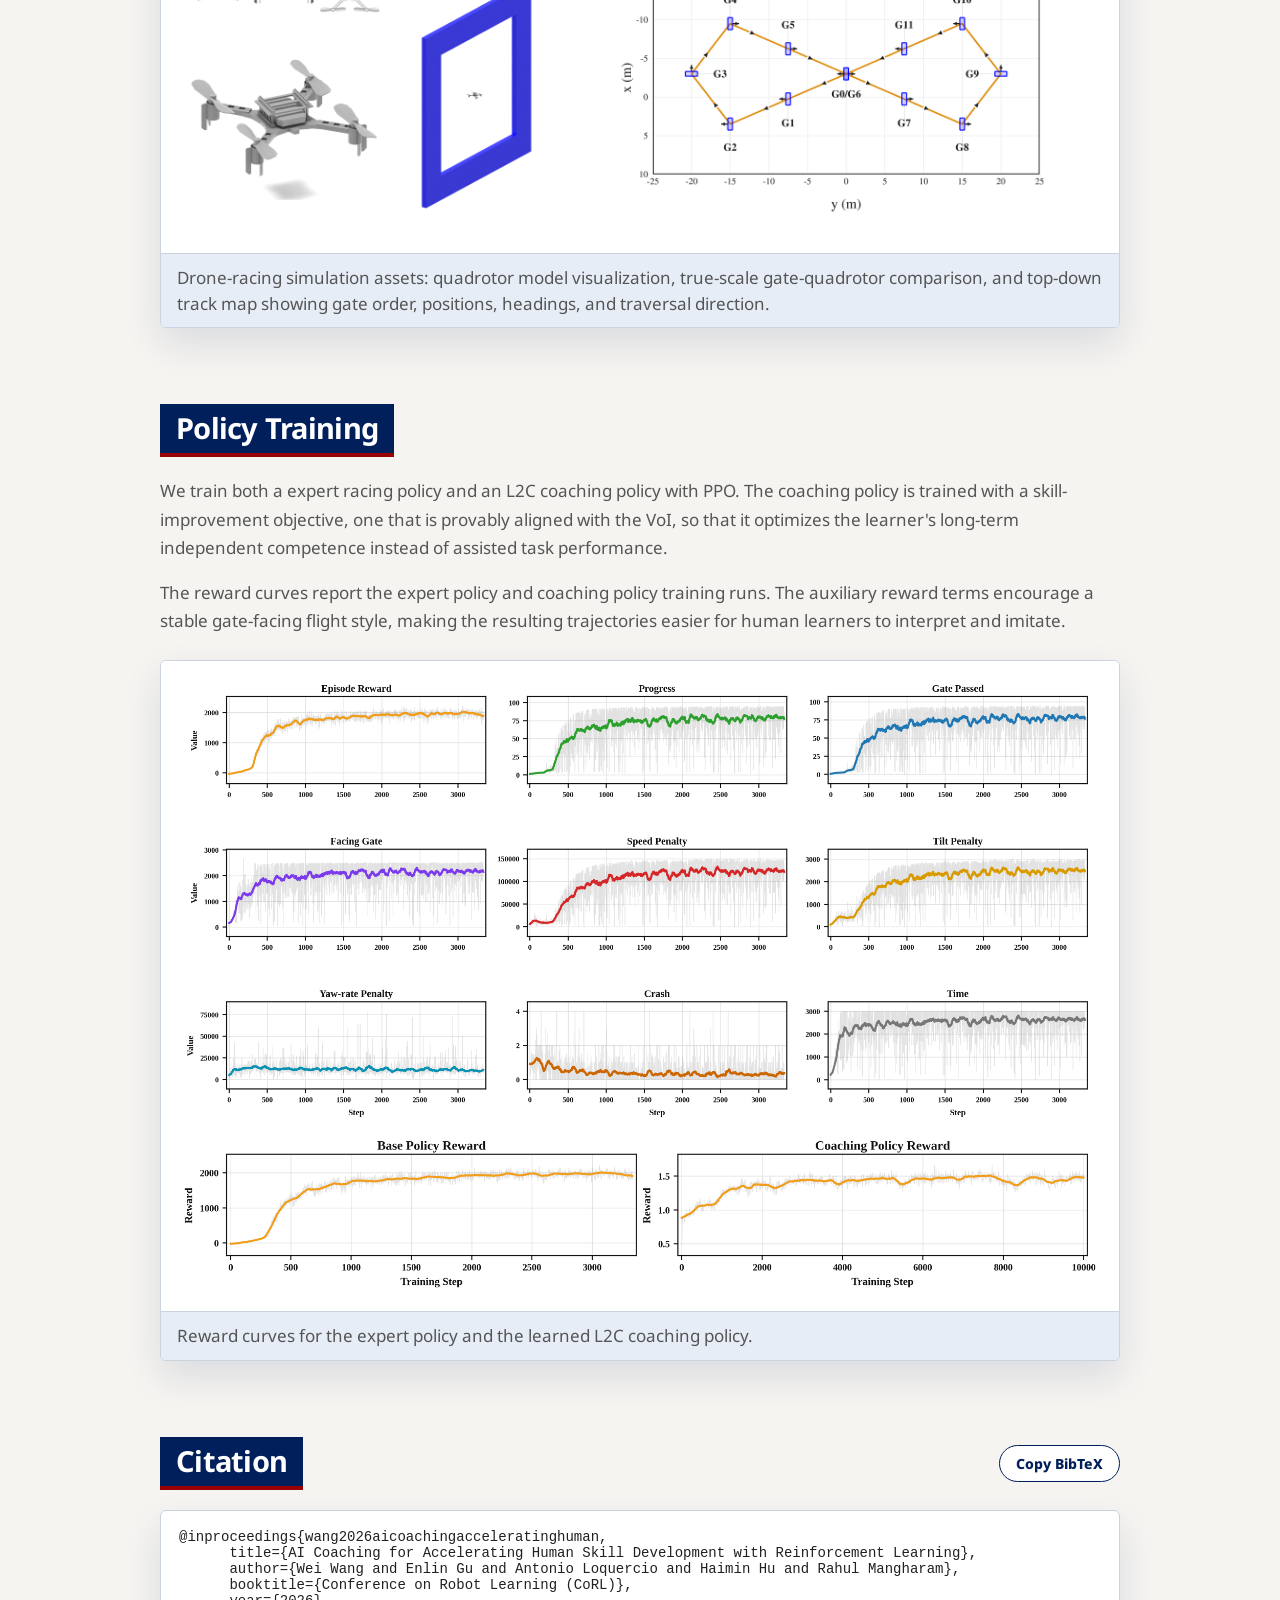
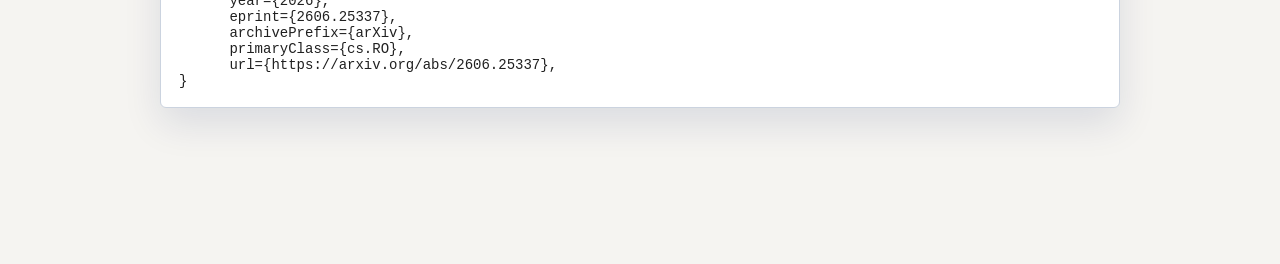
==== commit e12a9540: "Fix joint-state notation in VoI formulation" ====
--- a/index.html
+++ b/index.html
@@ -29,7 +29,7 @@
           policy: "\\pi",
           obsh: "o^{\\mathrm{H}}",
           obsr: "o^{\\mathrm{AI}}",
-          jstate: "\\mathbf{j}",
+          jstate: "\\bar{s}",
           discount: "\\gamma",
           expectation: "\\mathbb{E}",
           valfunc: "V",
@@ -191,11 +191,14 @@
       \;\middle|\;
       \begin{array}{l}
       a^{\mathrm{H}}_{t+k} \sim \pi^{\mathrm{H}}(\cdot \mid o^{\mathrm{H}}_{t+k}; \theta_{t+k}), \\[2pt]
-      j_{t+k+1} \sim P(\cdot \mid j_{t+k},
+      \bar{s}_{t+k+1} \sim P(\cdot \mid \bar{s}_{t+k},
       a^{\mathrm{H}}_{t+k}, a^{\mathrm{AI}}_{t+k}=0)
       \end{array}
       \right]
       \]
+      <p>
+        Here, \(\bar{s}:=(s,\theta)\) denotes the joint state: physical state \(s\) and skill level \(\theta\).
+      </p>
       <p>
         Intuitively, VoI asks: <em>if the coach were to walk away right now, how well would the learner perform?</em>
       </p>
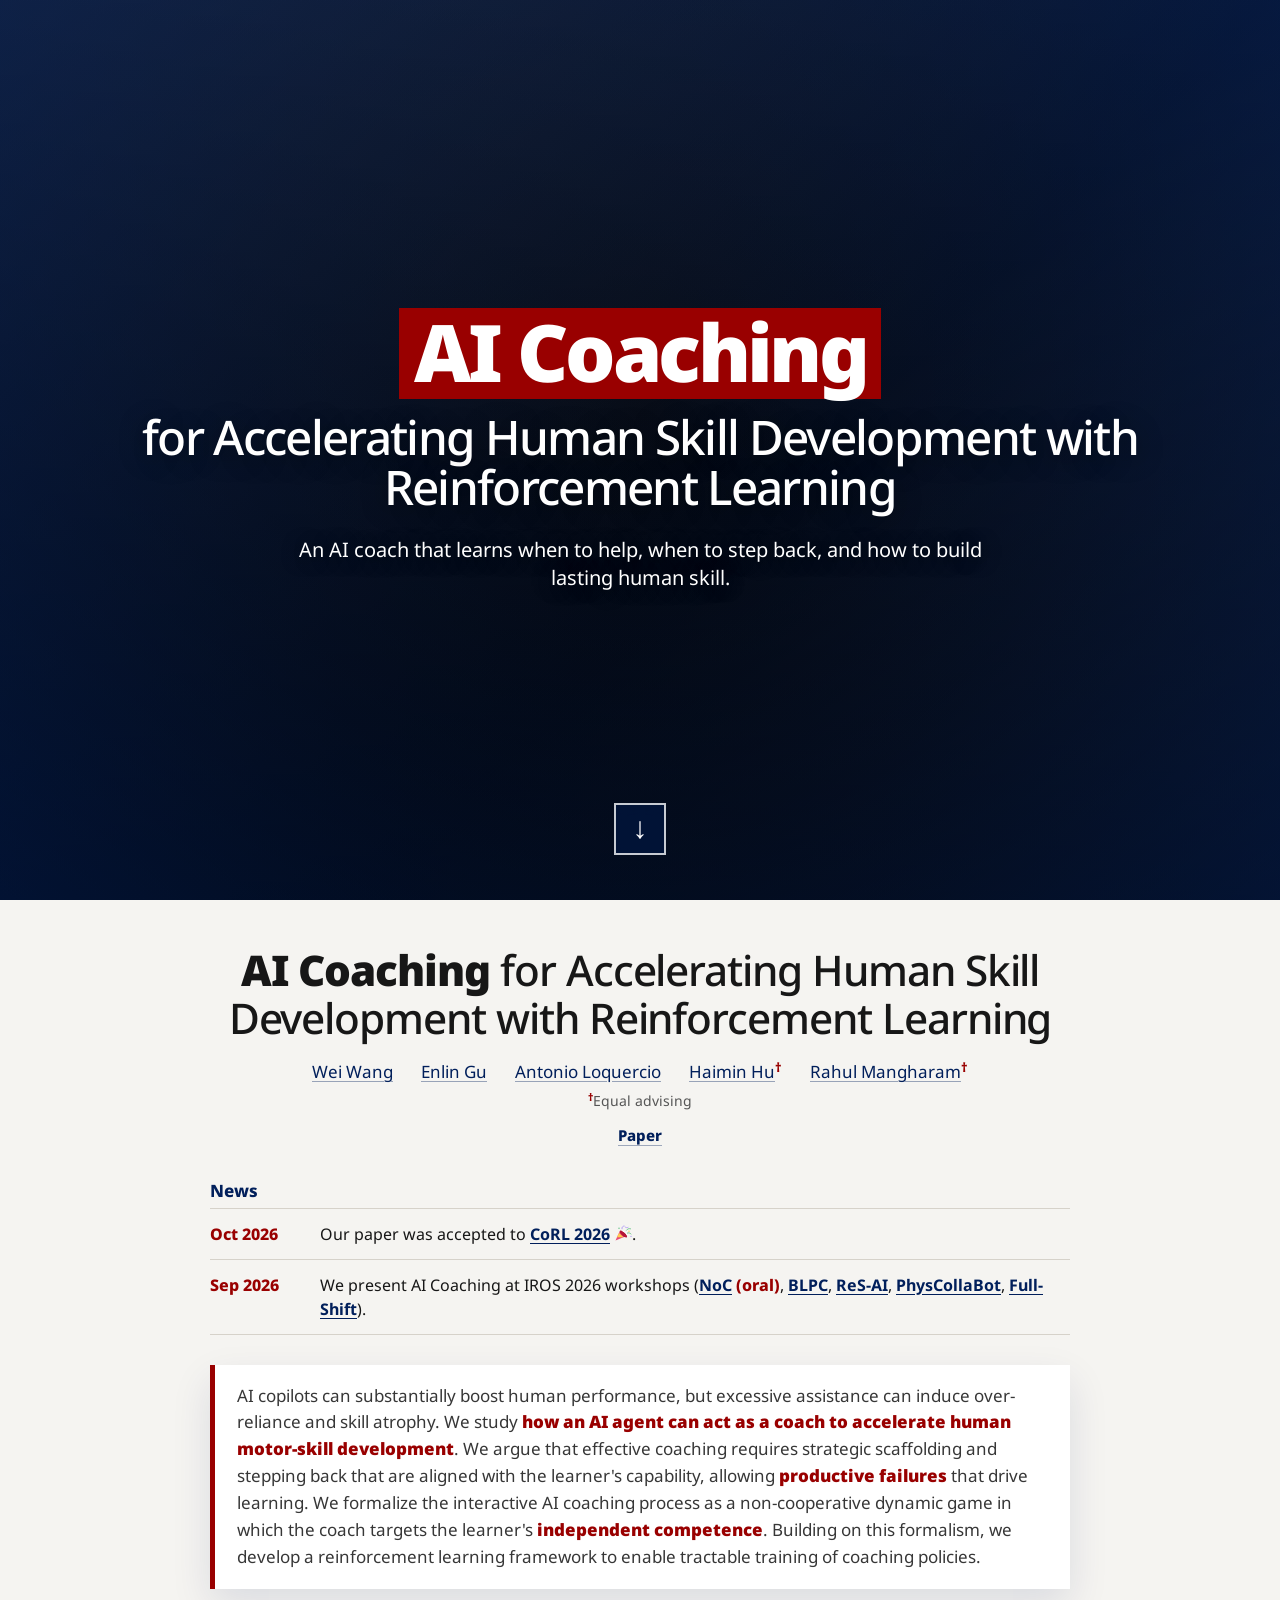
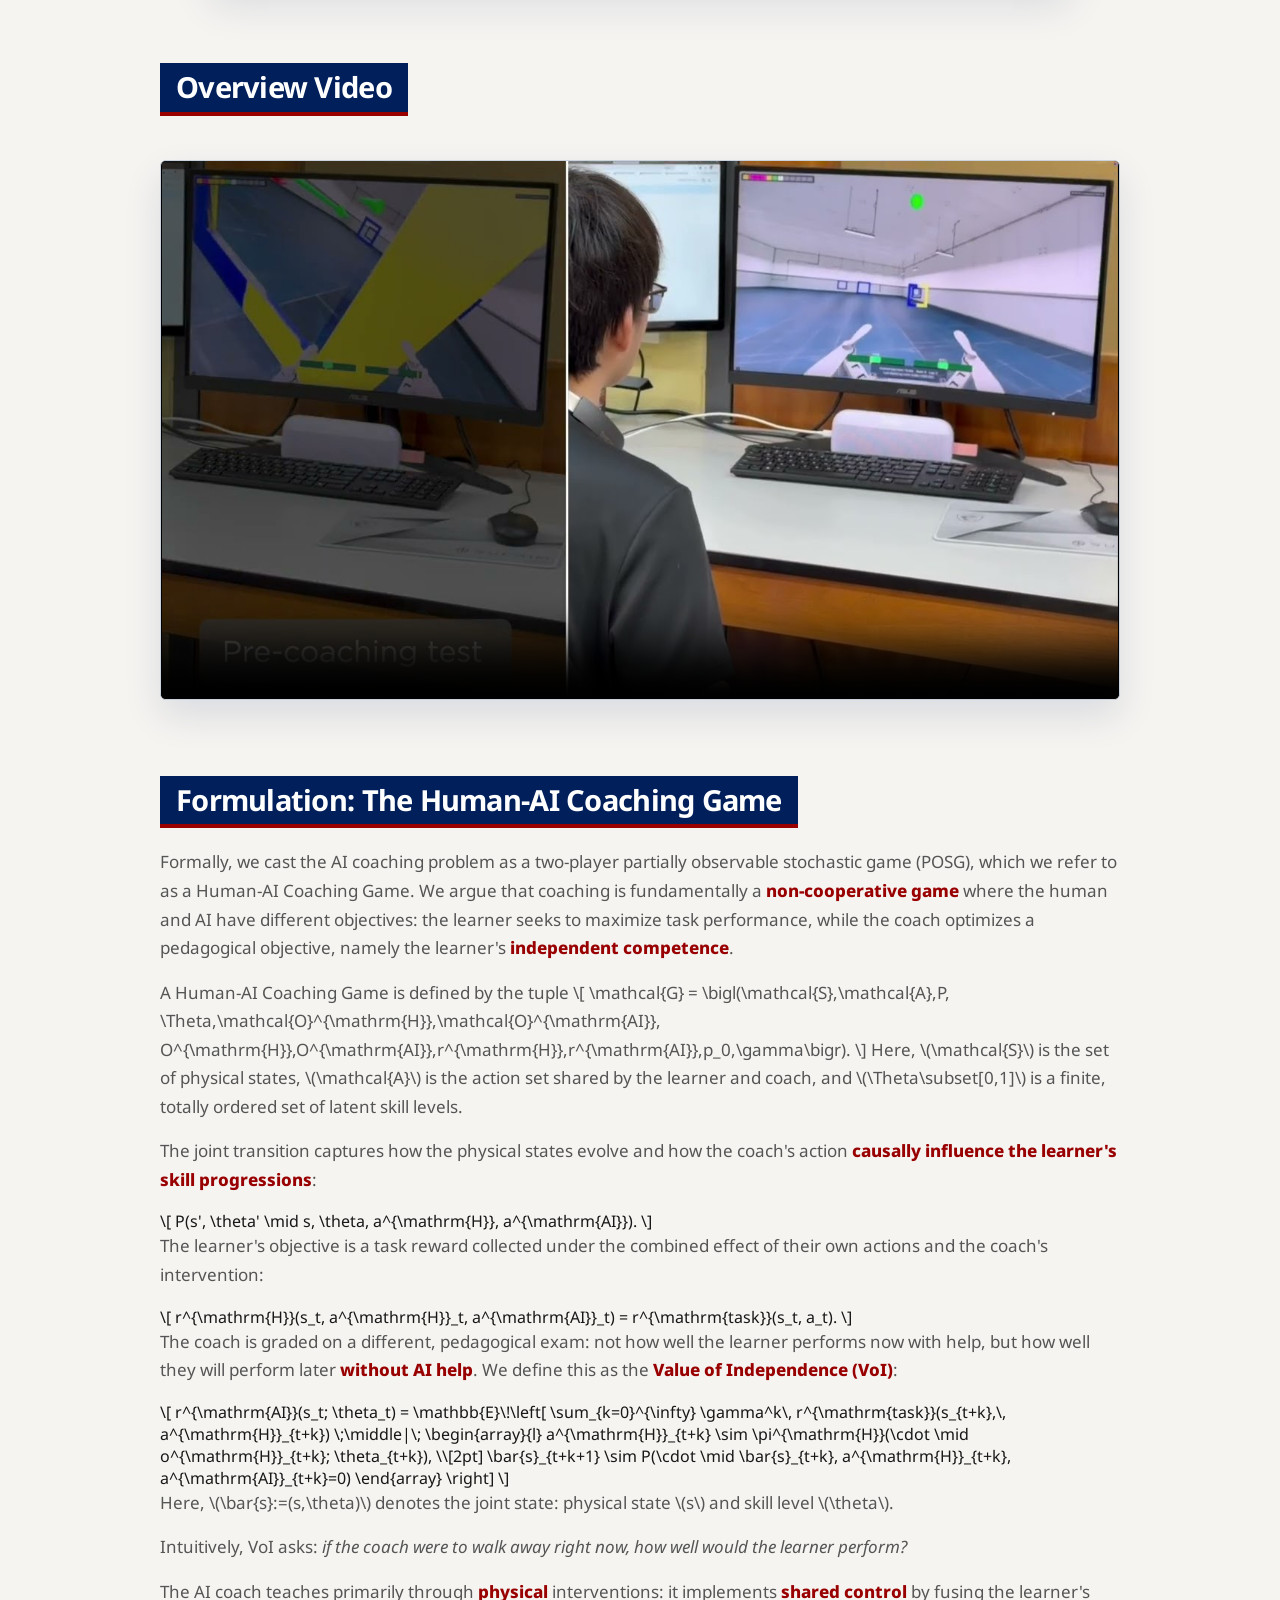
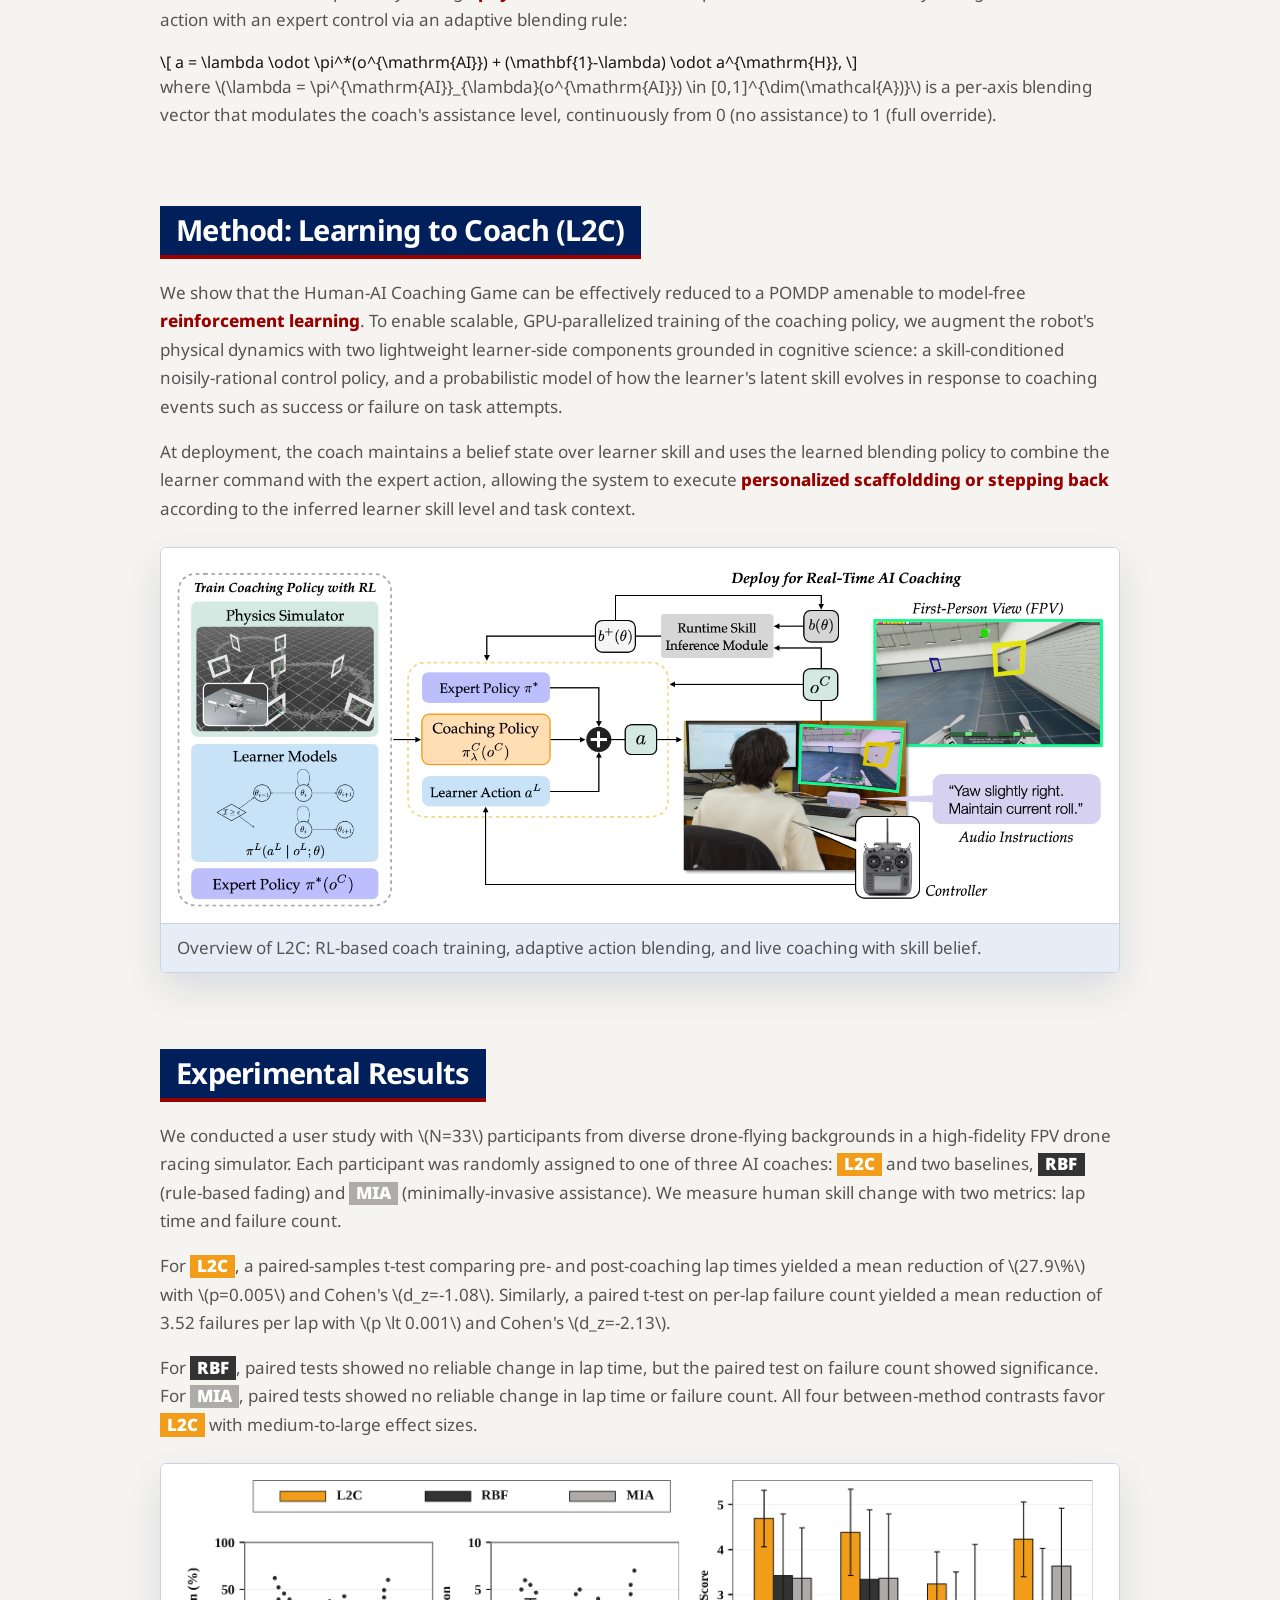
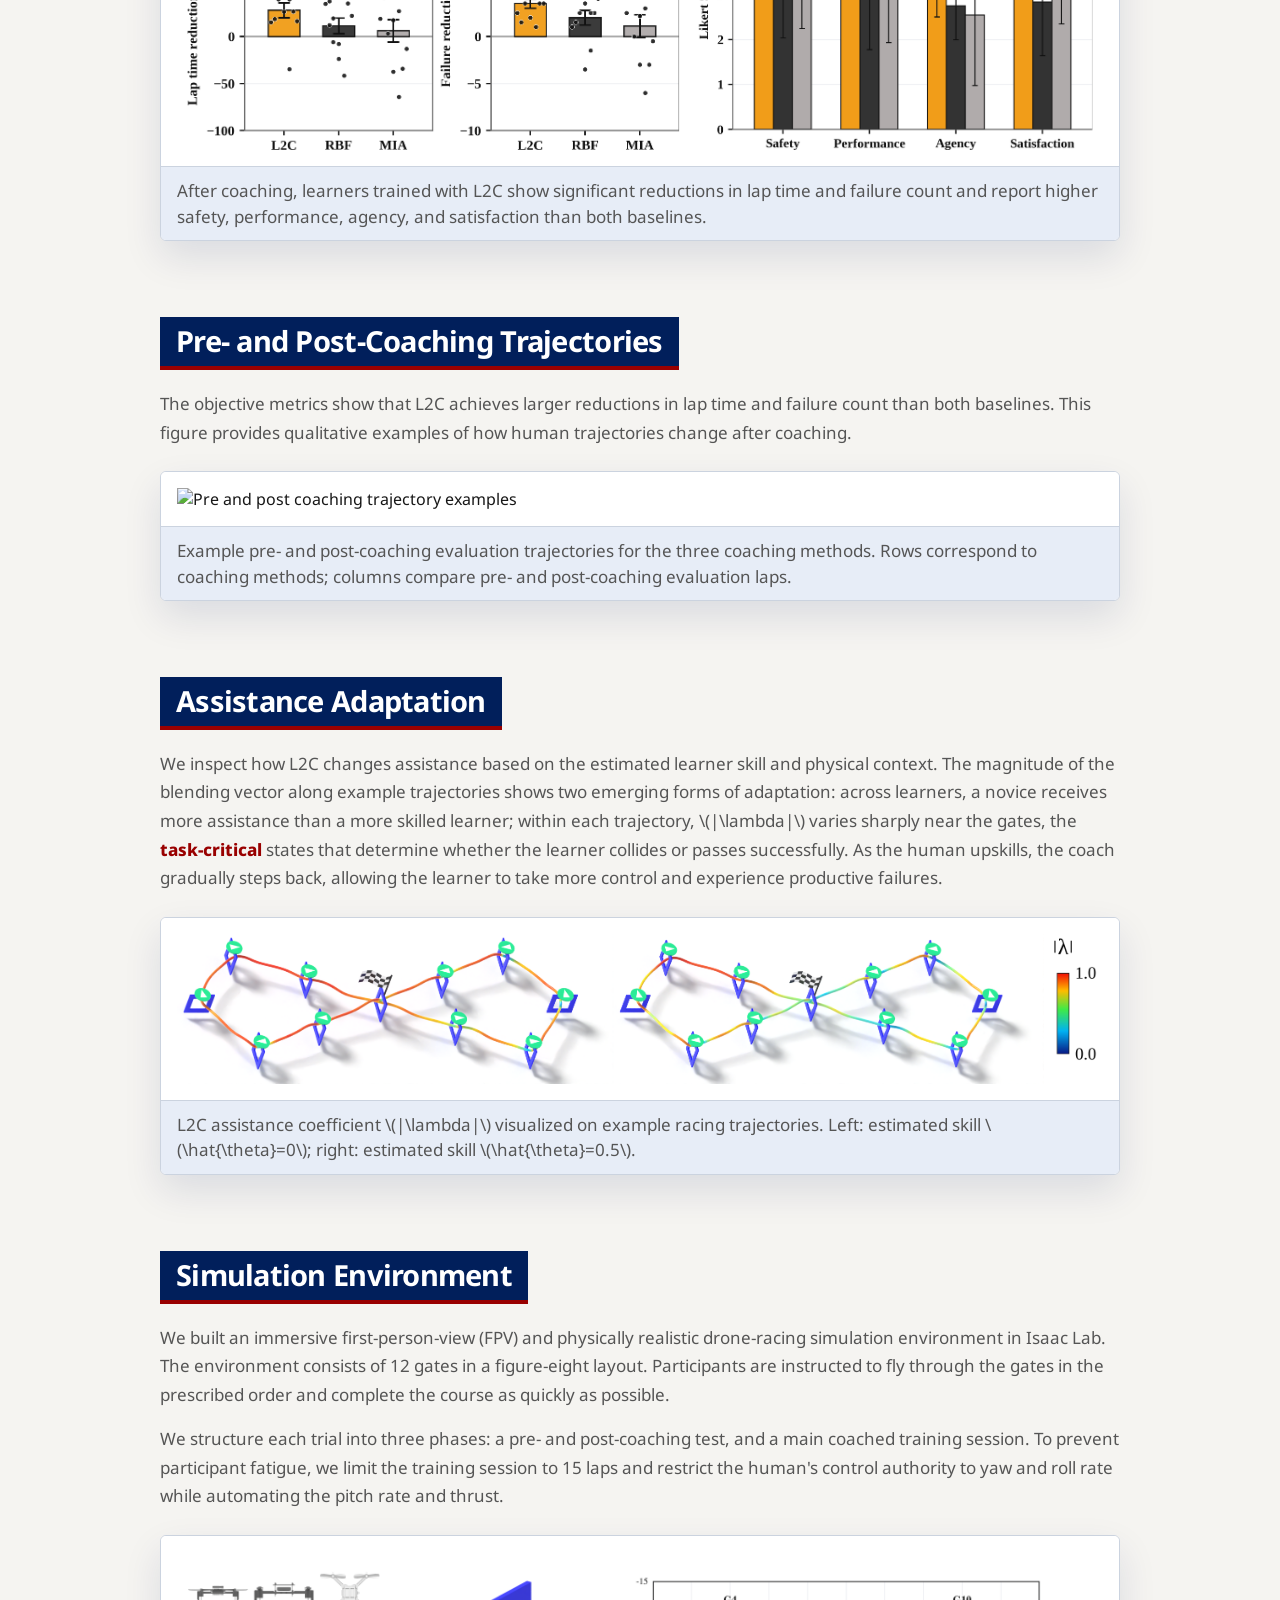
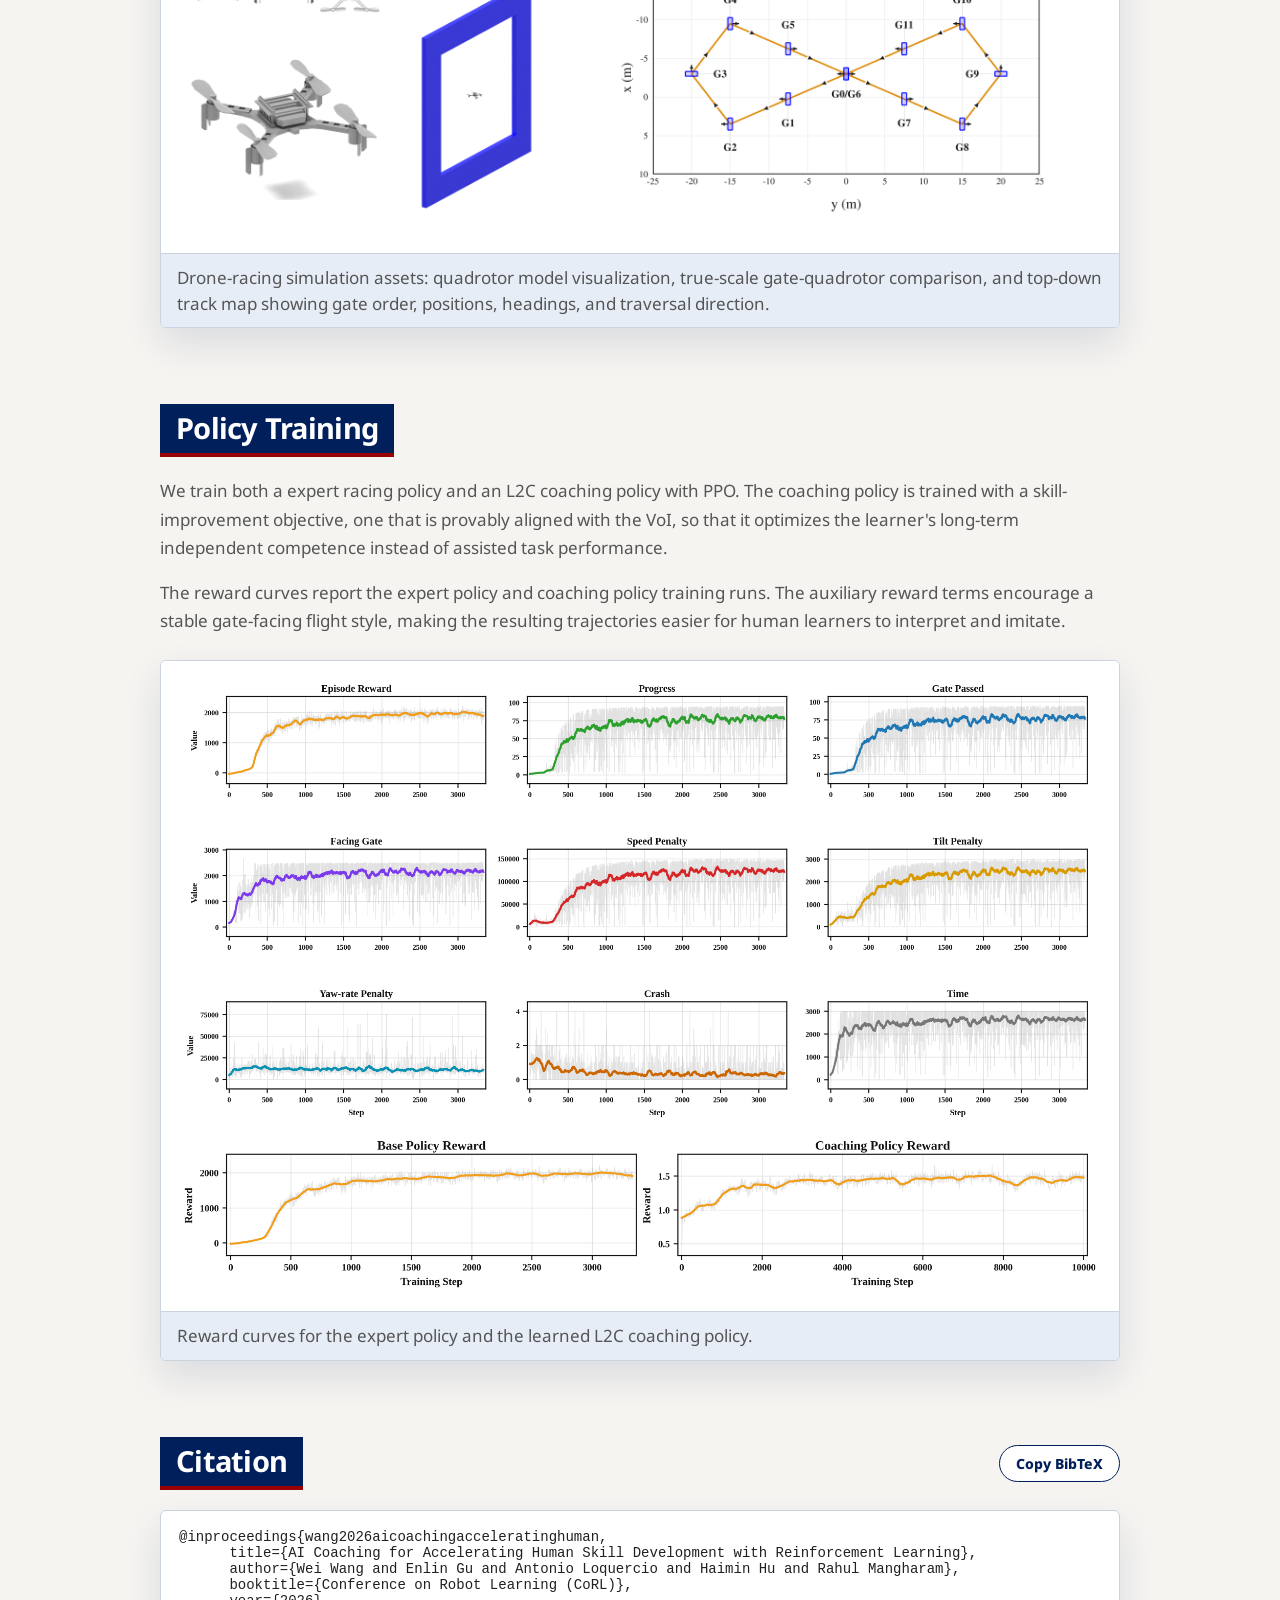
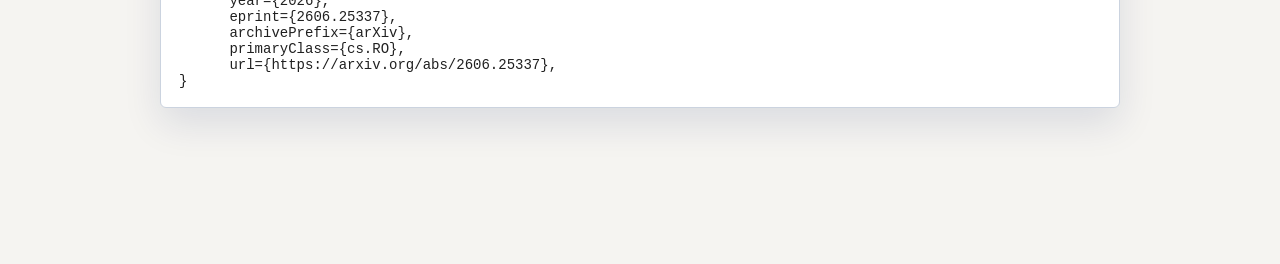
==== commit 96794e93: "Serve AI Coaching videos from Cloudflare R2" ====
--- a/index.html
+++ b/index.html
@@ -12,7 +12,7 @@
   <link
     href="https://fonts.googleapis.com/css2?family=Google+Sans:wght@400;500;700;900&family=Noto+Sans:wght@400;500;700;900&family=Castoro&display=swap"
     rel="stylesheet" />
-  <link rel="stylesheet" href="styles.css?v=20260925-news-list" />
+  <link rel="stylesheet" href="styles.css?v=20261026-cloudflare-video" />
   <script>
     window.MathJax = {
       tex: {
@@ -70,7 +70,7 @@
     <section id="overview" class="hero">
       <div class="video-placeholder" aria-label="Project video">
         <video autoplay muted playsinline loop preload="metadata" aria-label="AI Coaching intro video">
-          <source src="assets/aic_intro_new.mp4" type="video/mp4" />
+          <source src="https://pub-33ab648a62794a59a34293b3fe2bd3cd.r2.dev/research/ai-coaching/aic_intro_new.mp4" type="video/mp4" />
         </video>
         <div class="video-overlay">
           <h1 id="main-title">
@@ -131,9 +131,11 @@
         <!-- This presentation gives a high-level walkthrough of the paper: motivation, formulation, method, and user-study
         results. -->
       </p>
-      <div class="youtube-embed" data-ytid="lpH-NsCTIWs">
-        <img class="yt-thumb" src="assets/yt_thumb.jpg" alt="AI Coaching Presentation thumbnail" />
-        <button class="yt-play" aria-label="Play AI Coaching presentation video"></button>
+      <div class="presentation-video">
+        <video controls playsinline preload="metadata" poster="assets/yt_thumb.jpg" aria-label="AI Coaching paper overview video">
+          <source src="https://pub-33ab648a62794a59a34293b3fe2bd3cd.r2.dev/research/ai-coaching/AIC_CoRL_3min.mp4" type="video/mp4" />
+          Your browser does not support embedded video. <a href="https://pub-33ab648a62794a59a34293b3fe2bd3cd.r2.dev/research/ai-coaching/AIC_CoRL_3min.mp4">Watch the overview video.</a>
+        </video>
       </div>
     </section>
 
@@ -370,7 +372,7 @@
 }</code></pre>
     </section>
   </main>
-  <script src="toc.js?v=20260605-buttons"></script>
+  <script src="toc.js?v=20261026-cloudflare-video"></script>
 </body>
 
 </html>
--- a/styles.css
+++ b/styles.css
@@ -589,7 +589,7 @@
   line-height: 1.5;
 }
 
-.youtube-embed {
+.presentation-video {
   position: relative;
   overflow: hidden;
   width: 100%;
@@ -601,50 +601,12 @@
   aspect-ratio: 16 / 9;
 }
 
-.youtube-embed iframe {
-  position: absolute;
-  inset: 0;
+.presentation-video video {
+  display: block;
   width: 100%;
   height: 100%;
   border: 0;
-}
-
-.yt-thumb {
-  position: absolute;
-  inset: 0;
-  width: 100%;
-  height: 100%;
-  object-fit: cover;
-}
-
-.yt-play {
-  position: absolute;
-  top: 50%;
-  left: 50%;
-  transform: translate(-50%, -50%);
-  width: 68px;
-  height: 48px;
-  border: none;
-  border-radius: 12px;
-  background: #ff0000;
-  cursor: pointer;
-  opacity: 0.9;
-  transition: opacity 0.15s ease;
-}
-
-.yt-play::after {
-  content: "";
-  position: absolute;
-  top: 50%;
-  left: 55%;
-  transform: translate(-50%, -50%);
-  border-style: solid;
-  border-width: 10px 0 10px 18px;
-  border-color: transparent transparent transparent #ffffff;
-}
-
-.yt-play:hover {
-  opacity: 1;
+  object-fit: contain;
 }
 
 pre {
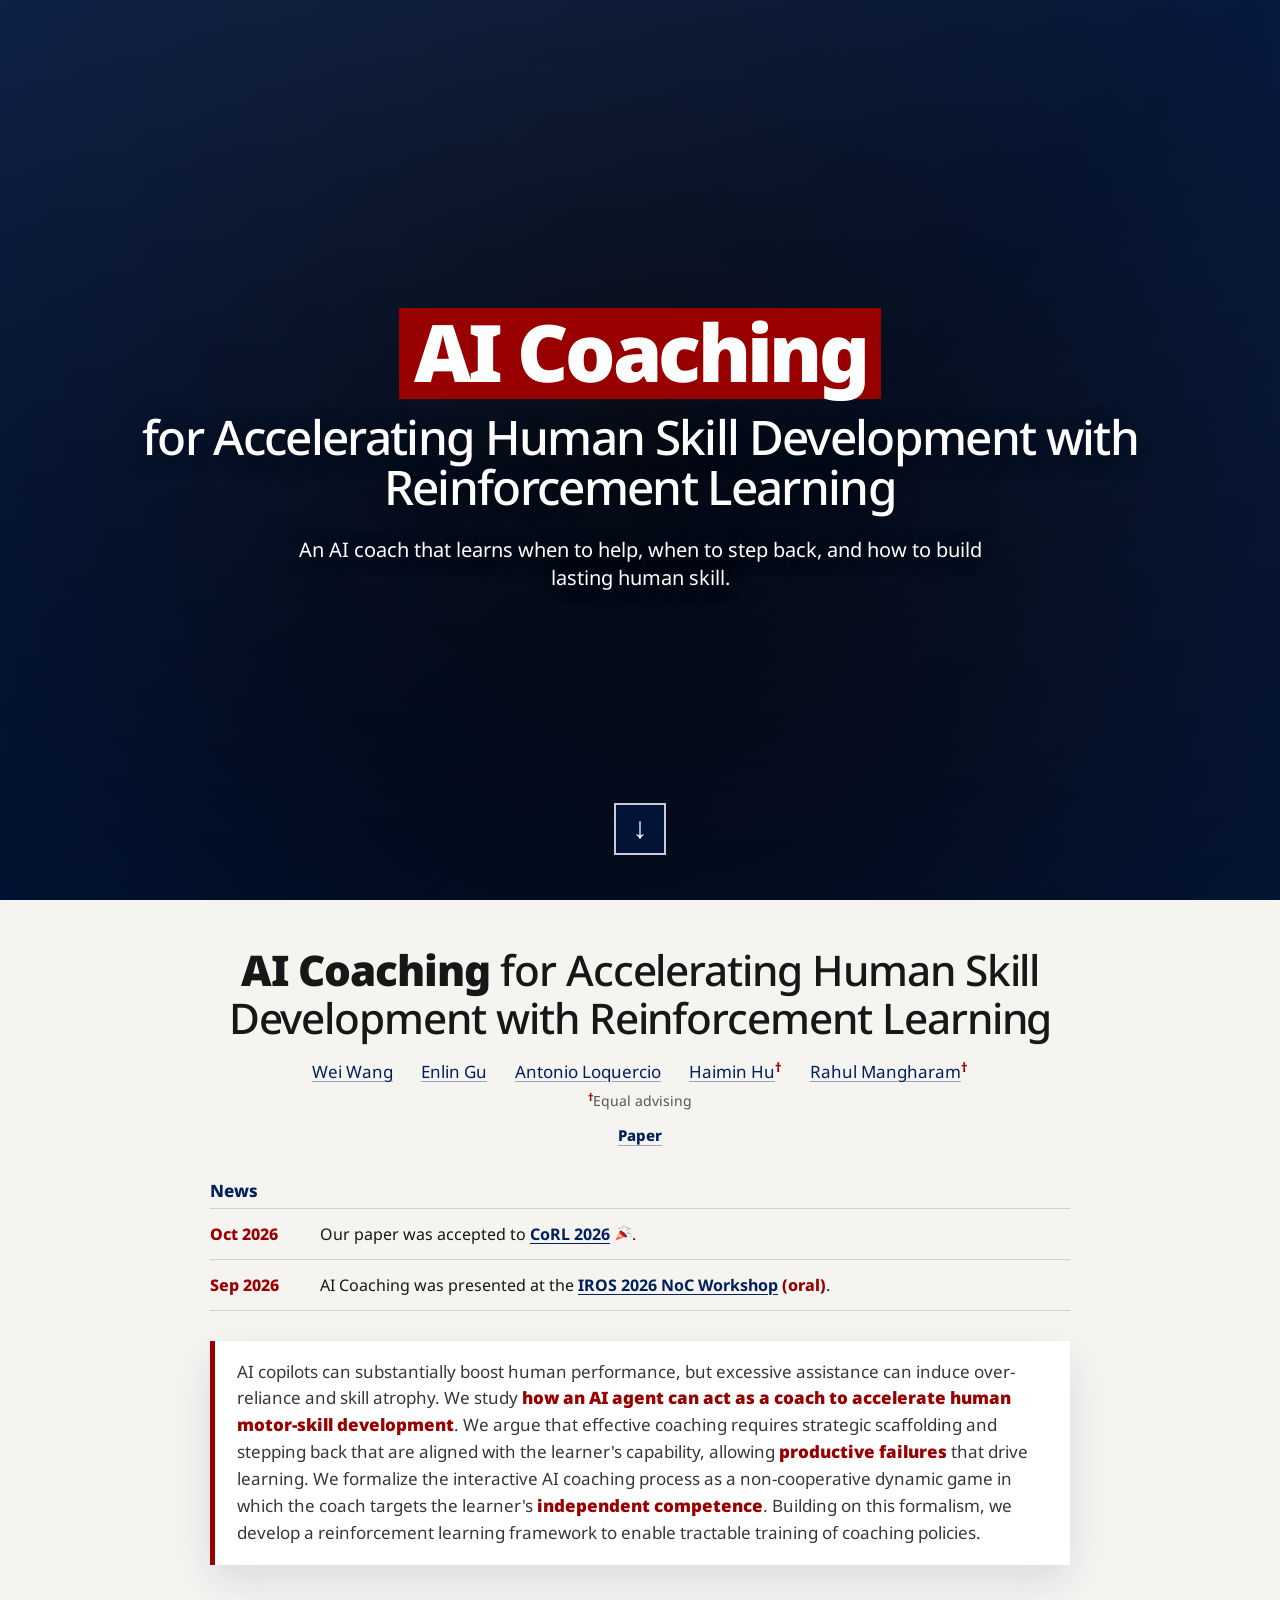
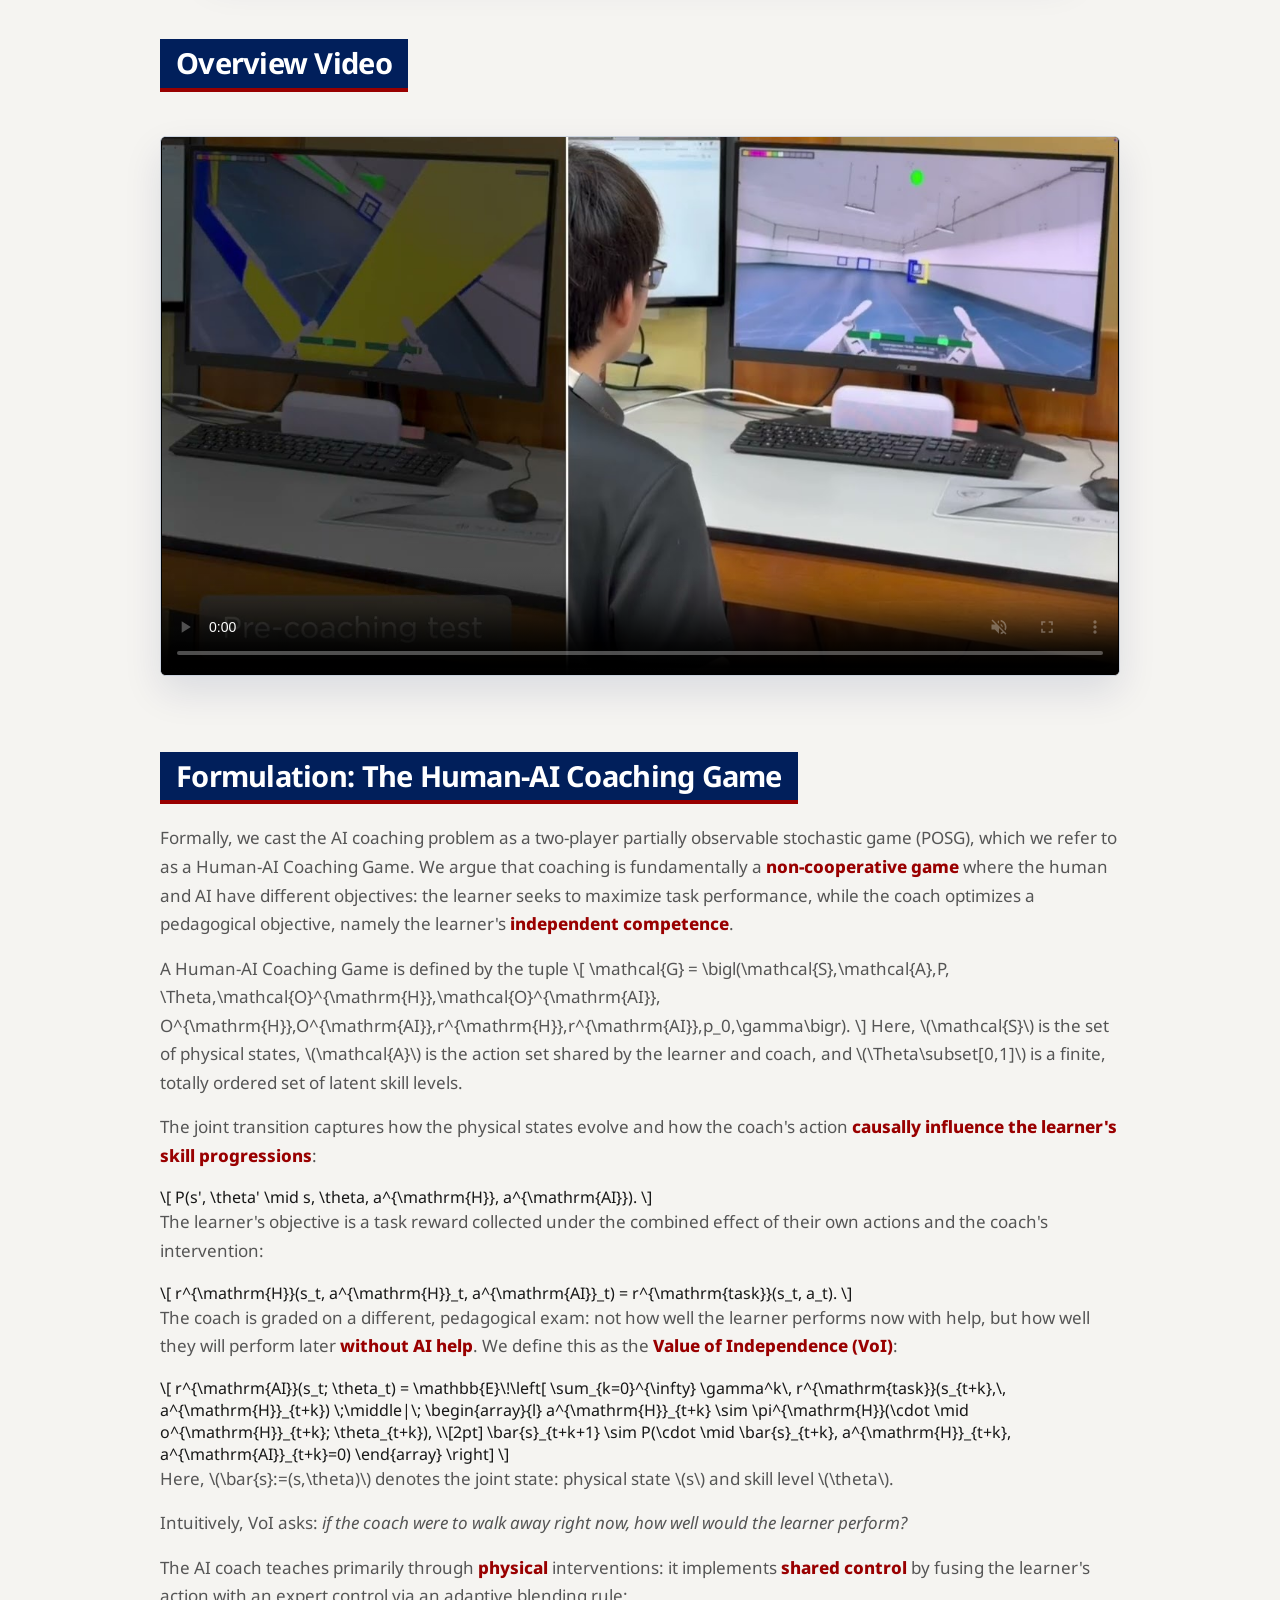
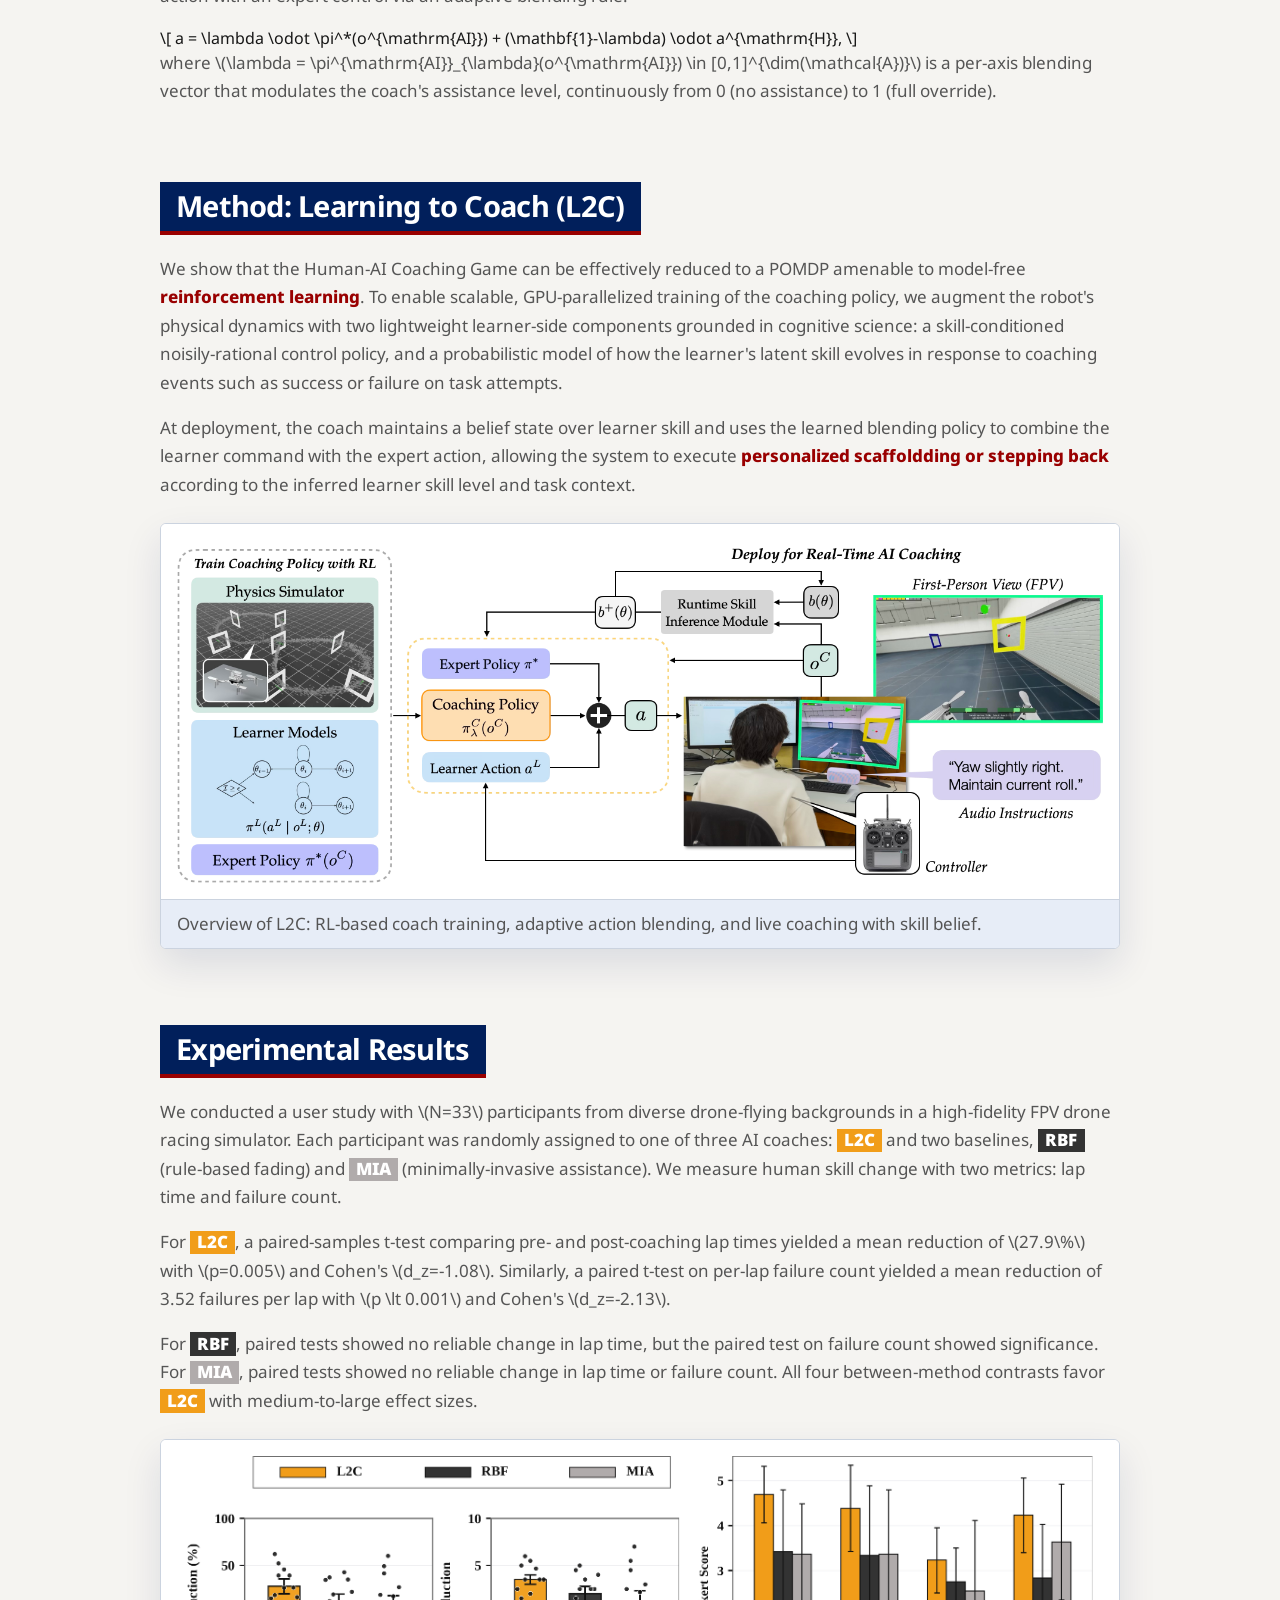
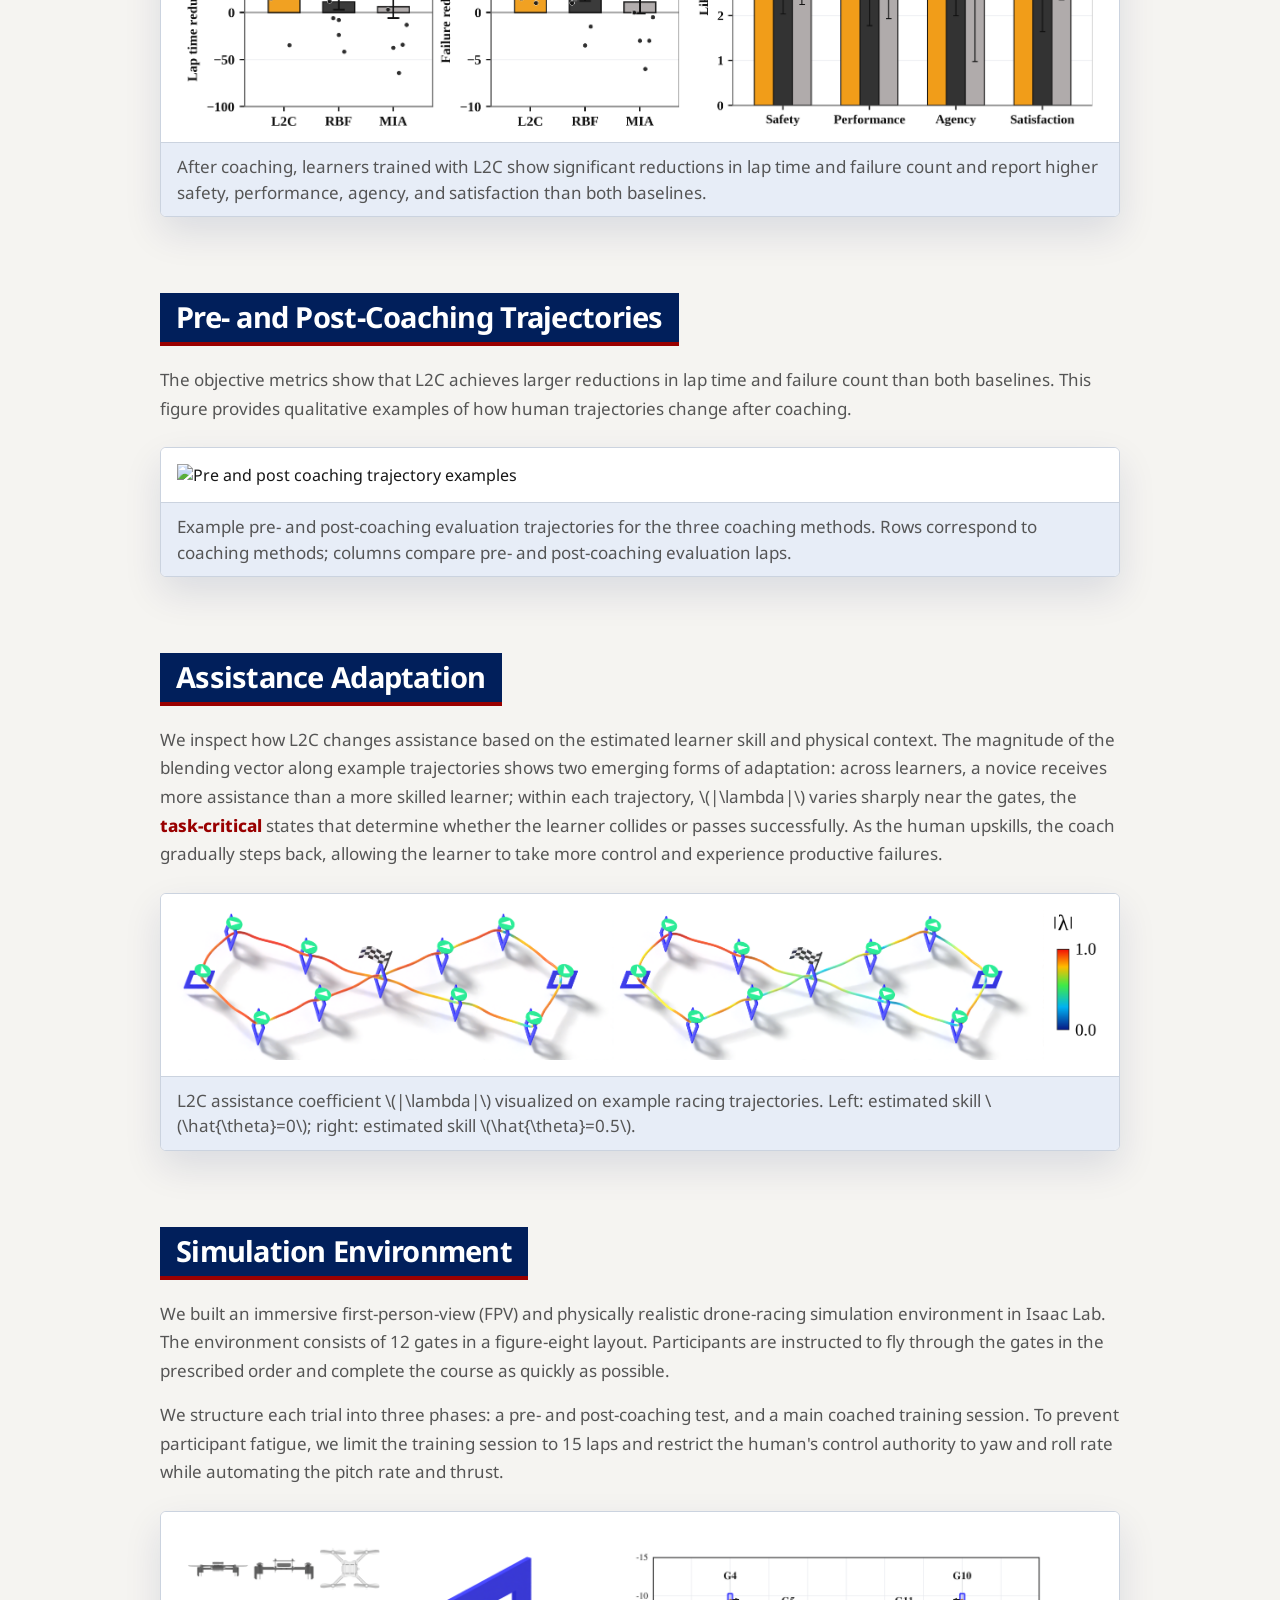
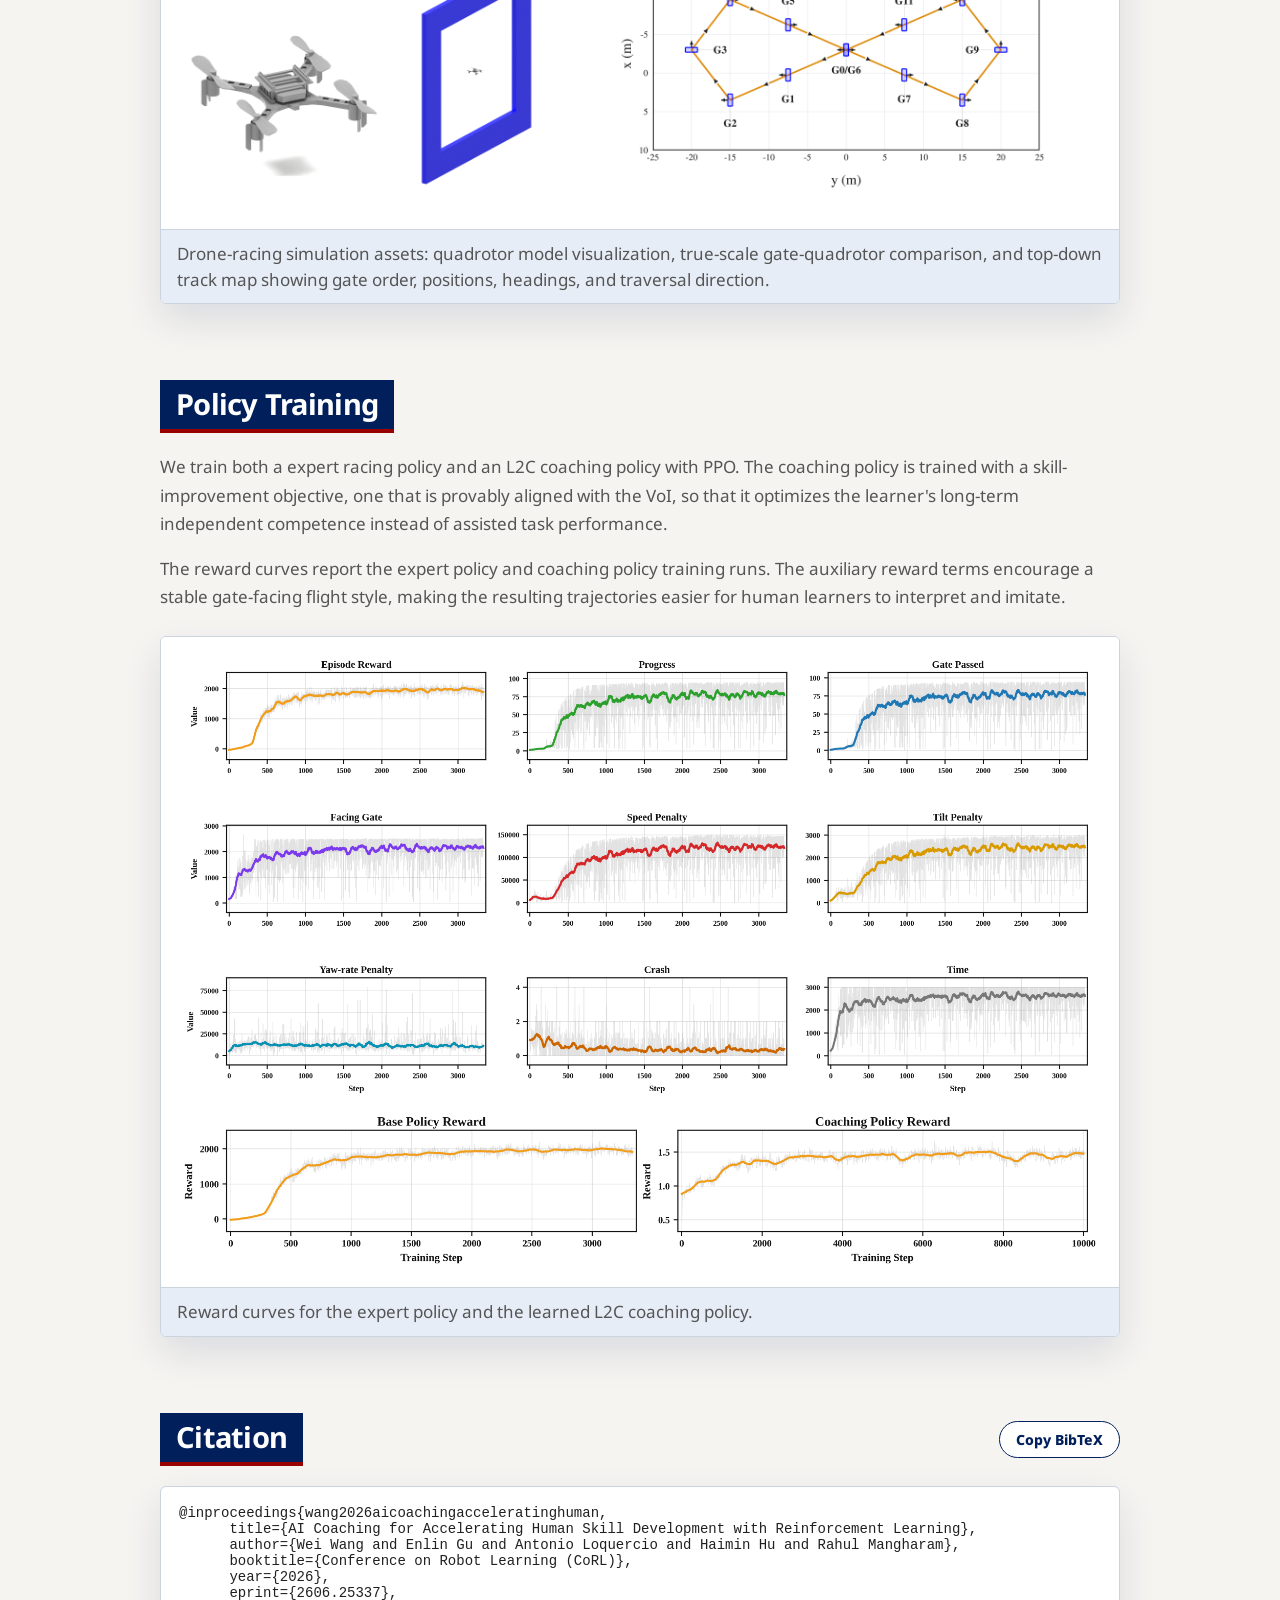
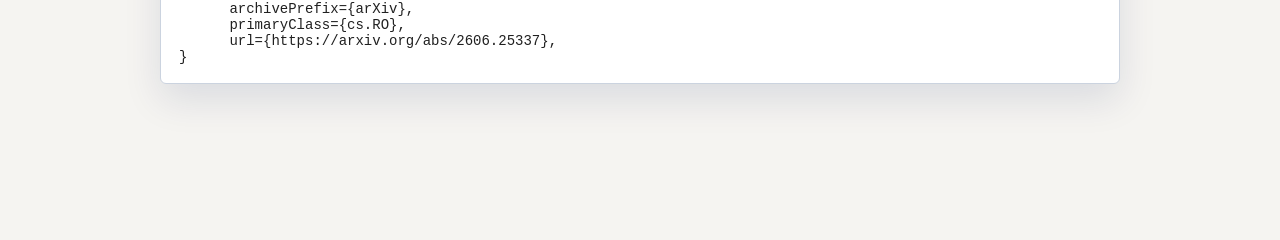
==== commit 703ac1c3: "Autoplay the overview video without layout shifts and show one workshop" ====
--- a/index.html
+++ b/index.html
@@ -12,7 +12,7 @@
   <link
     href="https://fonts.googleapis.com/css2?family=Google+Sans:wght@400;500;700;900&family=Noto+Sans:wght@400;500;700;900&family=Castoro&display=swap"
     rel="stylesheet" />
-  <link rel="stylesheet" href="styles.css?v=20261026-cloudflare-video" />
+  <link rel="stylesheet" href="styles.css?v=20261026-autoplay" />
   <script>
     window.MathJax = {
       tex: {
@@ -101,7 +101,7 @@
         <section class="publication-news" aria-labelledby="news-title">
           <h3 id="news-title">News</h3>
           <p><time datetime="2026-10">Oct 2026</time><span>Our paper was accepted to <a href="https://www.corl.org/">CoRL 2026</a> <img class="acceptance-icon" src="assets/celebration.svg" alt="🎉" />.</span></p>
-          <p><time datetime="2026-09">Sep 2026</time><span>We present AI Coaching at IROS 2026 workshops (<a href="https://nocworkshop.github.io/2026-IROS/">NoC</a> <strong>(oral)</strong>, <a href="https://sites.google.com/bu.edu/hybridarchforautonomy/home">BLPC</a>, <a href="https://embodied-nesy.github.io/">ReS-AI</a>, <a href="https://physcollabot.github.io/">PhysCollaBot</a>, <a href="https://chuchuchen.net/robotworker-26/">Full-Shift</a>).</span></p>
+          <p><time datetime="2026-09">Sep 2026</time><span>AI Coaching was presented at the <a href="https://nocworkshop.github.io/2026-IROS/">IROS 2026 NoC Workshop</a> <strong>(oral)</strong>.</span></p>
         </section>
       </div>
 
@@ -132,7 +132,7 @@
         results. -->
       </p>
       <div class="presentation-video">
-        <video controls playsinline preload="metadata" poster="assets/yt_thumb.jpg" aria-label="AI Coaching paper overview video">
+        <video autoplay muted controls playsinline preload="metadata" width="1280" height="720" poster="assets/yt_thumb.jpg" aria-label="AI Coaching paper overview video">
           <source src="https://pub-33ab648a62794a59a34293b3fe2bd3cd.r2.dev/research/ai-coaching/AIC_CoRL_3min.mp4" type="video/mp4" />
           Your browser does not support embedded video. <a href="https://pub-33ab648a62794a59a34293b3fe2bd3cd.r2.dev/research/ai-coaching/AIC_CoRL_3min.mp4">Watch the overview video.</a>
         </video>
--- a/styles.css
+++ b/styles.css
@@ -602,11 +602,21 @@
 }
 
 .presentation-video video {
+  position: absolute;
+  inset: 0;
   display: block;
   width: 100%;
   height: 100%;
   border: 0;
   object-fit: contain;
+}
+
+/* Wide formulas scroll within their row instead of widening the whole page. */
+mjx-container[display="true"] {
+  display: block;
+  max-width: 100%;
+  overflow-x: auto;
+  overflow-y: hidden;
 }
 
 pre {
